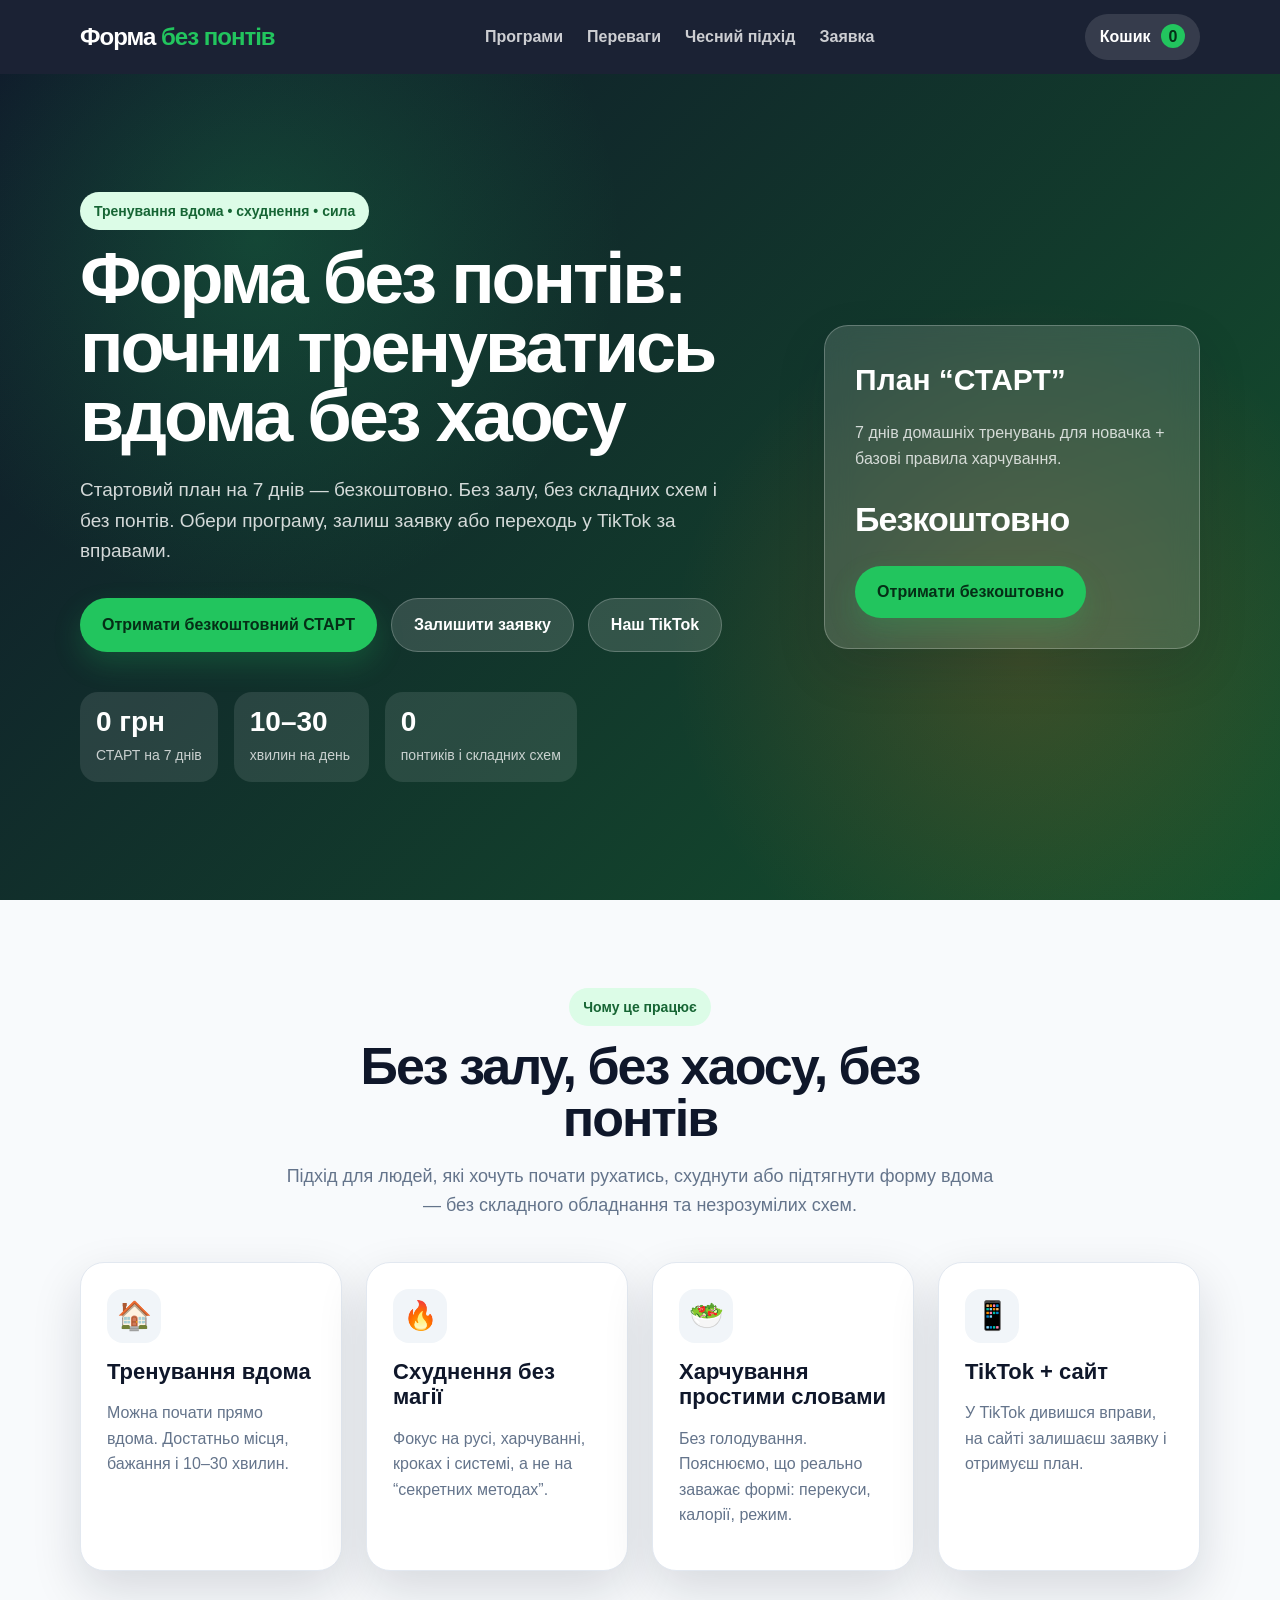
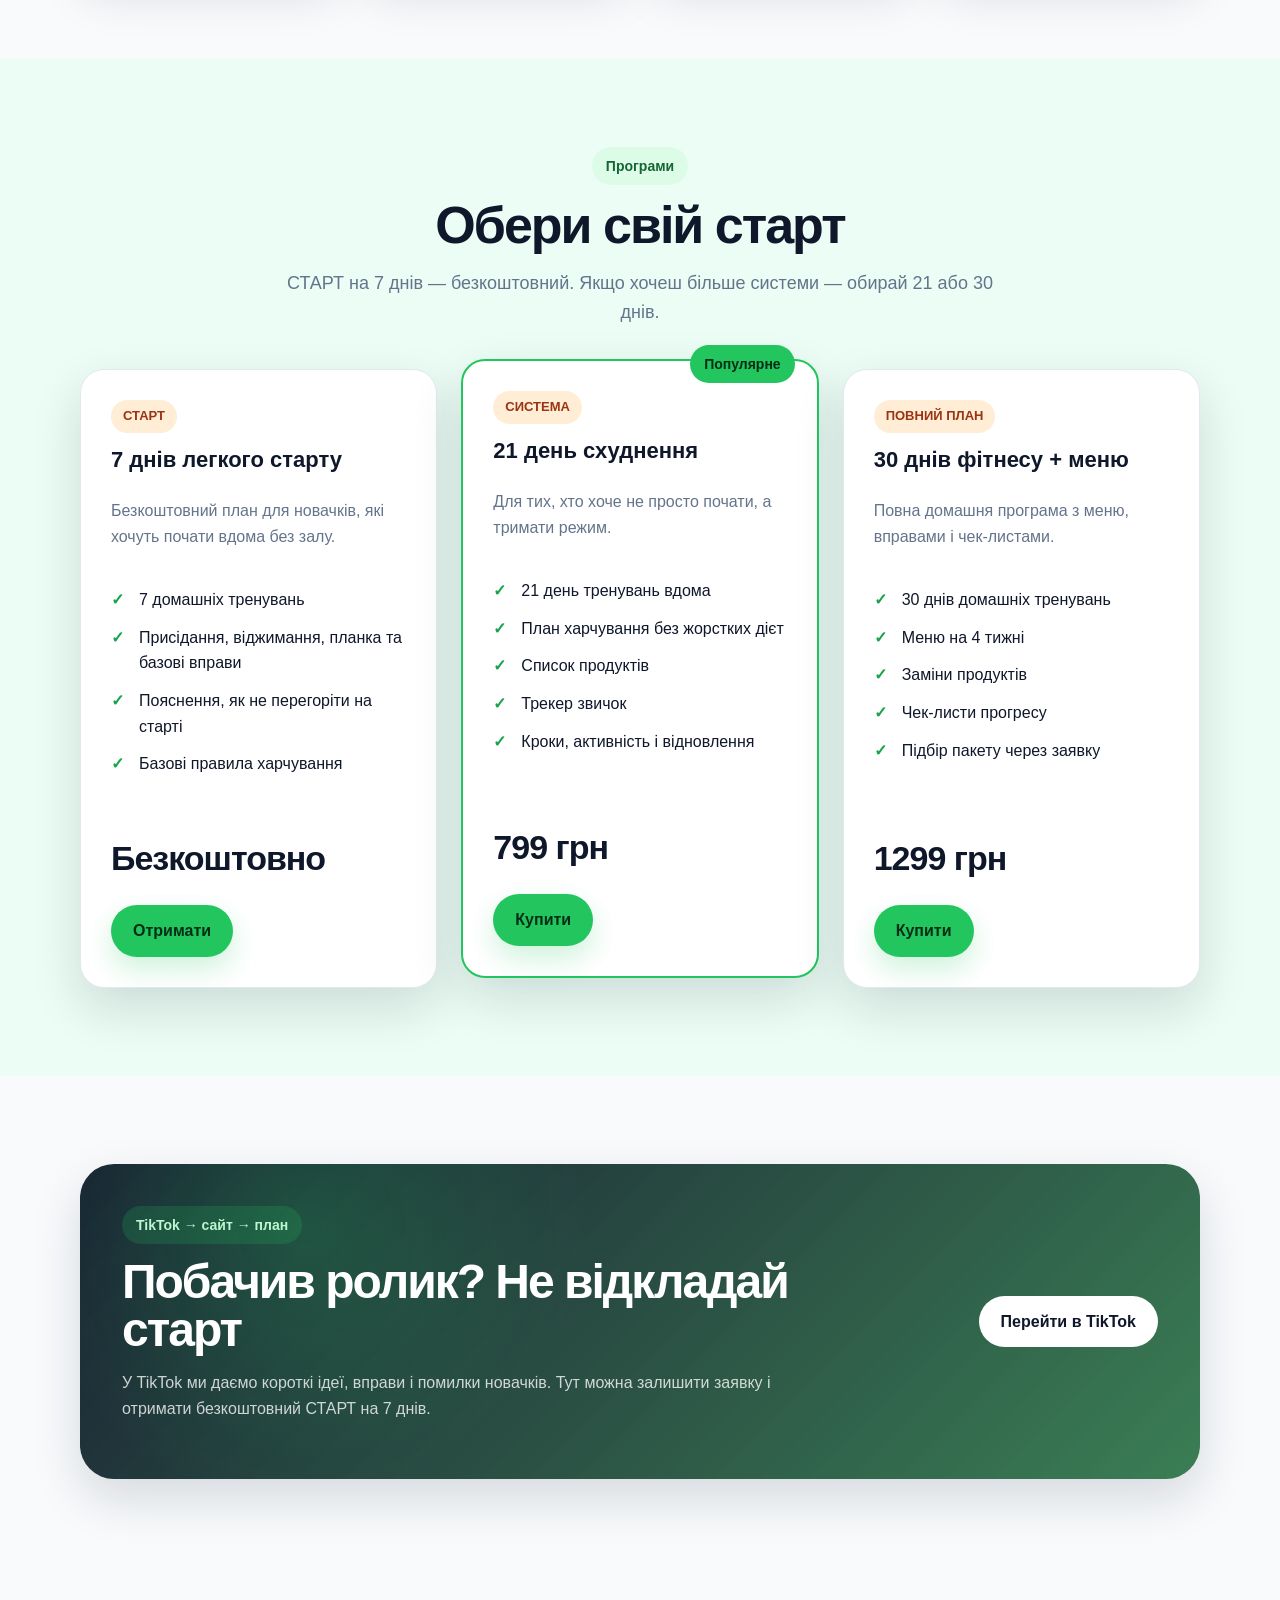
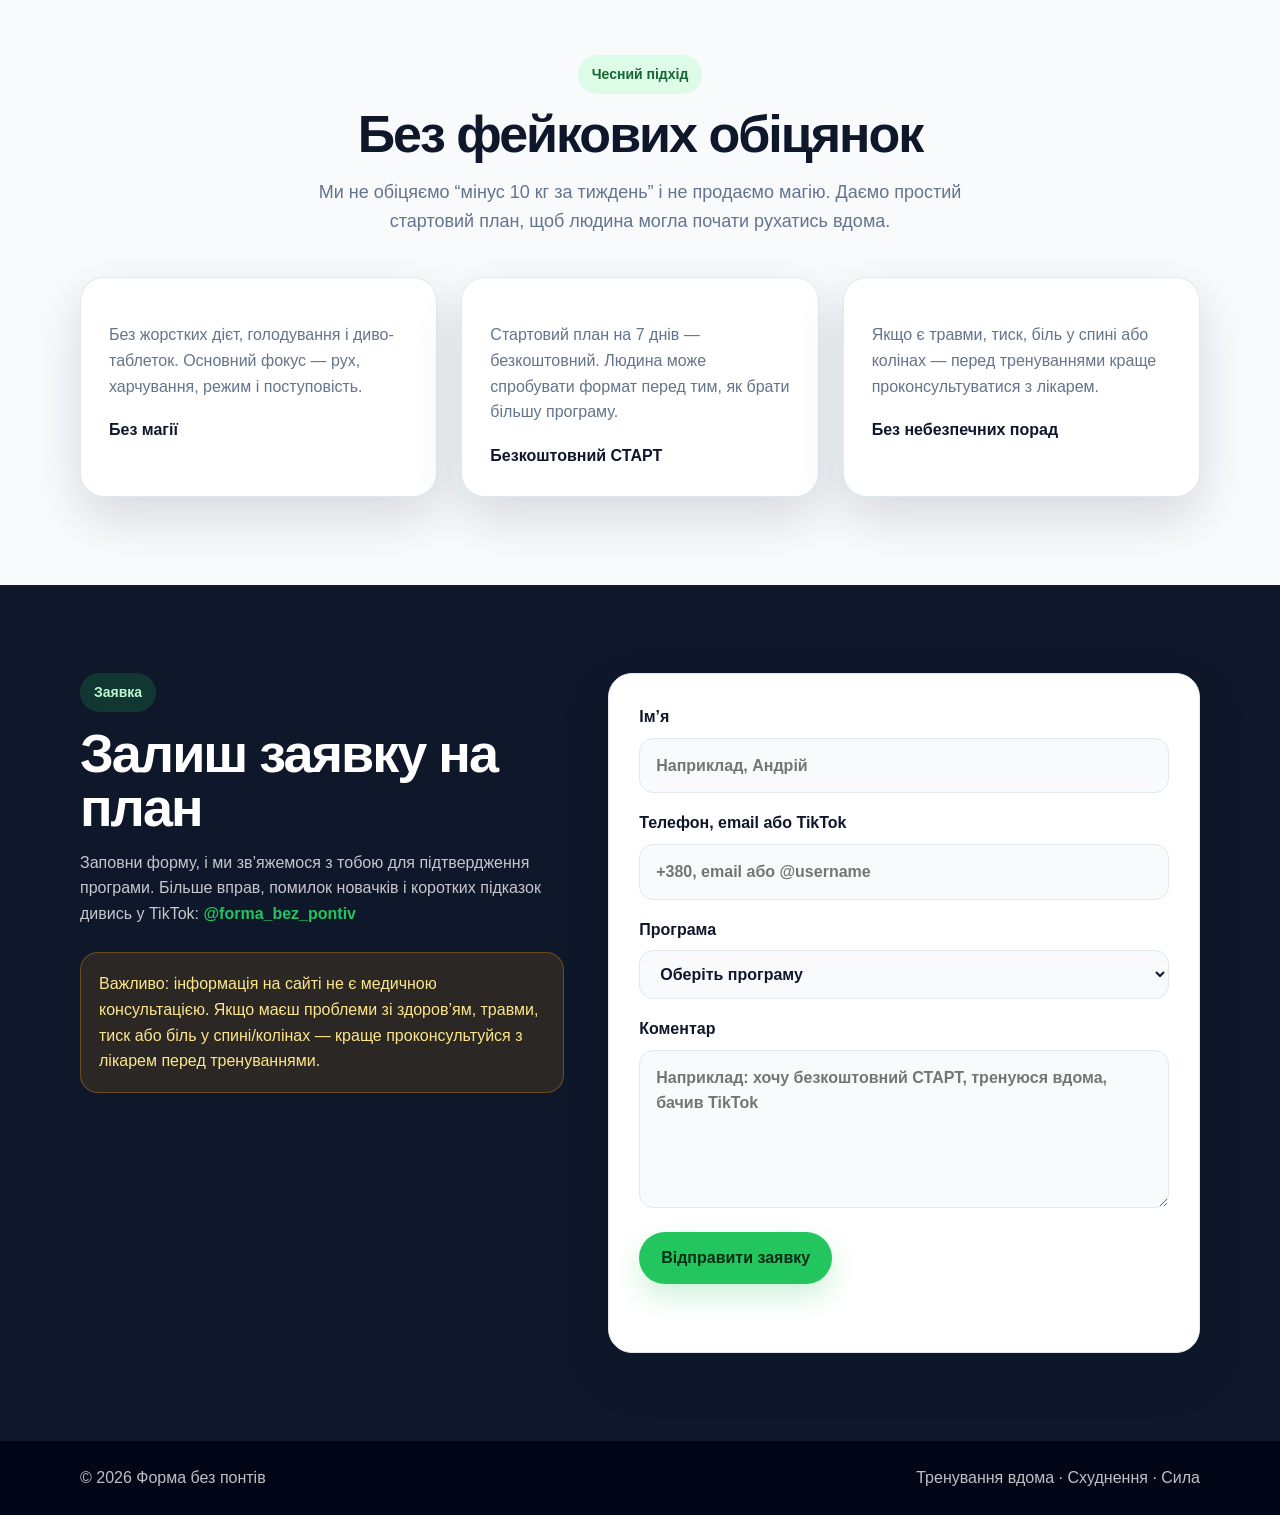
==== index.html @ 32da429f "Add type attributes to buttons in index.html" ====
<!DOCTYPE html>
<html lang="uk">
<head>
  <meta charset="UTF-8" />
  <meta name="viewport" content="width=device-width, initial-scale=1.0" />

  <title>Форма без понтів — тренування вдома, схуднення та сила</title>
  <meta name="description" content="Форма без понтів — прості тренування вдома, схуднення, сила та безкоштовний план на 7 днів для новачків." />

  <link rel="stylesheet" href="style.css?v=8" />
</head>
<body>
  <header class="header">
    <div class="container nav">
      <a href="#" class="logo">Форма <span>без понтів</span></a>

      <button class="menu-btn" id="menuBtn" type="button" aria-label="Відкрити меню">☰</button>

      <nav class="nav-links" id="navLinks">
        <a href="#programs">Програми</a>
        <a href="#benefits">Переваги</a>
        <a href="#reviews">Чесний підхід</a>
        <a href="#contact">Заявка</a>
      </nav>

      <button class="cart-btn" id="openCartBtn" type="button">
        Кошик <span id="cartCount">0</span>
      </button>
    </div>
  </header>

  <main>
    <section class="hero">
      <div class="container hero-grid">
        <div class="hero-content">
          <p class="tag">Тренування вдома • схуднення • сила</p>

          <h1>Форма без понтів: почни тренуватись вдома без хаосу</h1>

          <p class="hero-text">
            Стартовий план на 7 днів — безкоштовно. Без залу, без складних схем і без понтів.
            Обери програму, залиш заявку або переходь у TikTok за вправами.
          </p>

          <div class="hero-actions">
            <a href="#programs" class="btn primary">Отримати безкоштовний СТАРТ</a>
            <a href="#contact" class="btn secondary">Залишити заявку</a>
            <a href="https://www.tiktok.com/@forma_bez_pontiv" class="btn secondary" target="_blank" rel="noopener noreferrer">
              Наш TikTok
            </a>
          </div>

          <div class="hero-stats">
            <div>
              <strong>0 грн</strong>
              <span>СТАРТ на 7 днів</span>
            </div>
            <div>
              <strong>10–30</strong>
              <span>хвилин на день</span>
            </div>
            <div>
              <strong>0</strong>
              <span>понтиків і складних схем</span>
            </div>
          </div>
        </div>

        <div class="hero-card">
          <h2>План “СТАРТ”</h2>
          <p>7 днів домашніх тренувань для новачка + базові правила харчування.</p>
          <div class="price">Безкоштовно</div>
          <button class="btn primary add-to-cart" type="button" data-id="start">Отримати безкоштовно</button>
        </div>
      </div>
    </section>

    <section class="section container" id="benefits">
      <div class="section-title">
        <p class="tag">Чому це працює</p>
        <h2>Без залу, без хаосу, без понтів</h2>
        <p>
          Підхід для людей, які хочуть почати рухатись, схуднути або підтягнути форму
          вдома — без складного обладнання та незрозумілих схем.
        </p>
      </div>

      <div class="benefits">
        <article class="benefit-card">
          <div class="emoji">🏠</div>
          <h3>Тренування вдома</h3>
          <p>Можна почати прямо вдома. Достатньо місця, бажання і 10–30 хвилин.</p>
        </article>

        <article class="benefit-card">
          <div class="emoji">🔥</div>
          <h3>Схуднення без магії</h3>
          <p>Фокус на русі, харчуванні, кроках і системі, а не на “секретних методах”.</p>
        </article>

        <article class="benefit-card">
          <div class="emoji">🥗</div>
          <h3>Харчування простими словами</h3>
          <p>Без голодування. Пояснюємо, що реально заважає формі: перекуси, калорії, режим.</p>
        </article>

        <article class="benefit-card">
          <div class="emoji">📱</div>
          <h3>TikTok + сайт</h3>
          <p>У TikTok дивишся вправи, на сайті залишаєш заявку і отримуєш план.</p>
        </article>
      </div>
    </section>

    <section class="section programs-section" id="programs">
      <div class="container">
        <div class="section-title">
          <p class="tag">Програми</p>
          <h2>Обери свій старт</h2>
          <p>
            СТАРТ на 7 днів — безкоштовний. Якщо хочеш більше системи —
            обирай 21 або 30 днів.
          </p>
        </div>

        <div class="programs">
          <article class="program-card">
            <span class="label">СТАРТ</span>
            <h3>7 днів легкого старту</h3>
            <p>Безкоштовний план для новачків, які хочуть почати вдома без залу.</p>

            <ul>
              <li>7 домашніх тренувань</li>
              <li>Присідання, віджимання, планка та базові вправи</li>
              <li>Пояснення, як не перегоріти на старті</li>
              <li>Базові правила харчування</li>
            </ul>

            <div class="program-bottom">
              <div class="price">Безкоштовно</div>
              <button class="btn primary add-to-cart" type="button" data-id="start">Отримати</button>
            </div>
          </article>

          <article class="program-card popular">
            <span class="popular-badge">Популярне</span>
            <span class="label">СИСТЕМА</span>
            <h3>21 день схуднення</h3>
            <p>Для тих, хто хоче не просто почати, а тримати режим.</p>

            <ul>
              <li>21 день тренувань вдома</li>
              <li>План харчування без жорстких дієт</li>
              <li>Список продуктів</li>
              <li>Трекер звичок</li>
              <li>Кроки, активність і відновлення</li>
            </ul>

            <div class="program-bottom">
              <div class="price">799 грн</div>
              <button class="btn primary add-to-cart" type="button" data-id="slim21">Купити</button>
            </div>
          </article>

          <article class="program-card">
            <span class="label">ПОВНИЙ ПЛАН</span>
            <h3>30 днів фітнесу + меню</h3>
            <p>Повна домашня програма з меню, вправами і чек-листами.</p>

            <ul>
              <li>30 днів домашніх тренувань</li>
              <li>Меню на 4 тижні</li>
              <li>Заміни продуктів</li>
              <li>Чек-листи прогресу</li>
              <li>Підбір пакету через заявку</li>
            </ul>

            <div class="program-bottom">
              <div class="price">1299 грн</div>
              <button class="btn primary add-to-cart" type="button" data-id="premium30">Купити</button>
            </div>
          </article>
        </div>
      </div>
    </section>

    <section class="section container">
      <div class="cta">
        <div>
          <p class="tag light">TikTok → сайт → план</p>
          <h2>Побачив ролик? Не відкладай старт</h2>
          <p>
            У TikTok ми даємо короткі ідеї, вправи і помилки новачків.
            Тут можна залишити заявку і отримати безкоштовний СТАРТ на 7 днів.
          </p>
        </div>

        <a href="https://www.tiktok.com/@forma_bez_pontiv" class="btn white" target="_blank" rel="noopener noreferrer">
          Перейти в TikTok
        </a>
      </div>
    </section>

    <section class="section container" id="reviews">
      <div class="section-title">
        <p class="tag">Чесний підхід</p>
        <h2>Без фейкових обіцянок</h2>
        <p>
          Ми не обіцяємо “мінус 10 кг за тиждень” і не продаємо магію.
          Даємо простий стартовий план, щоб людина могла почати рухатись вдома.
        </p>
      </div>

      <div class="reviews">
        <article class="review-card">
          <p>
            Без жорстких дієт, голодування і диво-таблеток.
            Основний фокус — рух, харчування, режим і поступовість.
          </p>
          <strong>Без магії</strong>
        </article>

        <article class="review-card">
          <p>
            Стартовий план на 7 днів — безкоштовний.
            Людина може спробувати формат перед тим, як брати більшу програму.
          </p>
          <strong>Безкоштовний СТАРТ</strong>
        </article>

        <article class="review-card">
          <p>
            Якщо є травми, тиск, біль у спині або колінах —
            перед тренуваннями краще проконсультуватися з лікарем.
          </p>
          <strong>Без небезпечних порад</strong>
        </article>
      </div>
    </section>

    <section class="section contact-section" id="contact">
      <div class="container contact-grid">
        <div>
          <p class="tag light">Заявка</p>
          <h2>Залиш заявку на план</h2>
          <p>
            Заповни форму, і ми зв’яжемося з тобою для підтвердження програми.
            Більше вправ, помилок новачків і коротких підказок дивись у TikTok:
            <a href="https://www.tiktok.com/@forma_bez_pontiv" target="_blank" rel="noopener noreferrer" style="color: #22c55e; font-weight: 900;">
              @forma_bez_pontiv
            </a>
          </p>

          <div class="warning">
            Важливо: інформація на сайті не є медичною консультацією.
            Якщо маєш проблеми зі здоров’ям, травми, тиск або біль у спині/колінах —
            краще проконсультуйся з лікарем перед тренуваннями.
          </div>
        </div>

        <form class="form" id="orderForm" action="https://formspree.io/f/mredrkvr" method="POST">
          <input type="hidden" name="_subject" value="🔥 Нова заявка — Форма без понтів" />
          <input type="hidden" name="Джерело заявки" value="Сайт Форма без понтів" />
          <input type="hidden" name="TikTok проєкту" value="@forma_bez_pontiv" />

          <label>
            Ім’я
            <input id="clientName" type="text" name="Ім’я клієнта" placeholder="Наприклад, Андрій" required />
          </label>

          <label>
            Телефон, email або TikTok
            <input id="clientContact" type="text" name="Контакт клієнта" placeholder="+380, email або @username" required />
          </label>

          <label>
            Програма
            <select id="clientProgram" name="Обрана програма" required>
              <option value="">Оберіть програму</option>
              <option value="СТАРТ 7 днів — безкоштовно">СТАРТ 7 днів — безкоштовно</option>
              <option value="21 день схуднення — 799 грн">21 день схуднення — 799 грн</option>
              <option value="30 днів фітнесу + меню — 1299 грн">30 днів фітнесу + меню — 1299 грн</option>
            </select>
          </label>

          <label>
            Коментар
            <textarea id="clientMessage" name="Коментар клієнта" rows="5" placeholder="Наприклад: хочу безкоштовний СТАРТ, тренуюся вдома, бачив TikTok"></textarea>
          </label>

          <button type="submit" class="btn primary">Відправити заявку</button>
          <p class="form-message" id="formMessage"></p>
        </form>
      </div>
    </section>
  </main>

  <aside class="cart" id="cartPanel">
    <div class="cart-box">
      <div class="cart-header">
        <h2>Кошик</h2>
        <button class="close-cart" id="closeCartBtn" type="button">×</button>
      </div>

      <div class="cart-items" id="cartItems"></div>

      <div class="cart-footer">
        <div class="total">
          <span>Разом:</span>
          <strong id="cartTotal">0 грн</strong>
        </div>

        <button class="btn primary" id="checkoutBtn" type="button">Оформити заявку</button>
        <button class="btn gray" id="clearCartBtn" type="button">Очистити кошик</button>
      </div>
    </div>
  </aside>

  <footer class="footer">
    <div class="container footer-inner">
      <p>© <span id="year"></span> Форма без понтів</p>
      <p>Тренування вдома · Схуднення · Сила</p>
    </div>
  </footer>

  <script src="script.js?v=8"></script>
</body>
</html>
---- style.css ----
:root {
  --dark: #0f172a;
  --green: #22c55e;
  --green-dark: #16a34a;
  --white: #ffffff;
  --text: #0f172a;
  --muted: #64748b;
  --light: #f8fafc;
  --border: #e2e8f0;
  --shadow: 0 20px 50px rgba(15, 23, 42, 0.14);
  --radius: 24px;
}

* {
  box-sizing: border-box;
}

html {
  scroll-behavior: smooth;
}

body {
  margin: 0;
  font-family: Arial, Helvetica, sans-serif;
  color: var(--text);
  background: var(--light);
  line-height: 1.6;
}

a {
  color: inherit;
  text-decoration: none;
}

button,
input,
textarea,
select {
  font: inherit;
}

button {
  cursor: pointer;
}

.container {
  width: min(1120px, calc(100% - 32px));
  margin: 0 auto;
}

.header {
  position: sticky;
  top: 0;
  z-index: 50;
  background: rgba(15, 23, 42, 0.95);
  backdrop-filter: blur(14px);
}

.nav {
  min-height: 74px;
  display: flex;
  align-items: center;
  justify-content: space-between;
  gap: 16px;
}

.logo {
  color: var(--white);
  font-size: 24px;
  font-weight: 900;
  letter-spacing: -1px;
  white-space: nowrap;
}

.logo span {
  color: var(--green);
}

.nav-links {
  display: flex;
  align-items: center;
  gap: 24px;
}

.nav-links a {
  color: rgba(255, 255, 255, 0.78);
  font-weight: 700;
}

.nav-links a:hover {
  color: var(--green);
}

.menu-btn {
  display: none;
  border: 0;
  color: var(--white);
  background: transparent;
  font-size: 30px;
}

.cart-btn {
  border: 0;
  color: var(--white);
  background: rgba(255, 255, 255, 0.12);
  padding: 10px 15px;
  border-radius: 999px;
  font-weight: 800;
  white-space: nowrap;
}

.cart-btn span {
  display: inline-grid;
  place-items: center;
  min-width: 24px;
  height: 24px;
  margin-left: 6px;
  color: #052e16;
  background: var(--green);
  border-radius: 999px;
}

.hero {
  color: var(--white);
  background:
    radial-gradient(circle at 20% 20%, rgba(34, 197, 94, 0.22), transparent 30%),
    radial-gradient(circle at 80% 70%, rgba(249, 115, 22, 0.18), transparent 30%),
    linear-gradient(135deg, #0f172a, #14532d);
  background-size: cover;
  background-position: center;
}

.hero-grid {
  min-height: calc(100vh - 74px);
  display: grid;
  grid-template-columns: 1.3fr 0.7fr;
  align-items: center;
  gap: 46px;
  padding: 80px 0;
}

.tag {
  display: inline-flex;
  width: fit-content;
  margin: 0 0 14px;
  padding: 8px 14px;
  color: #166534;
  background: #dcfce7;
  border-radius: 999px;
  font-weight: 900;
  font-size: 14px;
}

.tag.light {
  color: #bbf7d0;
  background: rgba(34, 197, 94, 0.18);
}

.hero h1 {
  max-width: 780px;
  margin: 0;
  font-size: clamp(38px, 7vw, 72px);
  line-height: 0.96;
  letter-spacing: -3px;
}

.hero-text {
  max-width: 650px;
  margin: 24px 0 0;
  color: rgba(255, 255, 255, 0.82);
  font-size: 19px;
}

.hero-actions {
  display: flex;
  flex-wrap: wrap;
  gap: 14px;
  margin-top: 32px;
}

.btn {
  display: inline-flex;
  justify-content: center;
  align-items: center;
  min-height: 48px;
  padding: 13px 22px;
  border: 0;
  border-radius: 999px;
  font-weight: 900;
  transition: 0.2s ease;
  text-align: center;
}

.btn:hover {
  transform: translateY(-2px);
}

.btn.primary {
  color: #052e16;
  background: var(--green);
  box-shadow: 0 12px 28px rgba(34, 197, 94, 0.22);
}

.btn.primary:hover {
  color: var(--white);
  background: var(--green-dark);
}

.btn.secondary {
  color: var(--white);
  background: rgba(255, 255, 255, 0.14);
  border: 1px solid rgba(255, 255, 255, 0.22);
}

.btn.white {
  color: var(--dark);
  background: var(--white);
}

.btn.gray {
  color: var(--text);
  background: #e2e8f0;
}

.hero-stats {
  display: flex;
  flex-wrap: wrap;
  gap: 16px;
  margin-top: 40px;
}

.hero-stats div {
  min-width: 135px;
  padding: 16px;
  border-radius: 18px;
  background: rgba(255, 255, 255, 0.1);
}

.hero-stats strong {
  display: block;
  font-size: 28px;
  line-height: 1;
}

.hero-stats span {
  display: block;
  margin-top: 8px;
  color: rgba(255, 255, 255, 0.75);
  font-size: 14px;
}

.hero-card {
  padding: 30px;
  border-radius: var(--radius);
  background: rgba(255, 255, 255, 0.14);
  border: 1px solid rgba(255, 255, 255, 0.24);
  backdrop-filter: blur(14px);
  box-shadow: var(--shadow);
}

.hero-card h2 {
  margin: 0;
  font-size: 30px;
}

.hero-card p {
  color: rgba(255, 255, 255, 0.78);
}

.price {
  margin: 20px 0;
  font-size: 34px;
  font-weight: 900;
  letter-spacing: -1px;
}

.section {
  padding: 88px 0;
}

.section-title {
  max-width: 720px;
  margin: 0 auto 42px;
  text-align: center;
}

.section-title h2 {
  margin: 0;
  font-size: clamp(32px, 5vw, 52px);
  line-height: 1;
  letter-spacing: -2px;
}

.section-title p:last-child {
  color: var(--muted);
  font-size: 18px;
}

.benefits,
.programs,
.reviews {
  display: grid;
  gap: 24px;
}

.benefits {
  grid-template-columns: repeat(4, 1fr);
}

.benefit-card,
.program-card,
.review-card,
.form {
  background: var(--white);
  border: 1px solid var(--border);
  border-radius: var(--radius);
  box-shadow: var(--shadow);
}

.benefit-card {
  padding: 26px;
}

.emoji {
  width: 54px;
  height: 54px;
  display: grid;
  place-items: center;
  margin-bottom: 16px;
  background: #f1f5f9;
  border-radius: 16px;
  font-size: 28px;
}

.benefit-card h3,
.program-card h3 {
  margin: 0 0 10px;
  font-size: 22px;
  line-height: 1.15;
}

.benefit-card p,
.program-card p,
.review-card p {
  color: var(--muted);
}

.programs-section {
  background: #ecfdf5;
}

.programs {
  grid-template-columns: repeat(3, 1fr);
}

.program-card {
  position: relative;
  display: flex;
  flex-direction: column;
  padding: 30px;
}

.program-card.popular {
  border: 2px solid var(--green);
  transform: translateY(-10px);
}

.popular-badge {
  position: absolute;
  top: -16px;
  right: 22px;
  padding: 8px 14px;
  color: #052e16;
  background: var(--green);
  border-radius: 999px;
  font-weight: 900;
  font-size: 14px;
}

.label {
  display: inline-block;
  width: fit-content;
  margin-bottom: 14px;
  padding: 6px 12px;
  color: #9a3412;
  background: #ffedd5;
  border-radius: 999px;
  font-weight: 900;
  font-size: 13px;
}

.program-card ul {
  flex: 1;
  margin: 22px 0;
  padding: 0;
  list-style: none;
}

.program-card li {
  position: relative;
  margin-bottom: 12px;
  padding-left: 28px;
}

.program-card li::before {
  content: "✓";
  position: absolute;
  left: 0;
  color: var(--green-dark);
  font-weight: 900;
}

.program-bottom {
  margin-top: auto;
}

.cta {
  display: flex;
  justify-content: space-between;
  align-items: center;
  gap: 28px;
  padding: 42px;
  color: var(--white);
  background:
    radial-gradient(circle at 20% 20%, rgba(34, 197, 94, 0.22), transparent 30%),
    linear-gradient(135deg, rgba(15, 23, 42, 0.96), rgba(22, 101, 52, 0.84));
  border-radius: 34px;
  box-shadow: var(--shadow);
}

.cta h2 {
  max-width: 720px;
  margin: 0;
  font-size: clamp(30px, 5vw, 48px);
  line-height: 1;
  letter-spacing: -2px;
}

.cta p:last-child {
  max-width: 680px;
  color: rgba(255, 255, 255, 0.78);
}

.reviews {
  grid-template-columns: repeat(3, 1fr);
}

.review-card {
  padding: 28px;
}

.review-card strong {
  display: block;
  margin-top: 18px;
}

.contact-section {
  color: var(--white);
  background: var(--dark);
}

.contact-grid {
  display: grid;
  grid-template-columns: 0.9fr 1.1fr;
  gap: 44px;
  align-items: start;
}

.contact-grid h2 {
  margin: 0;
  font-size: clamp(34px, 5vw, 54px);
  line-height: 1;
  letter-spacing: -2px;
}

.contact-grid p {
  color: rgba(255, 255, 255, 0.76);
}

.warning {
  margin-top: 26px;
  padding: 18px;
  color: #fde68a;
  background: rgba(245, 158, 11, 0.12);
  border: 1px solid rgba(245, 158, 11, 0.32);
  border-radius: 18px;
}

.form {
  padding: 30px;
}

.form label {
  display: block;
  margin-bottom: 17px;
  color: var(--text);
  font-weight: 900;
}

.form input,
.form textarea,
.form select {
  width: 100%;
  margin-top: 8px;
  padding: 14px 16px;
  color: var(--text);
  background: #f8fafc;
  border: 1px solid var(--border);
  border-radius: 14px;
  outline: none;
}

.form input:focus,
.form textarea:focus,
.form select:focus {
  border-color: var(--green);
  box-shadow: 0 0 0 4px rgba(34, 197, 94, 0.13);
}

.form-message {
  min-height: 24px;
  margin: 14px 0 0;
  color: var(--green-dark);
  font-weight: 900;
}

.cart {
  position: fixed;
  inset: 0;
  z-index: 100;
  display: none;
  justify-content: flex-end;
  background: rgba(15, 23, 42, 0.62);
}

.cart.active {
  display: flex;
}

.cart-box {
  width: min(430px, 100%);
  height: 100%;
  display: flex;
  flex-direction: column;
  padding: 24px;
  background: var(--white);
  box-shadow: -20px 0 60px rgba(15, 23, 42, 0.25);
}

.cart-header,
.total,
.footer-inner {
  display: flex;
  justify-content: space-between;
  align-items: center;
}

.cart-header h2 {
  margin: 0;
}

.close-cart {
  width: 44px;
  height: 44px;
  border: 0;
  color: var(--text);
  background: #f1f5f9;
  border-radius: 50%;
  font-size: 30px;
}

.cart-items {
  flex: 1;
  overflow-y: auto;
  padding: 22px 0;
}

.cart-item {
  display: grid;
  grid-template-columns: 1fr auto;
  gap: 12px;
  padding: 16px 0;
  border-bottom: 1px solid var(--border);
}

.cart-item h3 {
  margin: 0 0 6px;
  font-size: 18px;
}

.cart-item p {
  margin: 0 0 6px;
  color: var(--muted);
  font-size: 14px;
}

.remove-item {
  border: 0;
  color: #dc2626;
  background: transparent;
  font-weight: 900;
}

.empty-cart {
  padding: 28px;
  color: var(--muted);
  text-align: center;
  background: #f8fafc;
  border-radius: 18px;
}

.cart-footer {
  padding-top: 18px;
  border-top: 1px solid var(--border);
}

.cart-footer .btn {
  width: 100%;
  margin-top: 12px;
}

.footer {
  padding: 24px 0;
  color: rgba(255, 255, 255, 0.75);
  background: #020617;
}

.footer p {
  margin: 0;
}

@media (max-width: 920px) {
  .menu-btn {
    display: block;
  }

  .nav {
    position: relative;
  }

  .nav-links {
    position: absolute;
    top: 74px;
    left: 0;
    right: 0;
    display: none;
    flex-direction: column;
    align-items: flex-start;
    padding: 20px;
    background: rgba(15, 23, 42, 0.98);
  }

  .nav-links.active {
    display: flex;
  }

  .hero-grid,
  .contact-grid {
    grid-template-columns: 1fr;
  }

  .benefits,
  .programs,
  .reviews {
    grid-template-columns: 1fr 1fr;
  }

  .program-card.popular {
    transform: none;
  }

  .cta {
    flex-direction: column;
    align-items: flex-start;
  }
}

@media (max-width: 620px) {
  .nav {
    gap: 10px;
  }

  .logo {
    font-size: 18px;
  }

  .cart-btn {
    padding: 8px 12px;
    font-size: 14px;
  }

  .hero-grid {
    padding: 58px 0;
  }

  .hero h1 {
    letter-spacing: -2px;
  }

  .hero-actions,
  .hero-stats {
    flex-direction: column;
  }

  .hero-actions .btn {
    width: 100%;
  }

  .benefits,
  .programs,
  .reviews {
    grid-template-columns: 1fr;
  }

  .section {
    padding: 66px 0;
  }

  .cta {
    padding: 28px;
    border-radius: 24px;
  }

  .footer-inner {
    flex-direction: column;
    gap: 8px;
    text-align: center;
  }
}
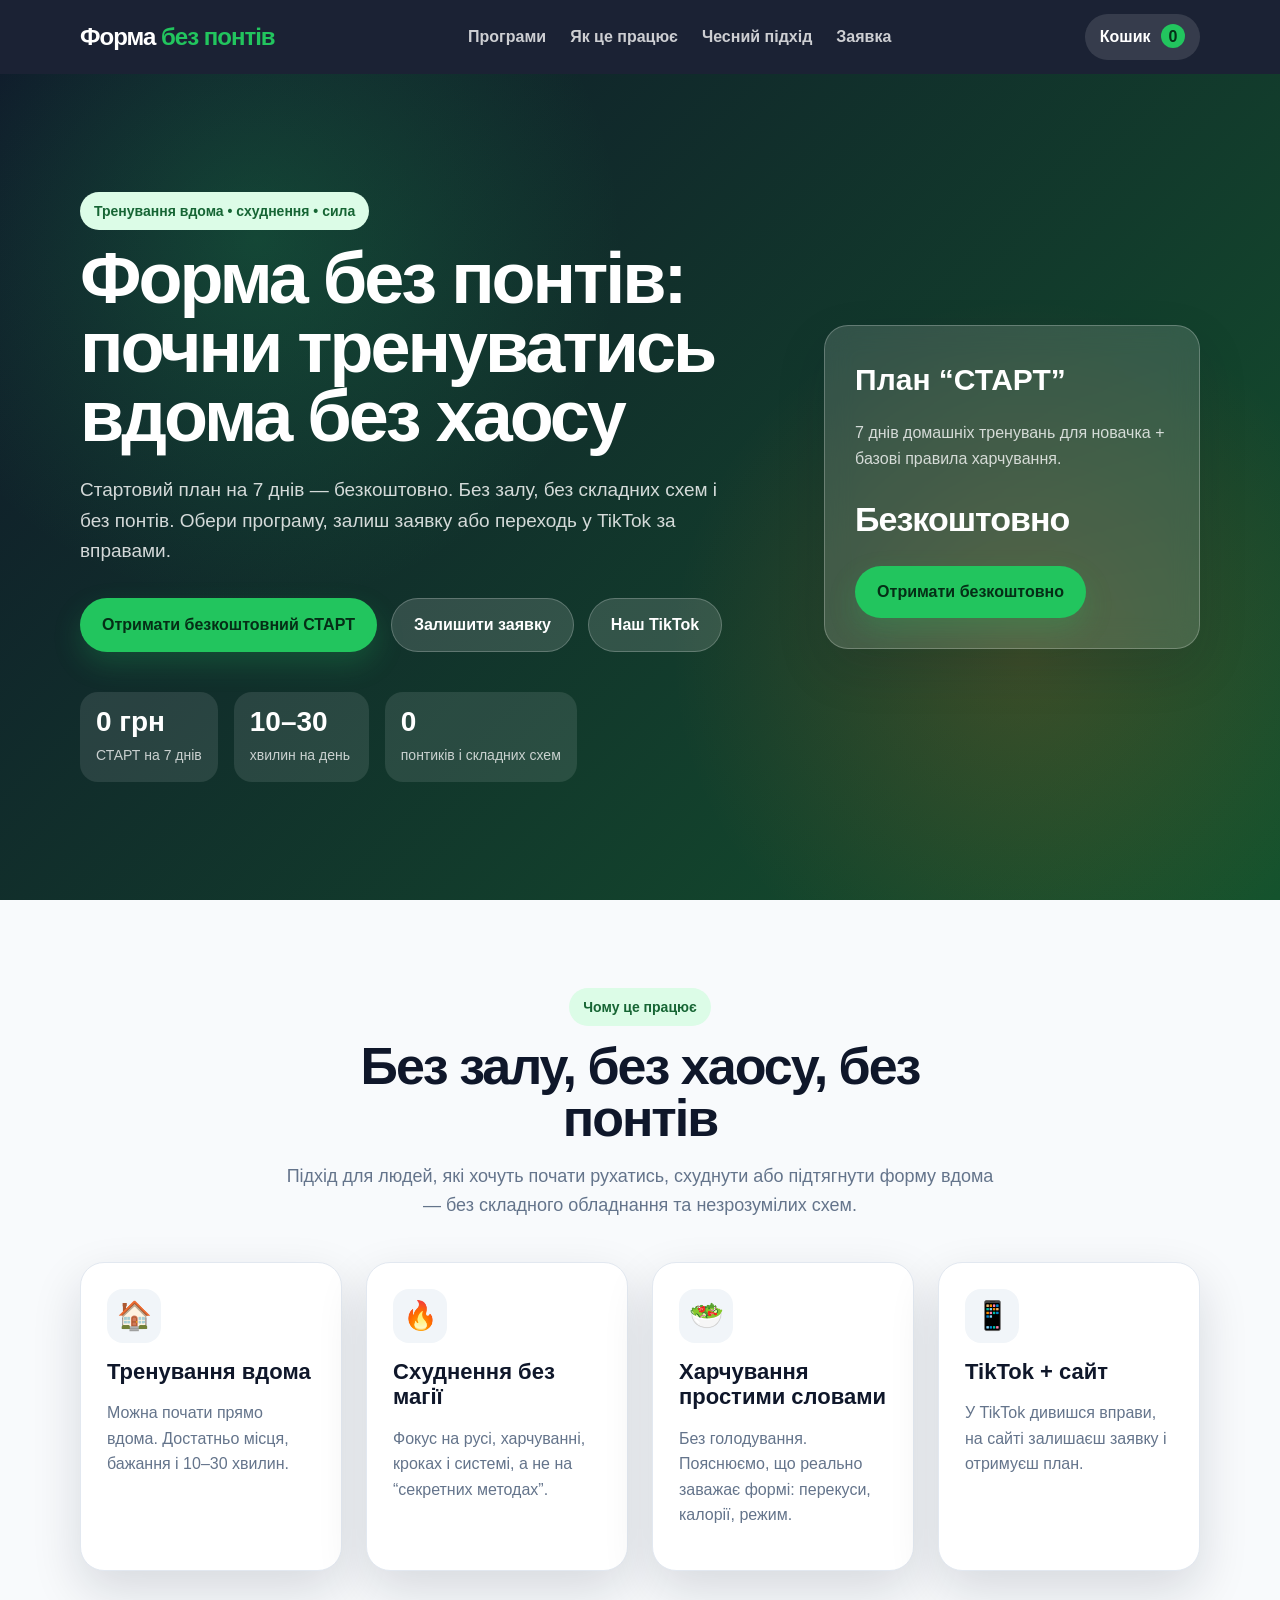
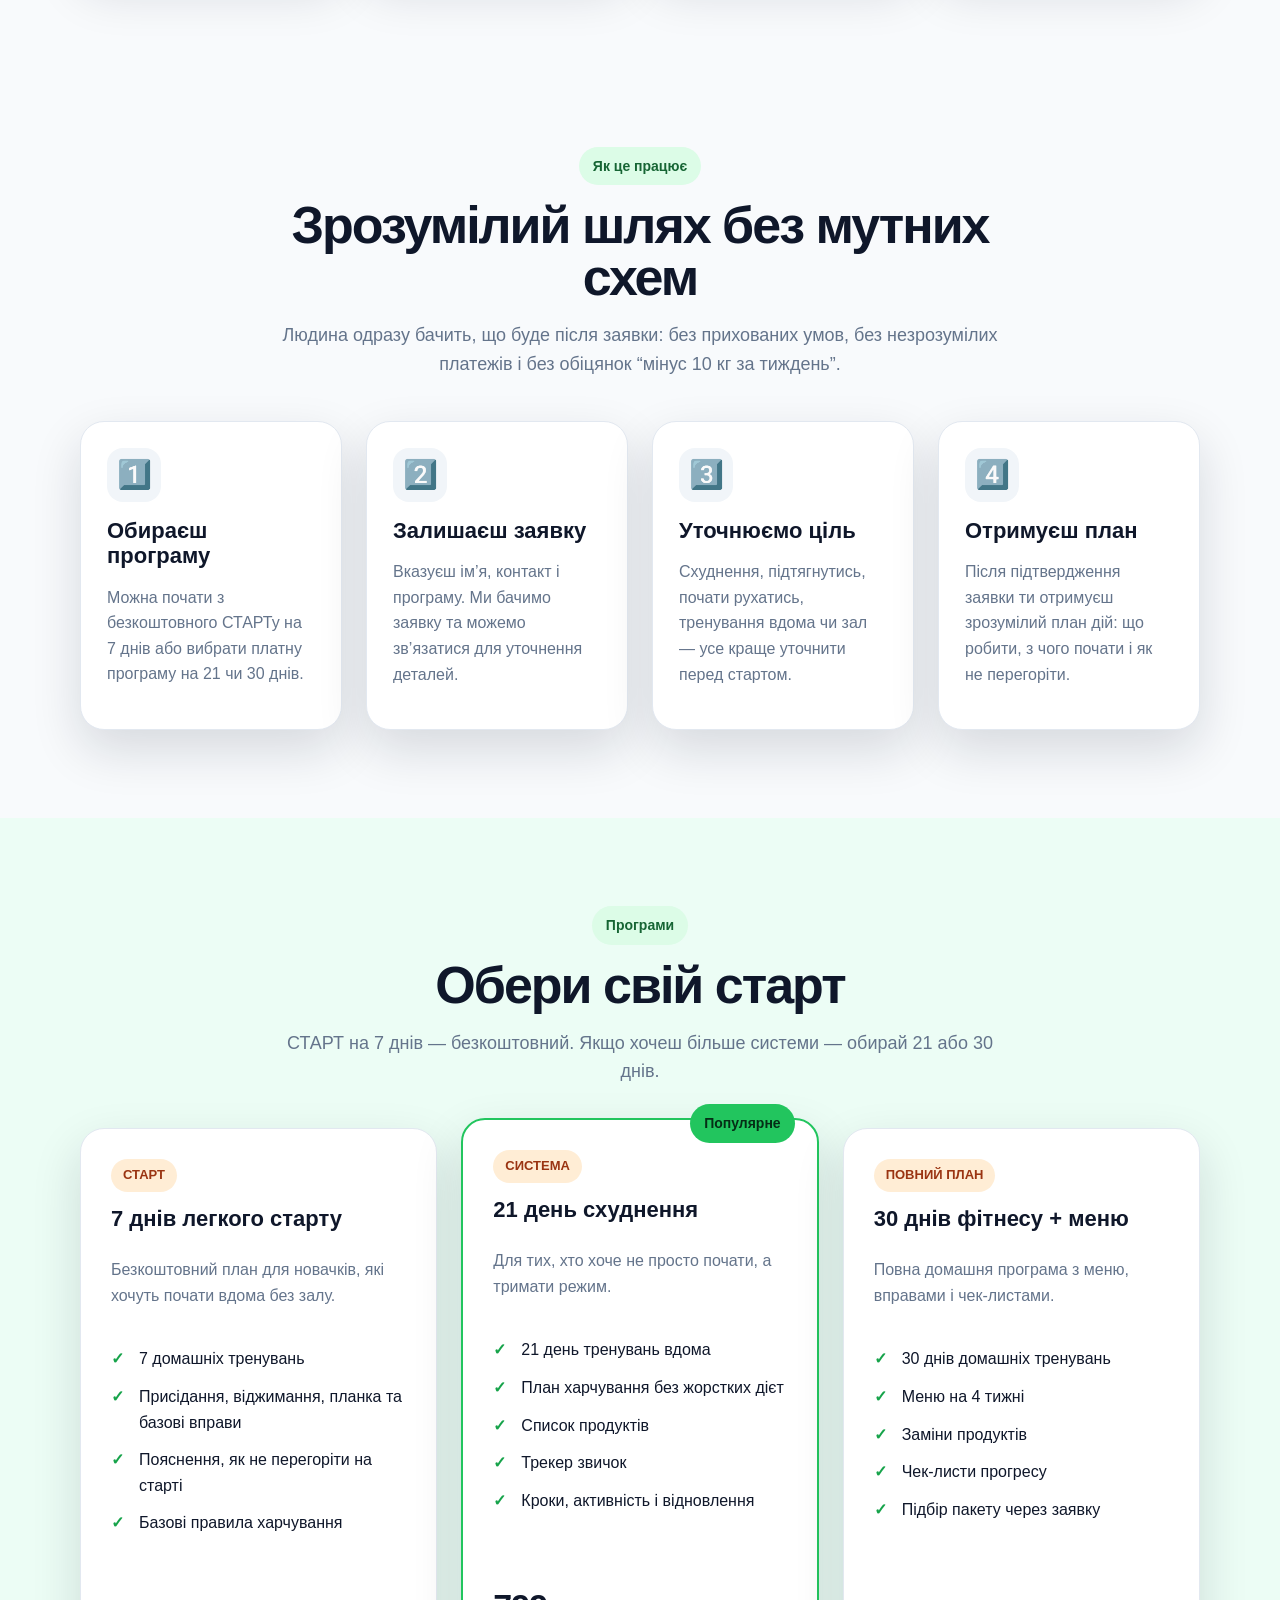
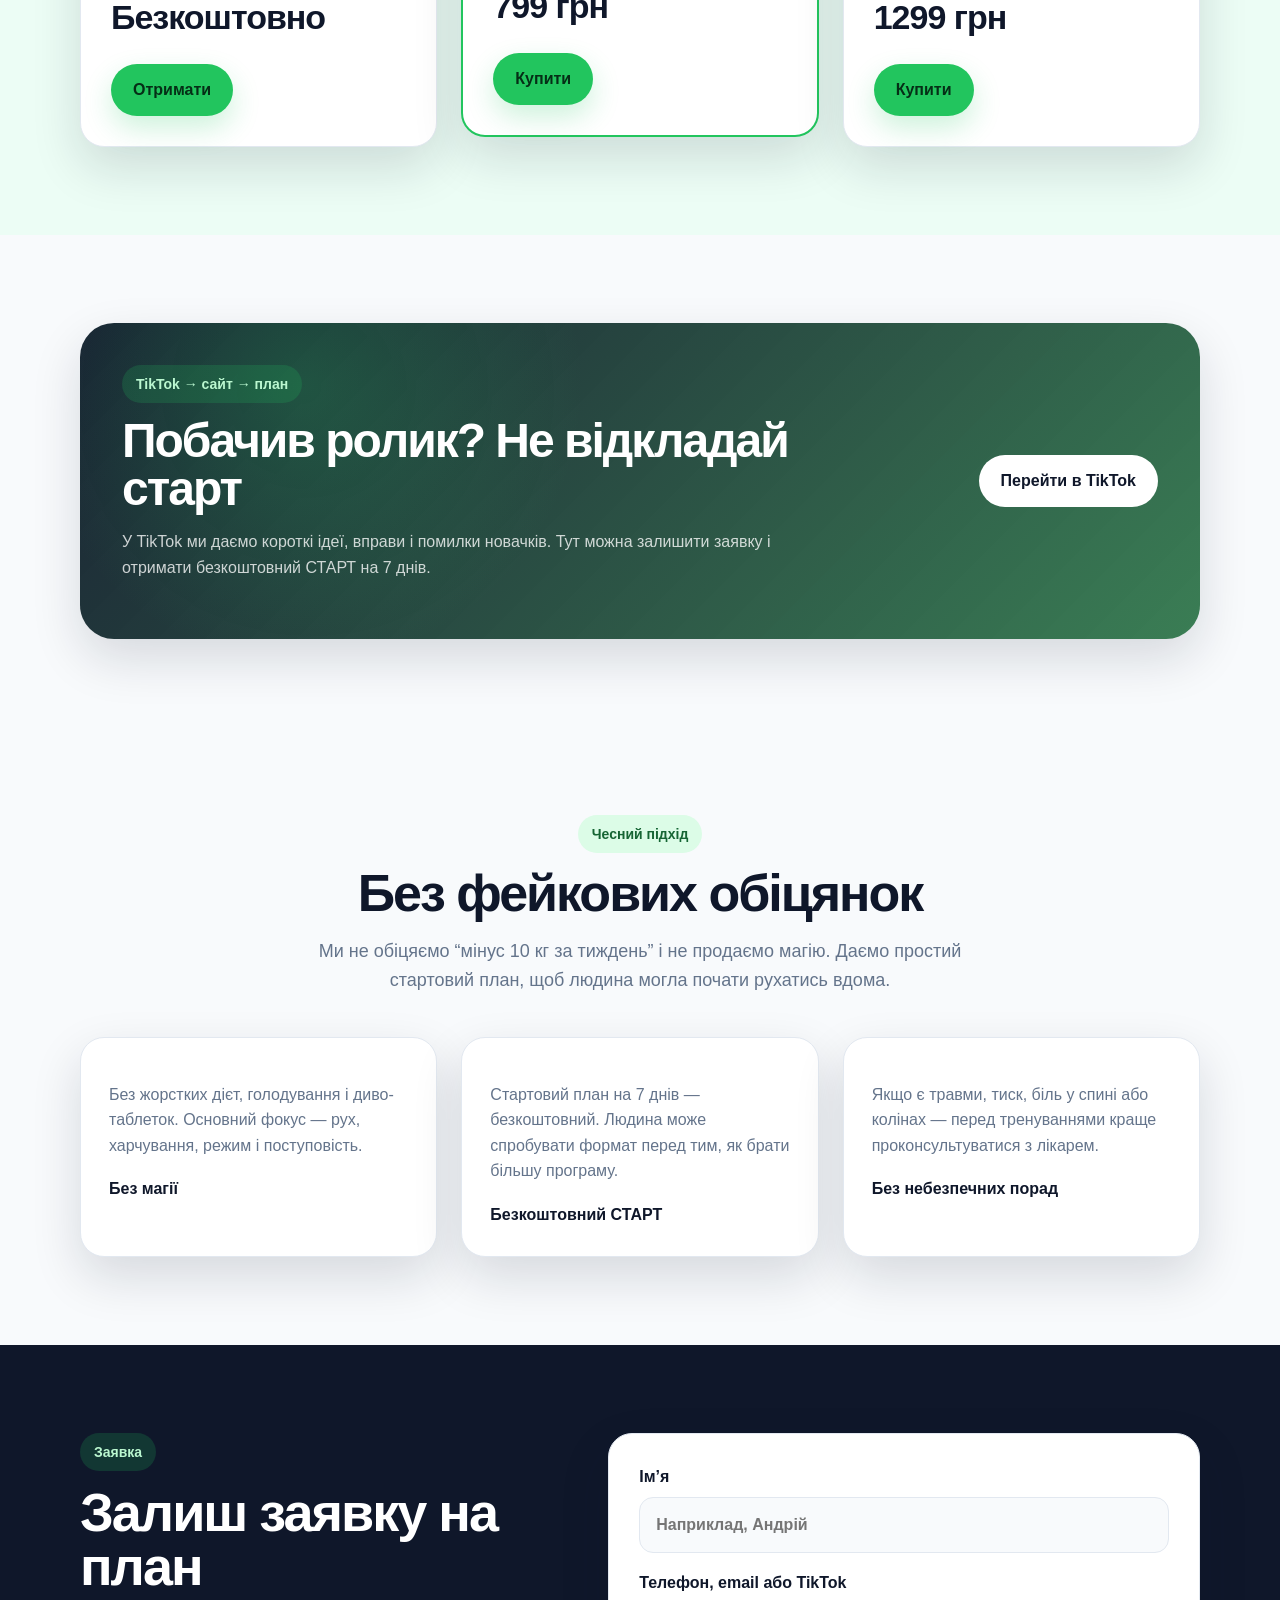
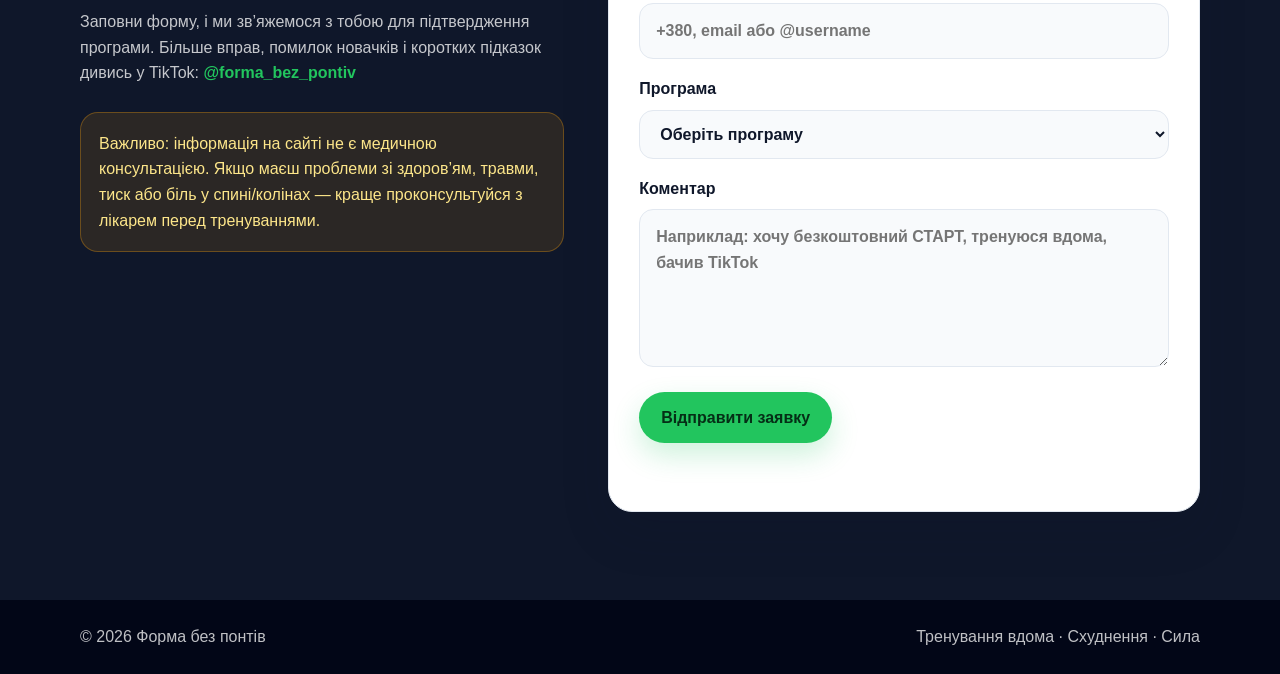
==== commit 01b5eb99: "Add 'How It Works' section to index.html Added a new section detailing how the program works, includ" ====
--- a/index.html
+++ b/index.html
@@ -18,7 +18,7 @@
 
       <nav class="nav-links" id="navLinks">
         <a href="#programs">Програми</a>
-        <a href="#benefits">Переваги</a>
+        <a href="#how-it-works">Як це працює</a>
         <a href="#reviews">Чесний підхід</a>
         <a href="#contact">Заявка</a>
       </nav>
@@ -112,6 +112,55 @@
       </div>
     </section>
 
+    <section class="section container" id="how-it-works">
+      <div class="section-title">
+        <p class="tag">Як це працює</p>
+        <h2>Зрозумілий шлях без мутних схем</h2>
+        <p>
+          Людина одразу бачить, що буде після заявки: без прихованих умов,
+          без незрозумілих платежів і без обіцянок “мінус 10 кг за тиждень”.
+        </p>
+      </div>
+
+      <div class="benefits">
+        <article class="benefit-card">
+          <div class="emoji">1️⃣</div>
+          <h3>Обираєш програму</h3>
+          <p>
+            Можна почати з безкоштовного СТАРТу на 7 днів або вибрати платну програму
+            на 21 чи 30 днів.
+          </p>
+        </article>
+
+        <article class="benefit-card">
+          <div class="emoji">2️⃣</div>
+          <h3>Залишаєш заявку</h3>
+          <p>
+            Вказуєш ім’я, контакт і програму. Ми бачимо заявку та можемо зв’язатися
+            для уточнення деталей.
+          </p>
+        </article>
+
+        <article class="benefit-card">
+          <div class="emoji">3️⃣</div>
+          <h3>Уточнюємо ціль</h3>
+          <p>
+            Схуднення, підтягнутись, почати рухатись, тренування вдома чи зал —
+            усе краще уточнити перед стартом.
+          </p>
+        </article>
+
+        <article class="benefit-card">
+          <div class="emoji">4️⃣</div>
+          <h3>Отримуєш план</h3>
+          <p>
+            Після підтвердження заявки ти отримуєш зрозумілий план дій:
+            що робити, з чого почати і як не перегоріти.
+          </p>
+        </article>
+      </div>
+    </section>
+
     <section class="section programs-section" id="programs">
       <div class="container">
         <div class="section-title">
@@ -263,6 +312,11 @@
           <input type="hidden" name="Джерело заявки" value="Сайт Форма без понтів" />
           <input type="hidden" name="TikTok проєкту" value="@forma_bez_pontiv" />
 
+          <label style="display: none;" aria-hidden="true">
+            Не заповнюйте це поле
+            <input type="text" name="_gotcha" tabindex="-1" autocomplete="off" />
+          </label>
+
           <label>
             Ім’я
             <input id="clientName" type="text" name="Ім’я клієнта" placeholder="Наприклад, Андрій" required />
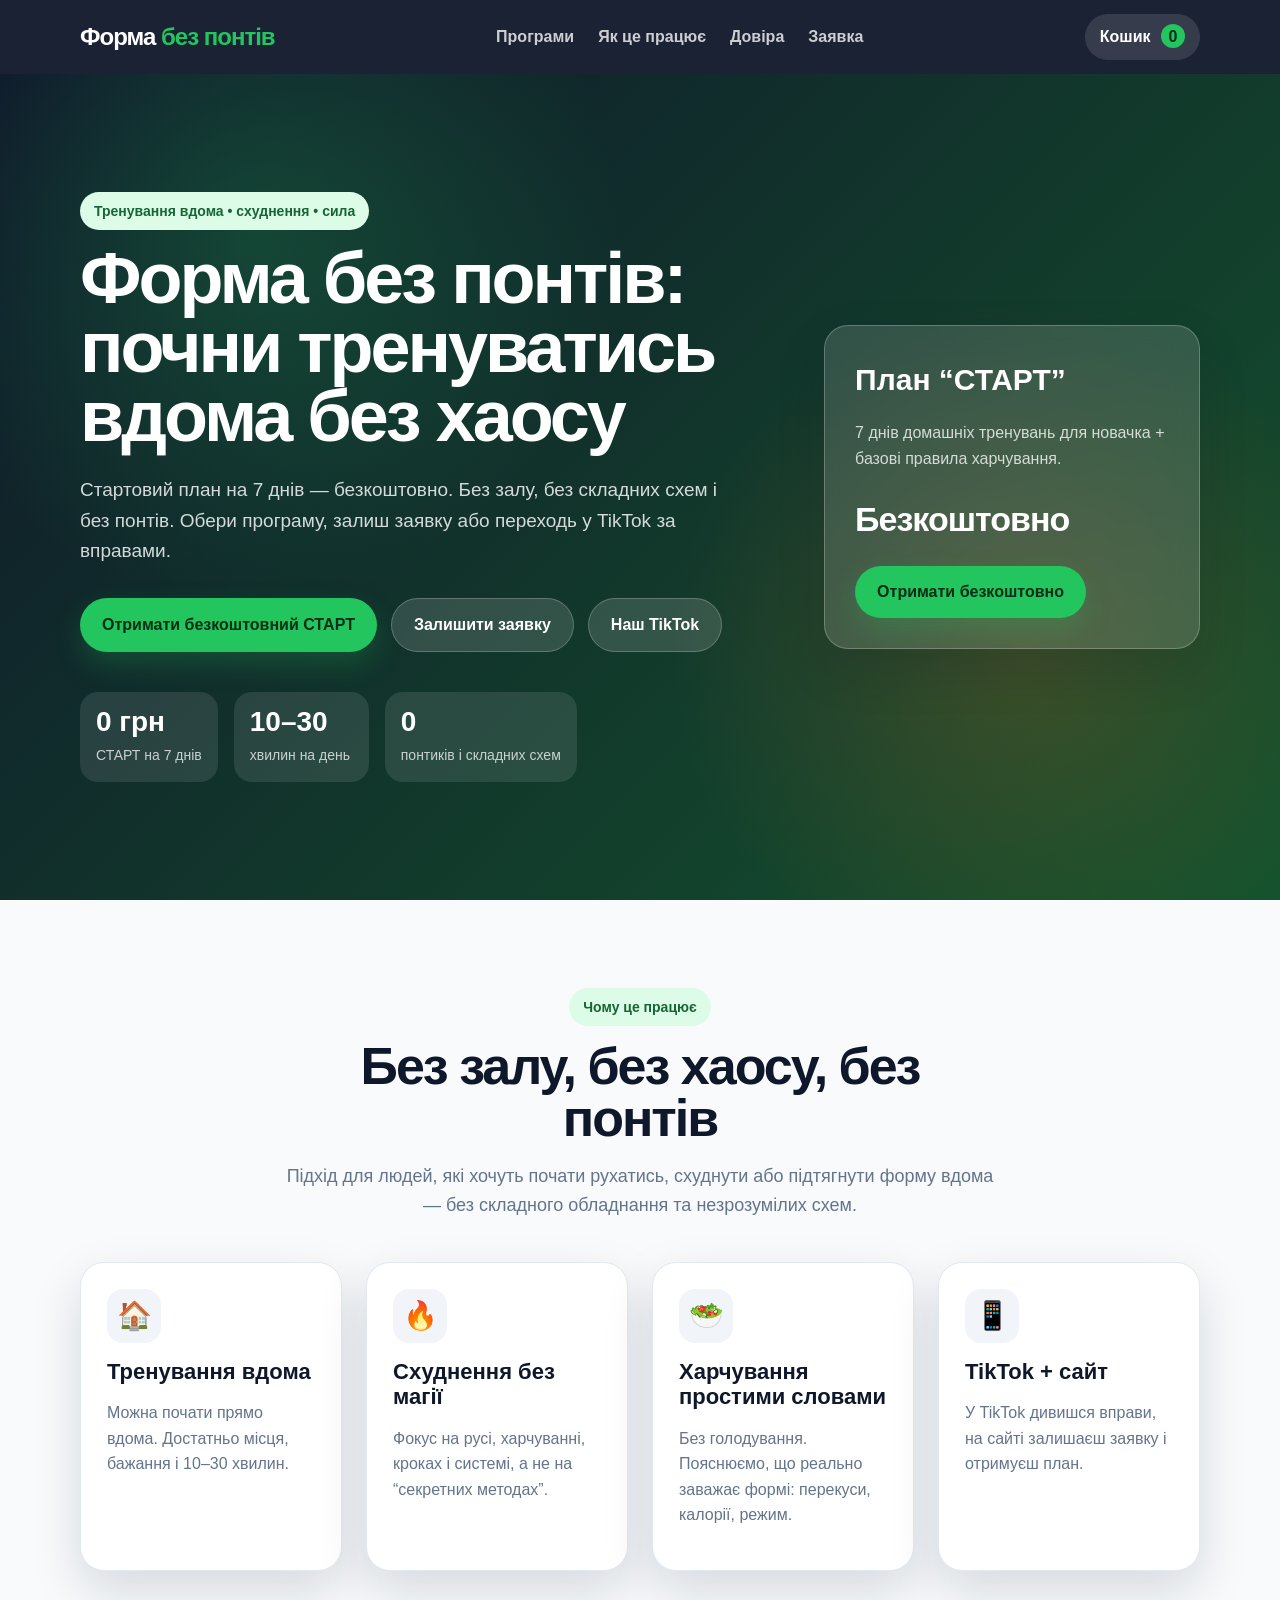
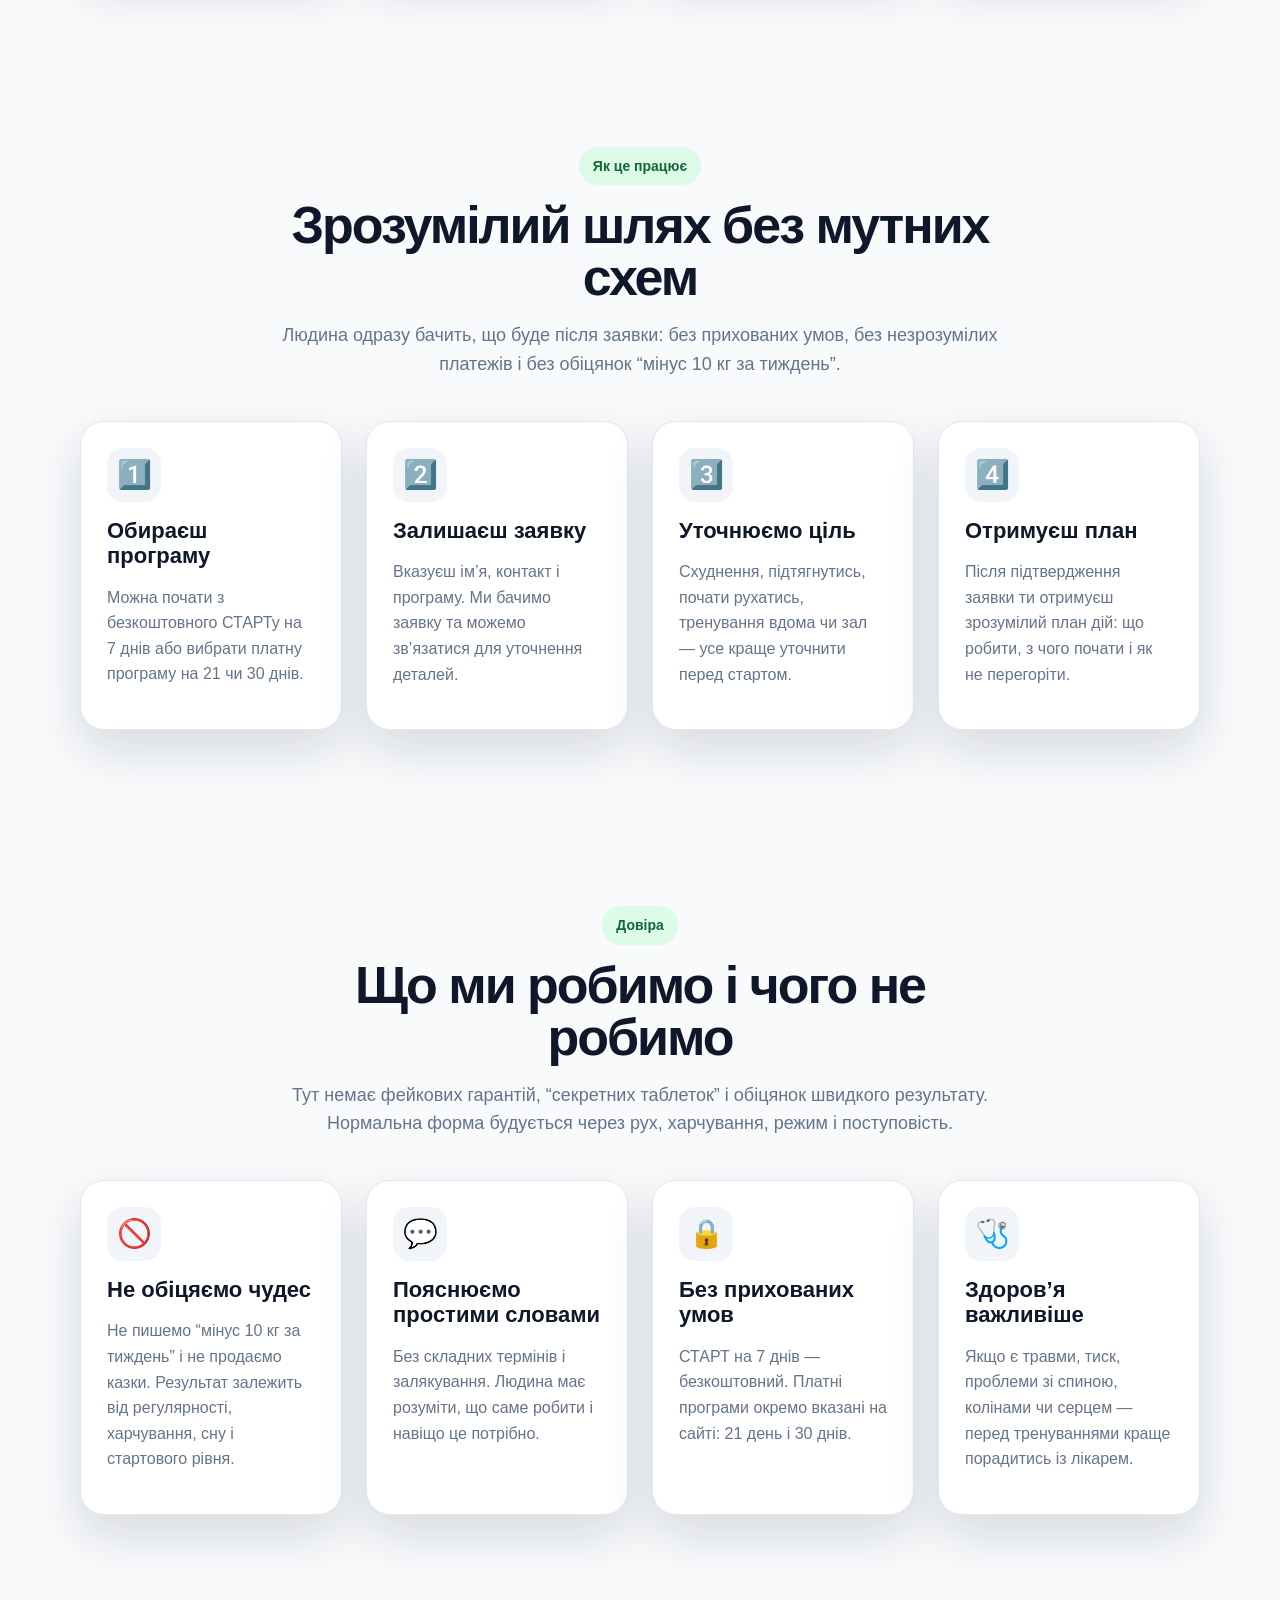
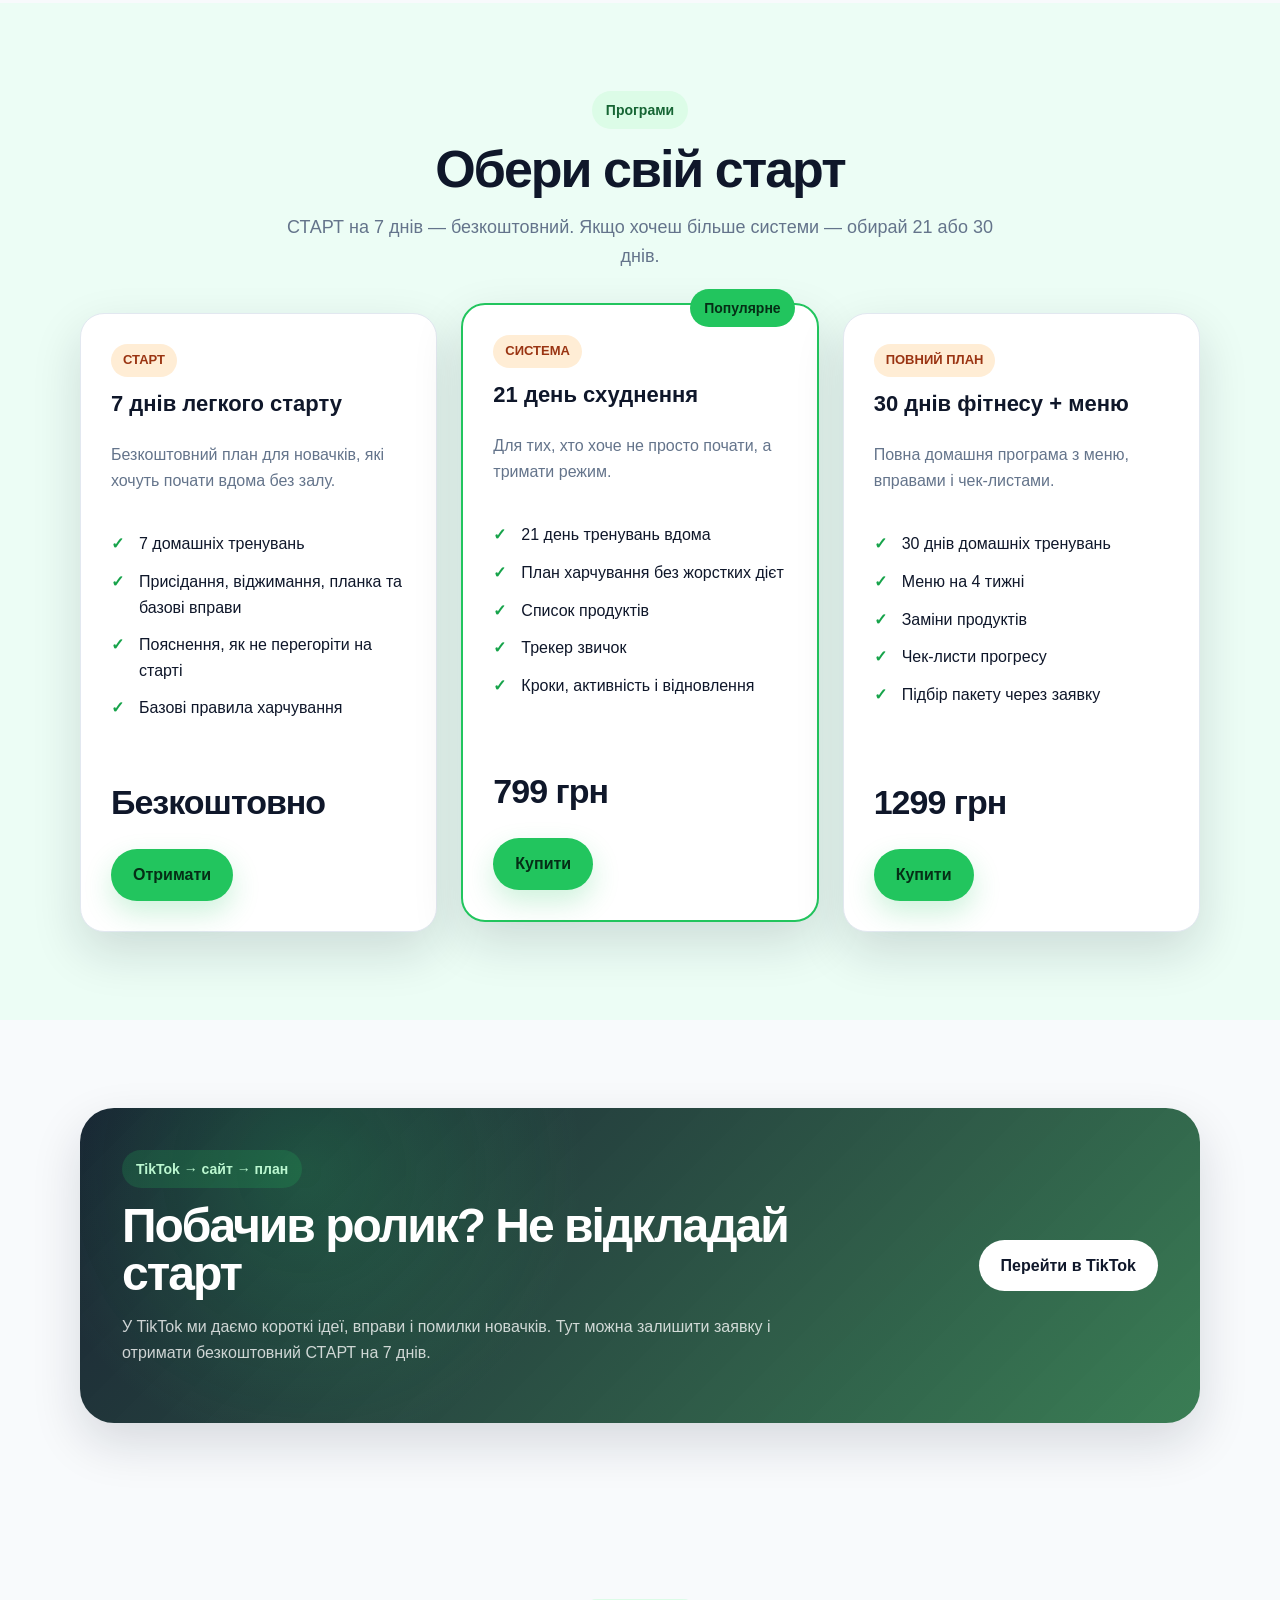
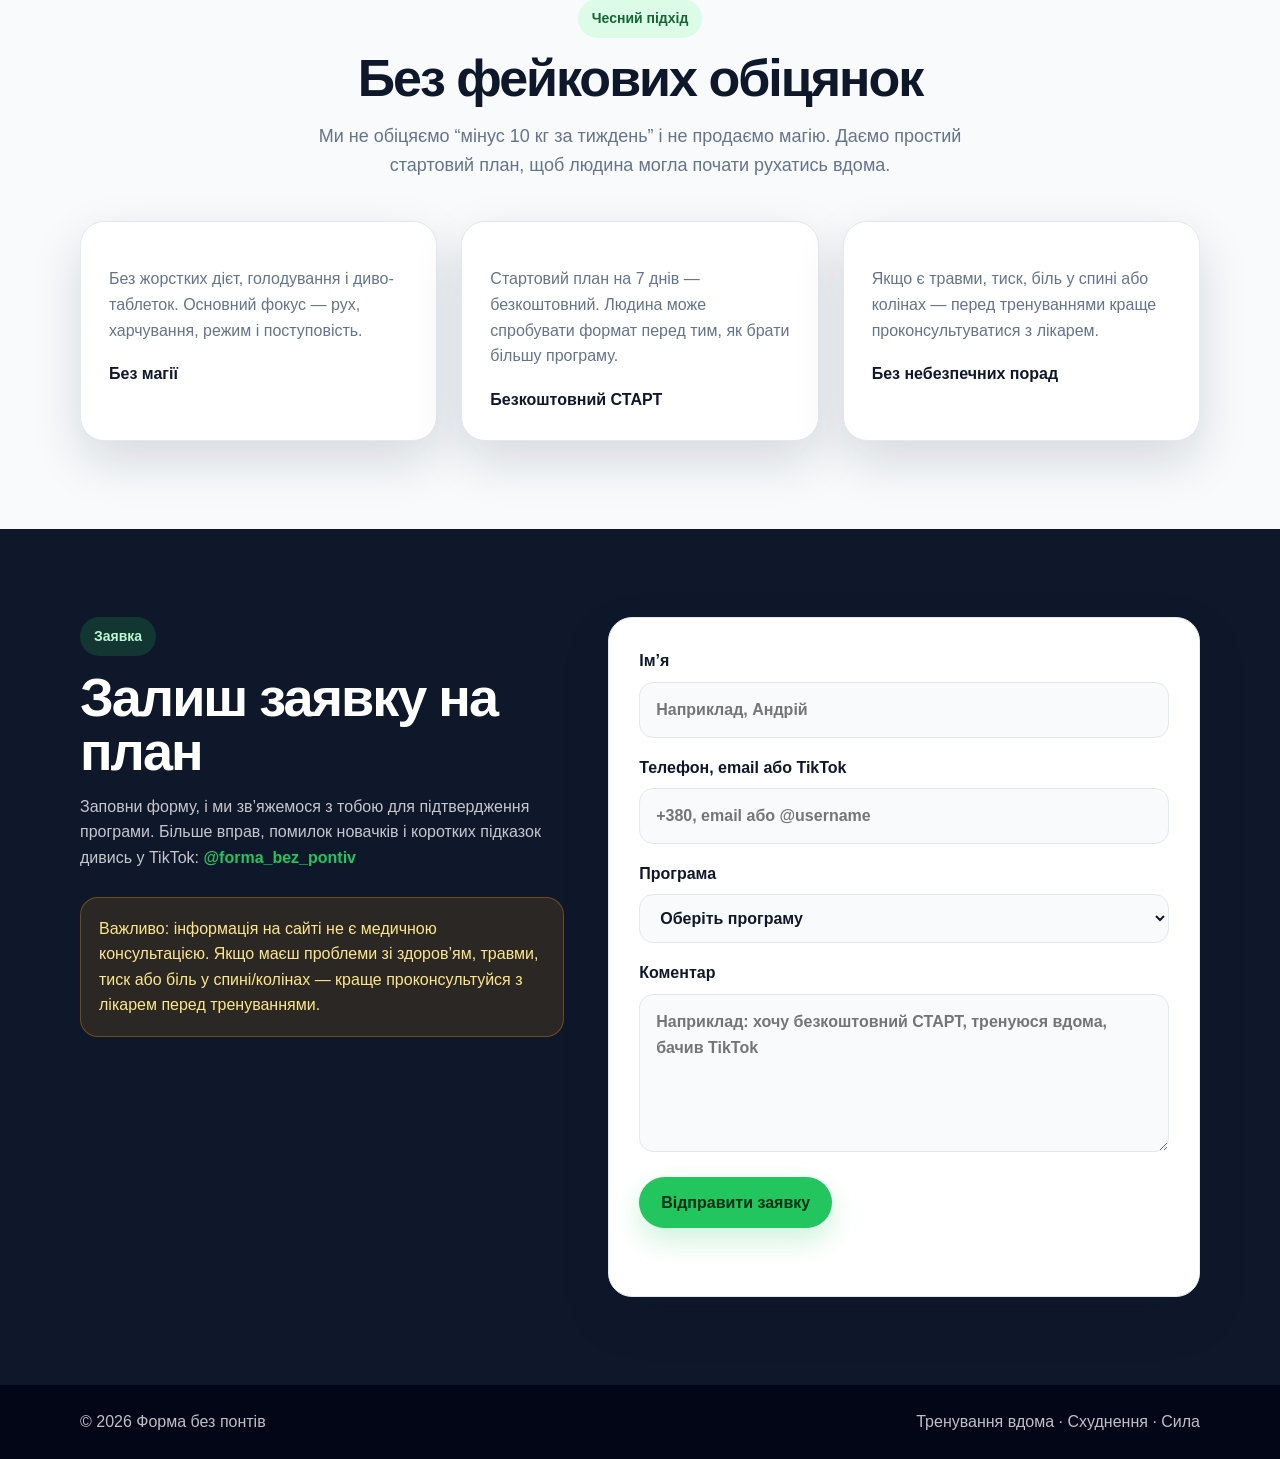
==== commit 7dfb252c: "Update index.html" ====
--- a/index.html
+++ b/index.html
@@ -19,7 +19,7 @@
       <nav class="nav-links" id="navLinks">
         <a href="#programs">Програми</a>
         <a href="#how-it-works">Як це працює</a>
-        <a href="#reviews">Чесний підхід</a>
+        <a href="#trust">Довіра</a>
         <a href="#contact">Заявка</a>
       </nav>
 
@@ -156,6 +156,55 @@
           <p>
             Після підтвердження заявки ти отримуєш зрозумілий план дій:
             що робити, з чого почати і як не перегоріти.
+          </p>
+        </article>
+      </div>
+    </section>
+
+    <section class="section container" id="trust">
+      <div class="section-title">
+        <p class="tag">Довіра</p>
+        <h2>Що ми робимо і чого не робимо</h2>
+        <p>
+          Тут немає фейкових гарантій, “секретних таблеток” і обіцянок швидкого результату.
+          Нормальна форма будується через рух, харчування, режим і поступовість.
+        </p>
+      </div>
+
+      <div class="benefits">
+        <article class="benefit-card">
+          <div class="emoji">🚫</div>
+          <h3>Не обіцяємо чудес</h3>
+          <p>
+            Не пишемо “мінус 10 кг за тиждень” і не продаємо казки.
+            Результат залежить від регулярності, харчування, сну і стартового рівня.
+          </p>
+        </article>
+
+        <article class="benefit-card">
+          <div class="emoji">💬</div>
+          <h3>Пояснюємо простими словами</h3>
+          <p>
+            Без складних термінів і залякування. Людина має розуміти, що саме робити
+            і навіщо це потрібно.
+          </p>
+        </article>
+
+        <article class="benefit-card">
+          <div class="emoji">🔒</div>
+          <h3>Без прихованих умов</h3>
+          <p>
+            СТАРТ на 7 днів — безкоштовний. Платні програми окремо вказані на сайті:
+            21 день і 30 днів.
+          </p>
+        </article>
+
+        <article class="benefit-card">
+          <div class="emoji">🩺</div>
+          <h3>Здоров’я важливіше</h3>
+          <p>
+            Якщо є травми, тиск, проблеми зі спиною, колінами чи серцем —
+            перед тренуваннями краще порадитись із лікарем.
           </p>
         </article>
       </div>
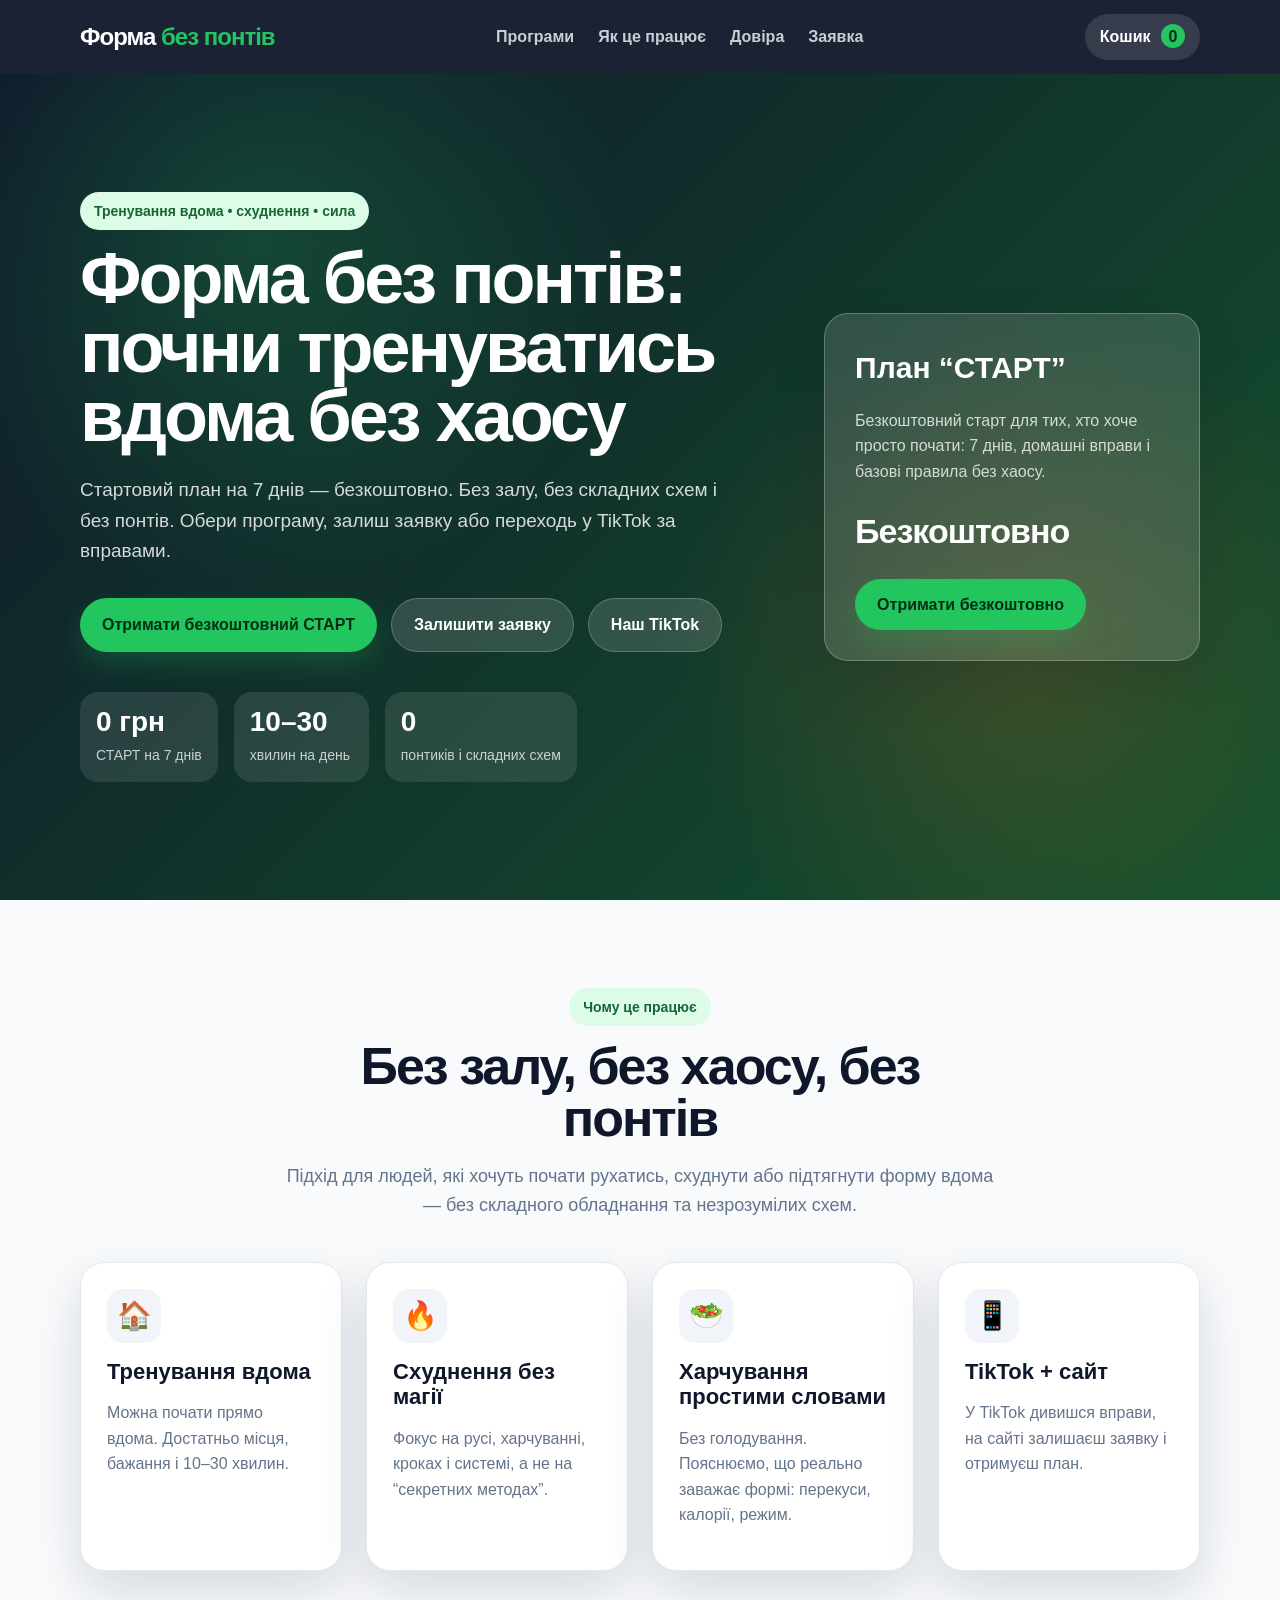
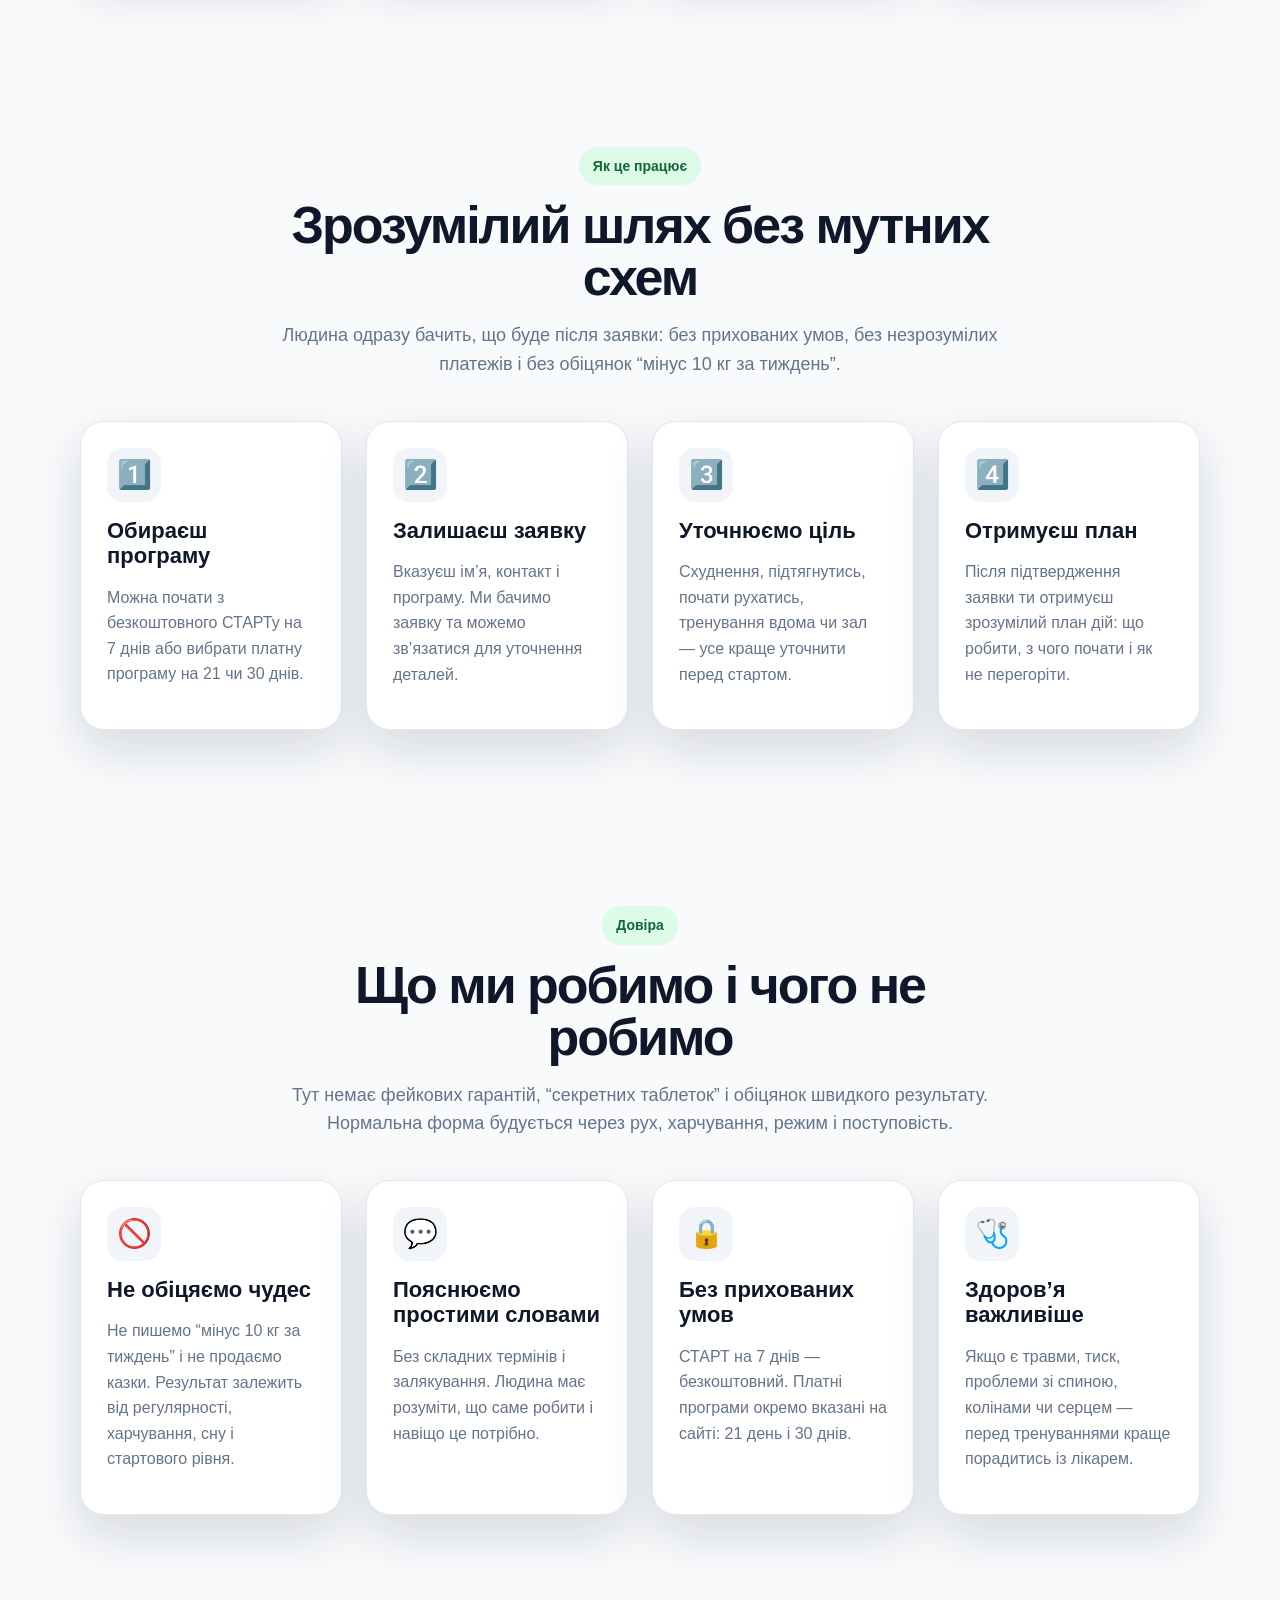
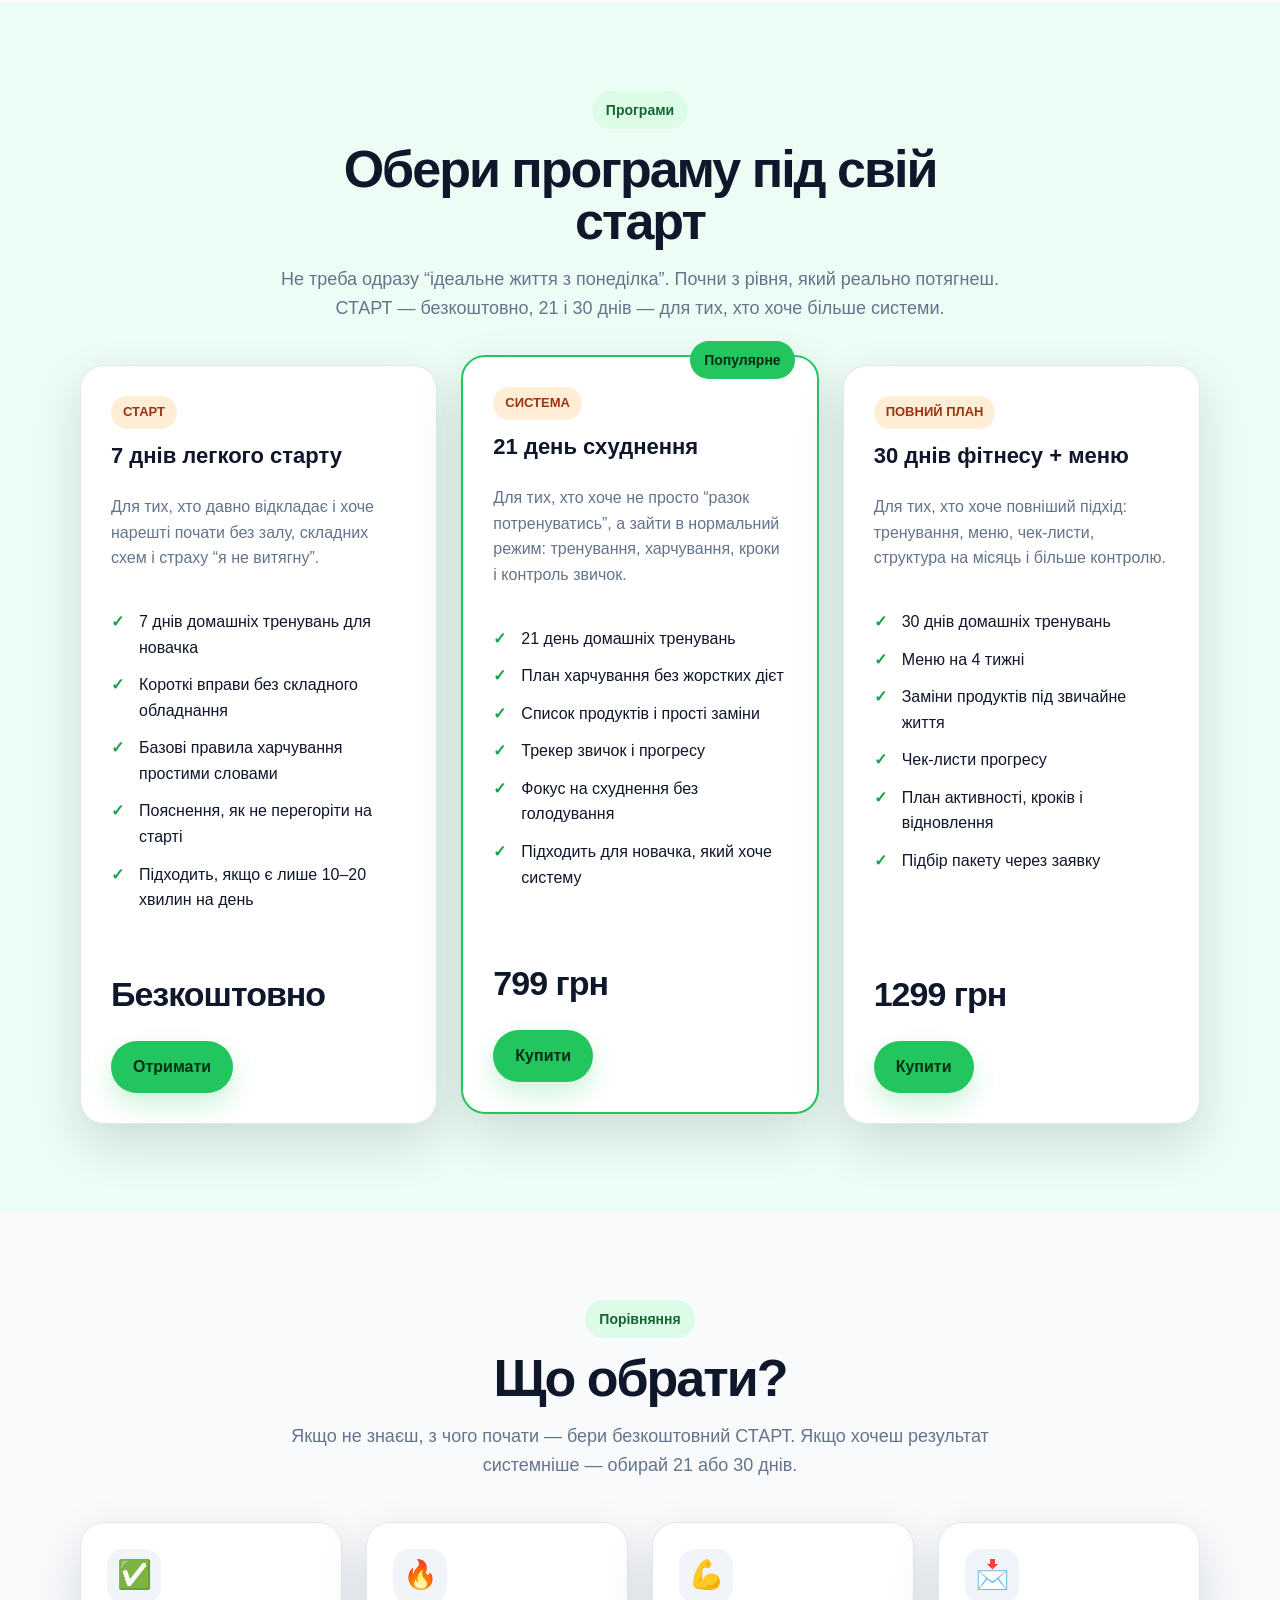
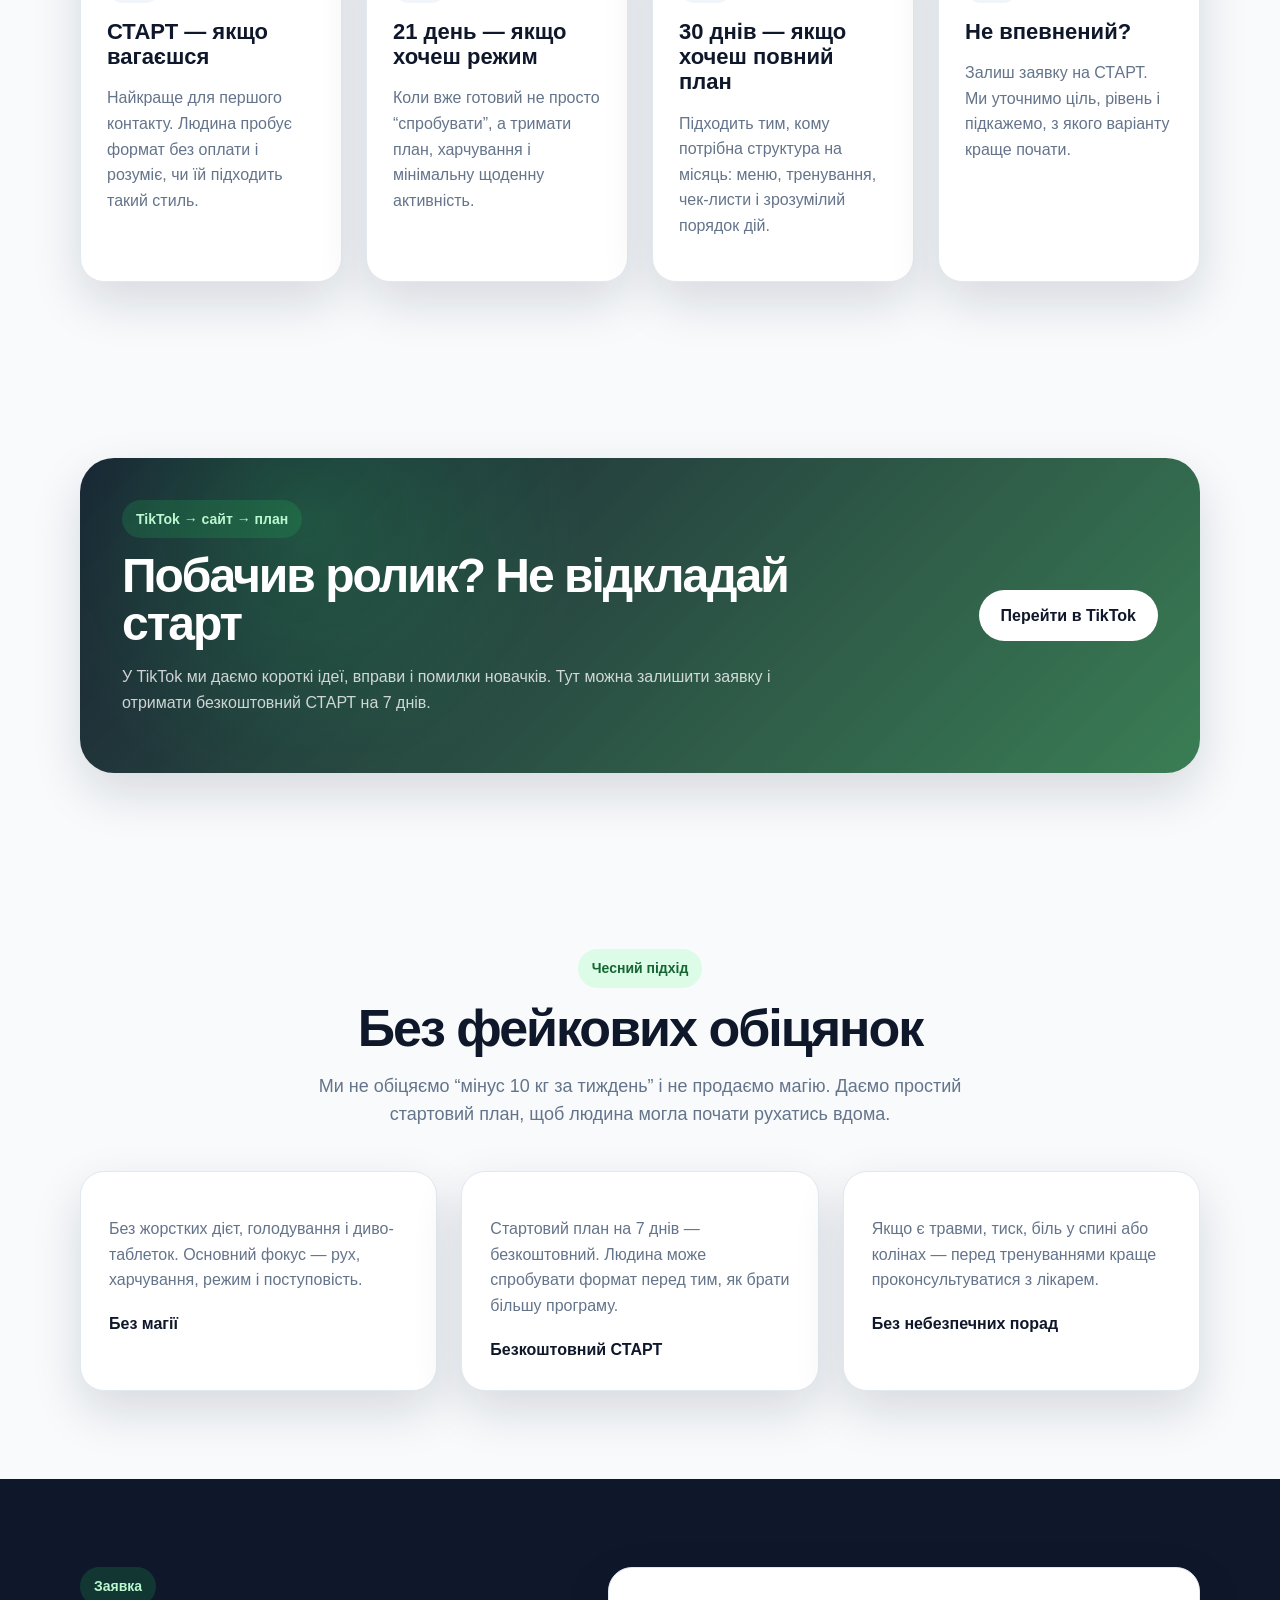
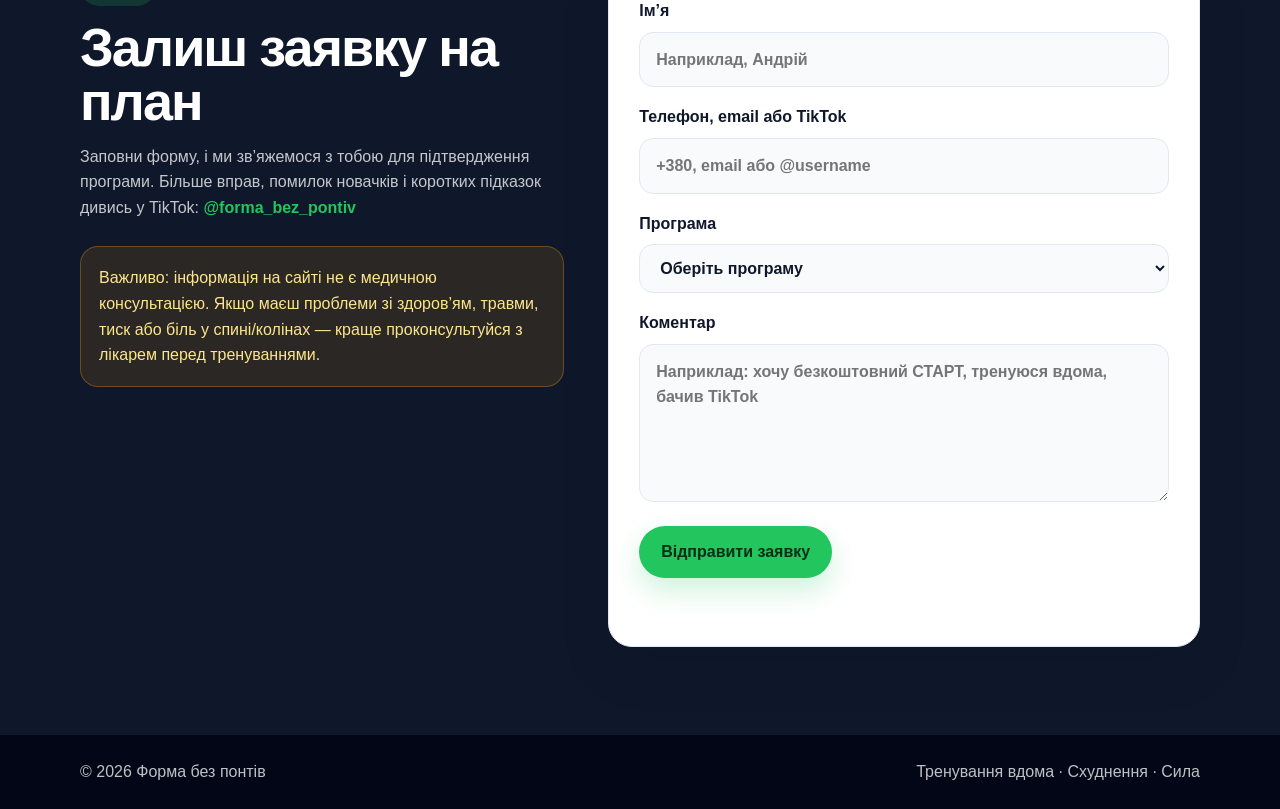
==== commit 0510ada0: "Update index.html" ====
--- a/index.html
+++ b/index.html
@@ -68,7 +68,10 @@
 
         <div class="hero-card">
           <h2>План “СТАРТ”</h2>
-          <p>7 днів домашніх тренувань для новачка + базові правила харчування.</p>
+          <p>
+            Безкоштовний старт для тих, хто хоче просто почати:
+            7 днів, домашні вправи і базові правила без хаосу.
+          </p>
           <div class="price">Безкоштовно</div>
           <button class="btn primary add-to-cart" type="button" data-id="start">Отримати безкоштовно</button>
         </div>
@@ -214,10 +217,10 @@
       <div class="container">
         <div class="section-title">
           <p class="tag">Програми</p>
-          <h2>Обери свій старт</h2>
-          <p>
-            СТАРТ на 7 днів — безкоштовний. Якщо хочеш більше системи —
-            обирай 21 або 30 днів.
+          <h2>Обери програму під свій старт</h2>
+          <p>
+            Не треба одразу “ідеальне життя з понеділка”. Почни з рівня, який реально потягнеш.
+            СТАРТ — безкоштовно, 21 і 30 днів — для тих, хто хоче більше системи.
           </p>
         </div>
 
@@ -225,13 +228,17 @@
           <article class="program-card">
             <span class="label">СТАРТ</span>
             <h3>7 днів легкого старту</h3>
-            <p>Безкоштовний план для новачків, які хочуть почати вдома без залу.</p>
+            <p>
+              Для тих, хто давно відкладає і хоче нарешті почати без залу,
+              складних схем і страху “я не витягну”.
+            </p>
 
             <ul>
-              <li>7 домашніх тренувань</li>
-              <li>Присідання, віджимання, планка та базові вправи</li>
+              <li>7 днів домашніх тренувань для новачка</li>
+              <li>Короткі вправи без складного обладнання</li>
+              <li>Базові правила харчування простими словами</li>
               <li>Пояснення, як не перегоріти на старті</li>
-              <li>Базові правила харчування</li>
+              <li>Підходить, якщо є лише 10–20 хвилин на день</li>
             </ul>
 
             <div class="program-bottom">
@@ -244,14 +251,18 @@
             <span class="popular-badge">Популярне</span>
             <span class="label">СИСТЕМА</span>
             <h3>21 день схуднення</h3>
-            <p>Для тих, хто хоче не просто почати, а тримати режим.</p>
+            <p>
+              Для тих, хто хоче не просто “разок потренуватись”, а зайти в нормальний режим:
+              тренування, харчування, кроки і контроль звичок.
+            </p>
 
             <ul>
-              <li>21 день тренувань вдома</li>
+              <li>21 день домашніх тренувань</li>
               <li>План харчування без жорстких дієт</li>
-              <li>Список продуктів</li>
-              <li>Трекер звичок</li>
-              <li>Кроки, активність і відновлення</li>
+              <li>Список продуктів і прості заміни</li>
+              <li>Трекер звичок і прогресу</li>
+              <li>Фокус на схуднення без голодування</li>
+              <li>Підходить для новачка, який хоче систему</li>
             </ul>
 
             <div class="program-bottom">
@@ -263,13 +274,17 @@
           <article class="program-card">
             <span class="label">ПОВНИЙ ПЛАН</span>
             <h3>30 днів фітнесу + меню</h3>
-            <p>Повна домашня програма з меню, вправами і чек-листами.</p>
+            <p>
+              Для тих, хто хоче повніший підхід: тренування, меню, чек-листи,
+              структура на місяць і більше контролю.
+            </p>
 
             <ul>
               <li>30 днів домашніх тренувань</li>
               <li>Меню на 4 тижні</li>
-              <li>Заміни продуктів</li>
+              <li>Заміни продуктів під звичайне життя</li>
               <li>Чек-листи прогресу</li>
+              <li>План активності, кроків і відновлення</li>
               <li>Підбір пакету через заявку</li>
             </ul>
 
@@ -279,6 +294,55 @@
             </div>
           </article>
         </div>
+      </div>
+    </section>
+
+    <section class="section container">
+      <div class="section-title">
+        <p class="tag">Порівняння</p>
+        <h2>Що обрати?</h2>
+        <p>
+          Якщо не знаєш, з чого почати — бери безкоштовний СТАРТ.
+          Якщо хочеш результат системніше — обирай 21 або 30 днів.
+        </p>
+      </div>
+
+      <div class="benefits">
+        <article class="benefit-card">
+          <div class="emoji">✅</div>
+          <h3>СТАРТ — якщо вагаєшся</h3>
+          <p>
+            Найкраще для першого контакту. Людина пробує формат без оплати
+            і розуміє, чи їй підходить такий стиль.
+          </p>
+        </article>
+
+        <article class="benefit-card">
+          <div class="emoji">🔥</div>
+          <h3>21 день — якщо хочеш режим</h3>
+          <p>
+            Коли вже готовий не просто “спробувати”, а тримати план,
+            харчування і мінімальну щоденну активність.
+          </p>
+        </article>
+
+        <article class="benefit-card">
+          <div class="emoji">💪</div>
+          <h3>30 днів — якщо хочеш повний план</h3>
+          <p>
+            Підходить тим, кому потрібна структура на місяць:
+            меню, тренування, чек-листи і зрозумілий порядок дій.
+          </p>
+        </article>
+
+        <article class="benefit-card">
+          <div class="emoji">📩</div>
+          <h3>Не впевнений?</h3>
+          <p>
+            Залиш заявку на СТАРТ. Ми уточнимо ціль, рівень і підкажемо,
+            з якого варіанту краще почати.
+          </p>
+        </article>
       </div>
     </section>
 
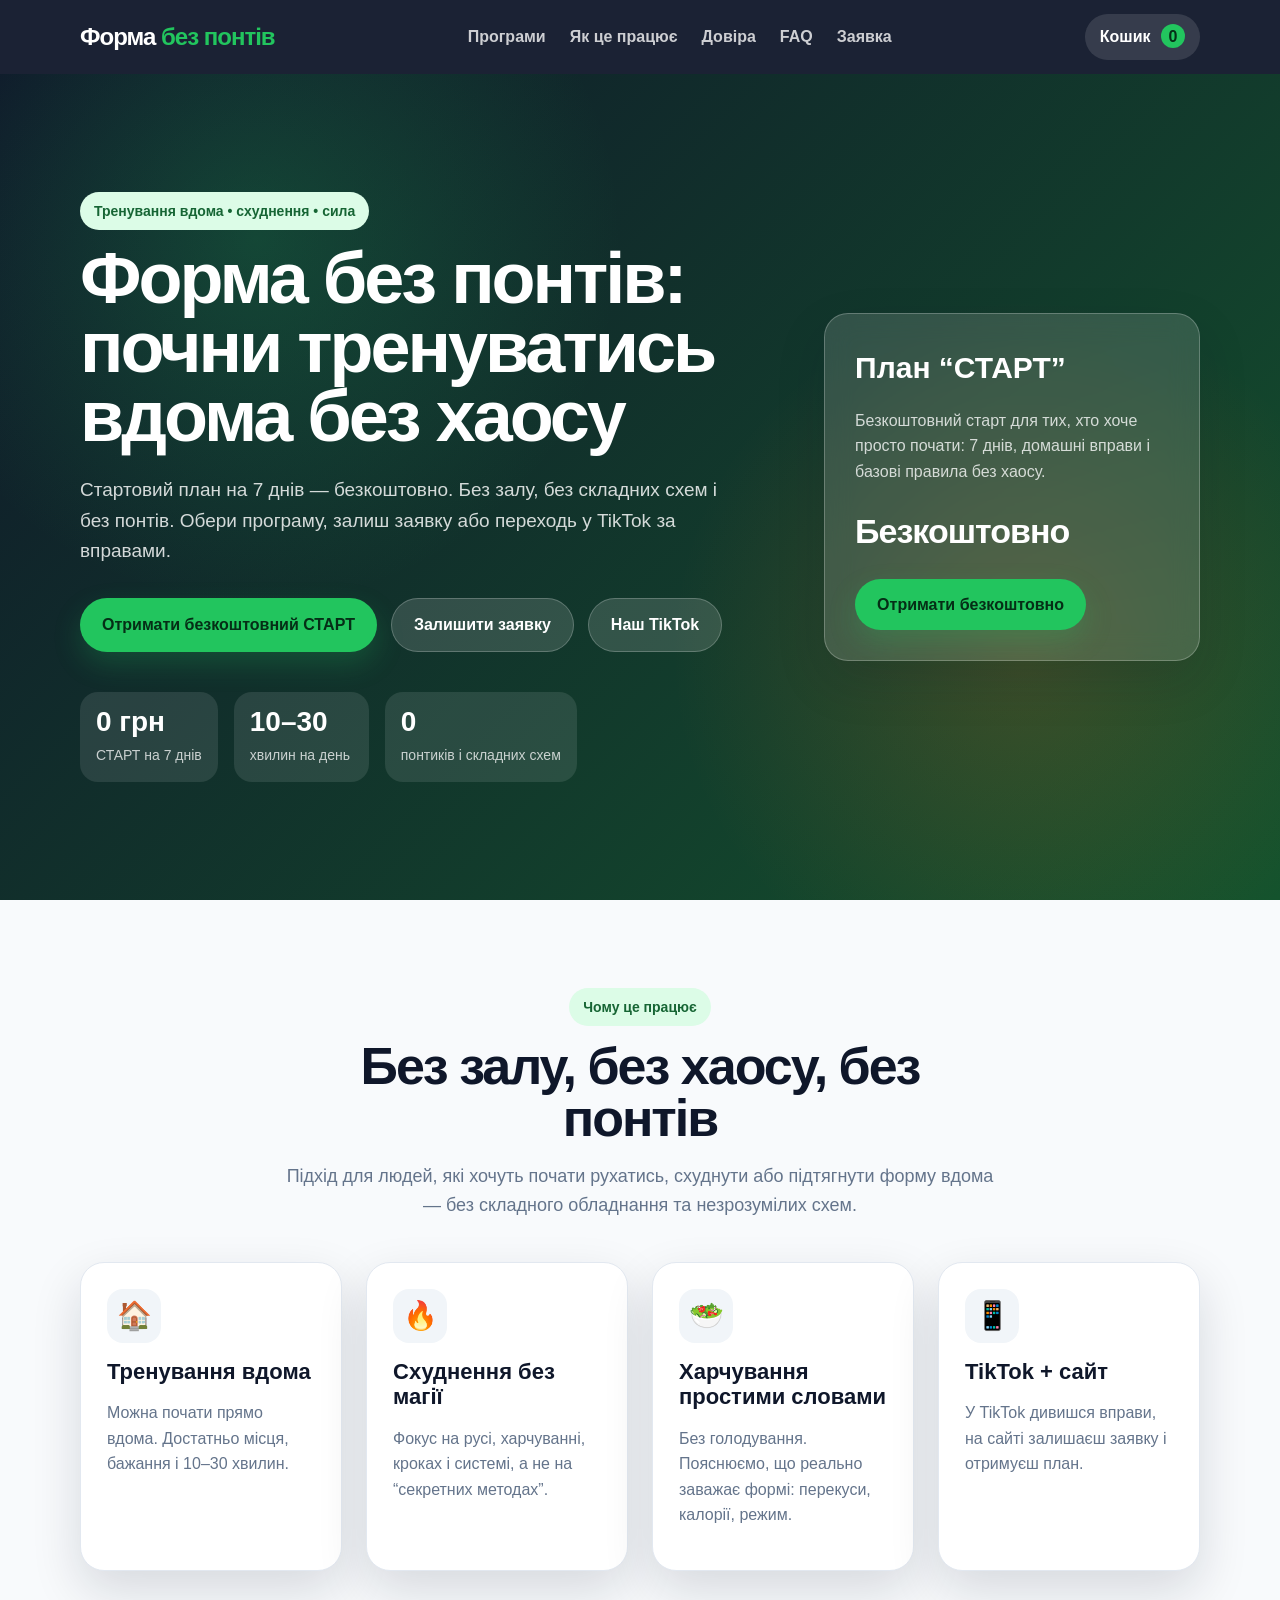
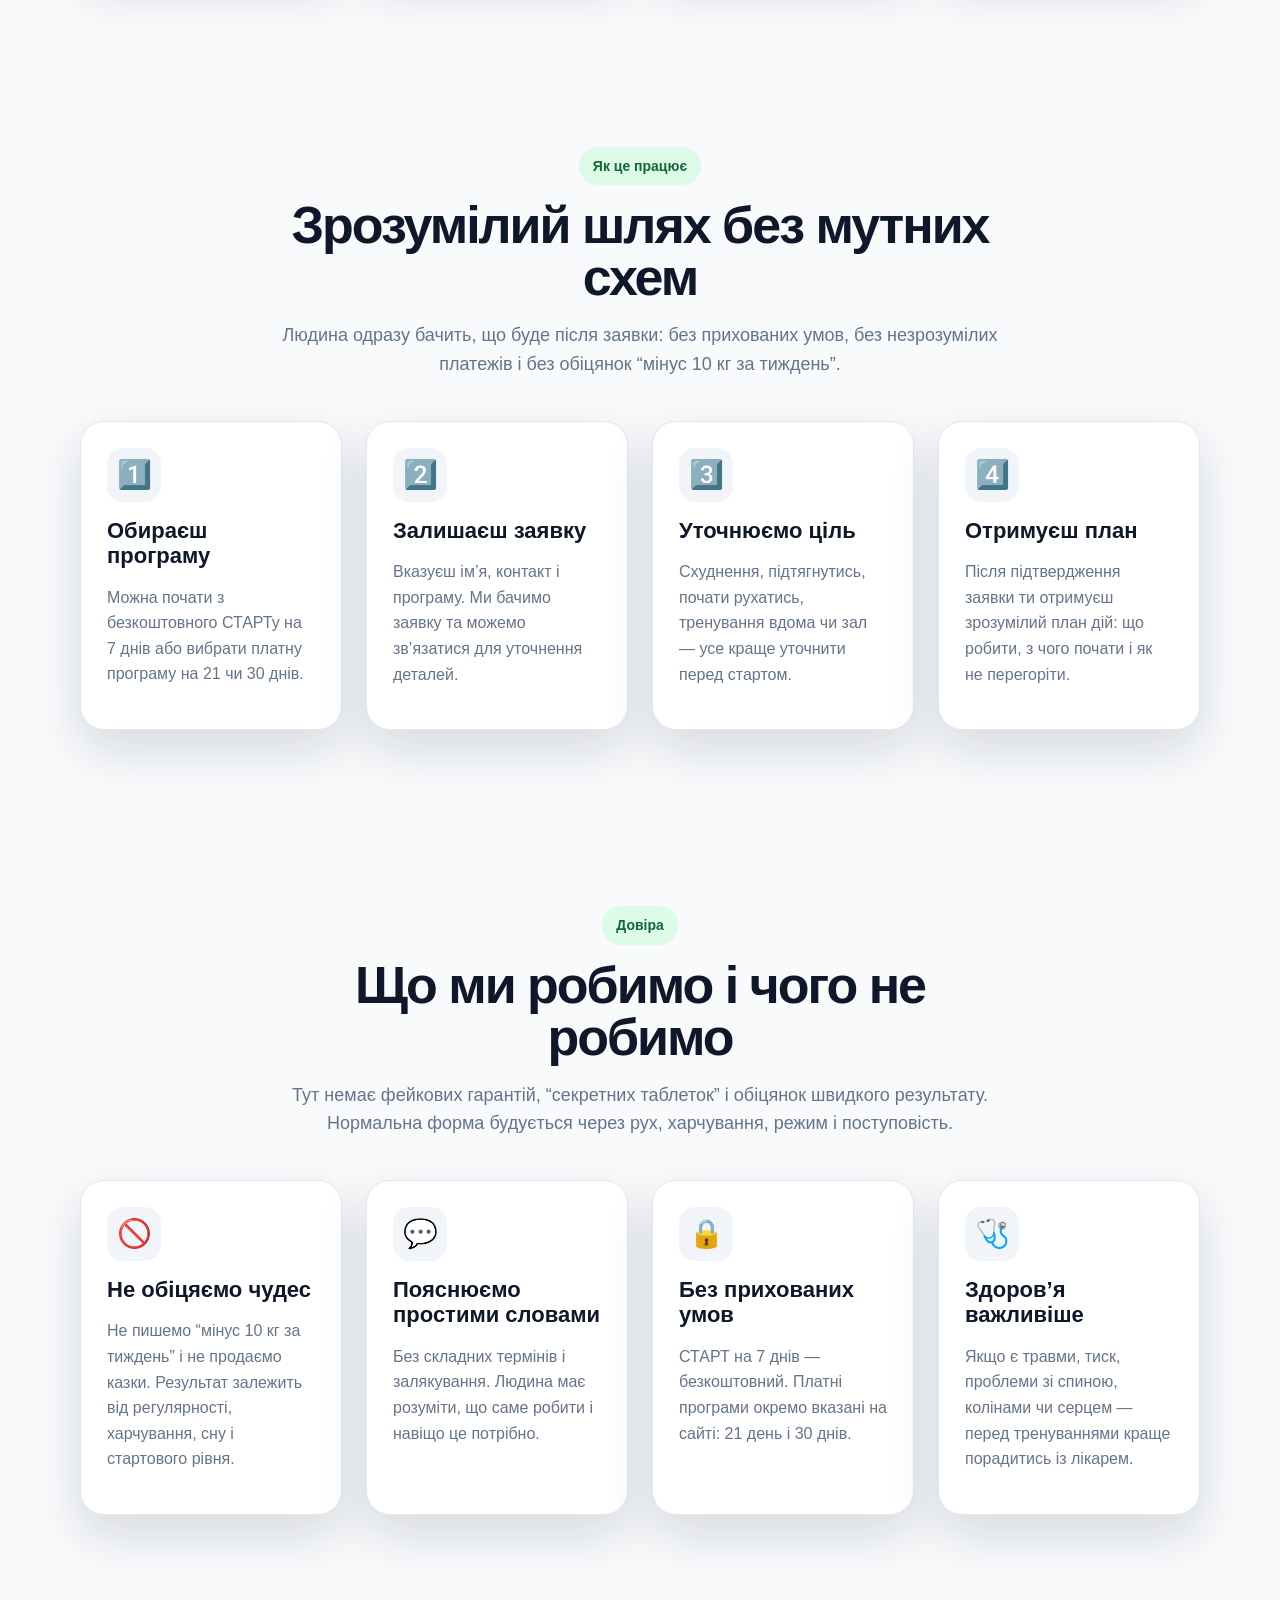
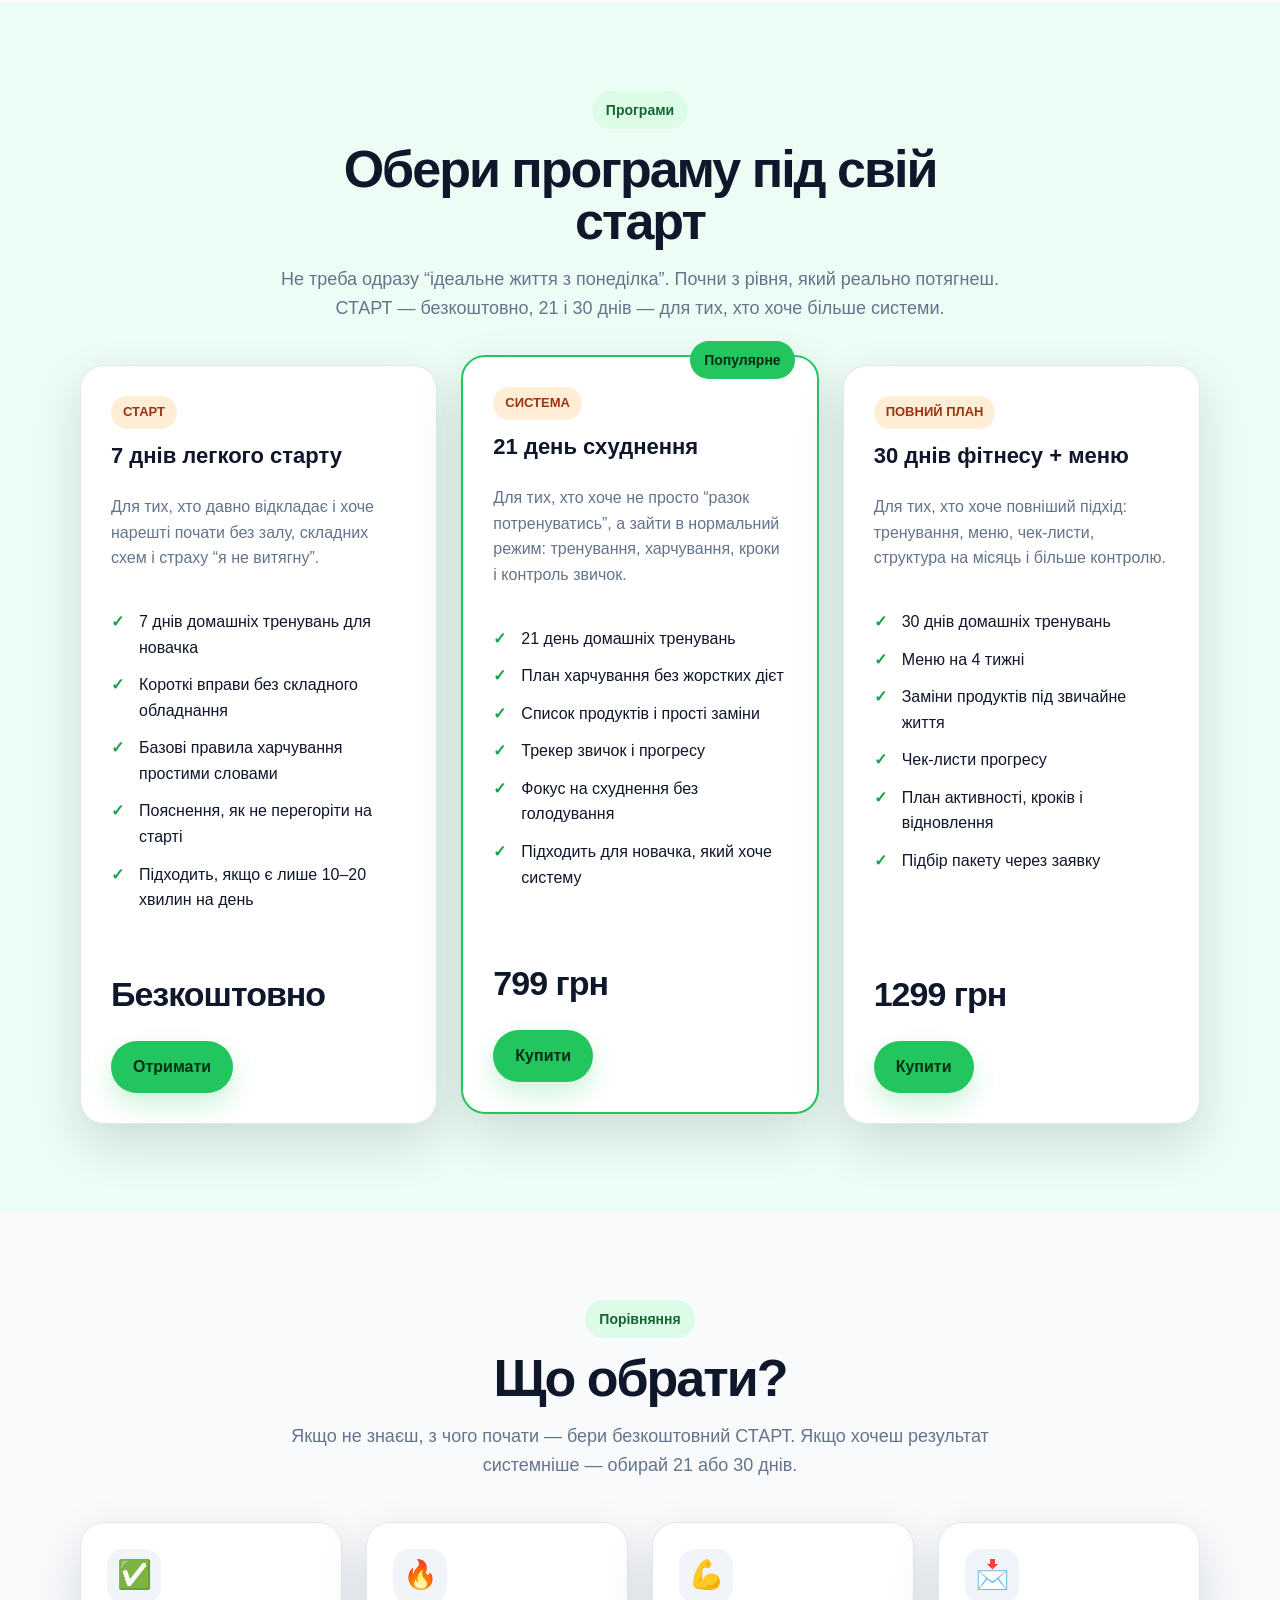
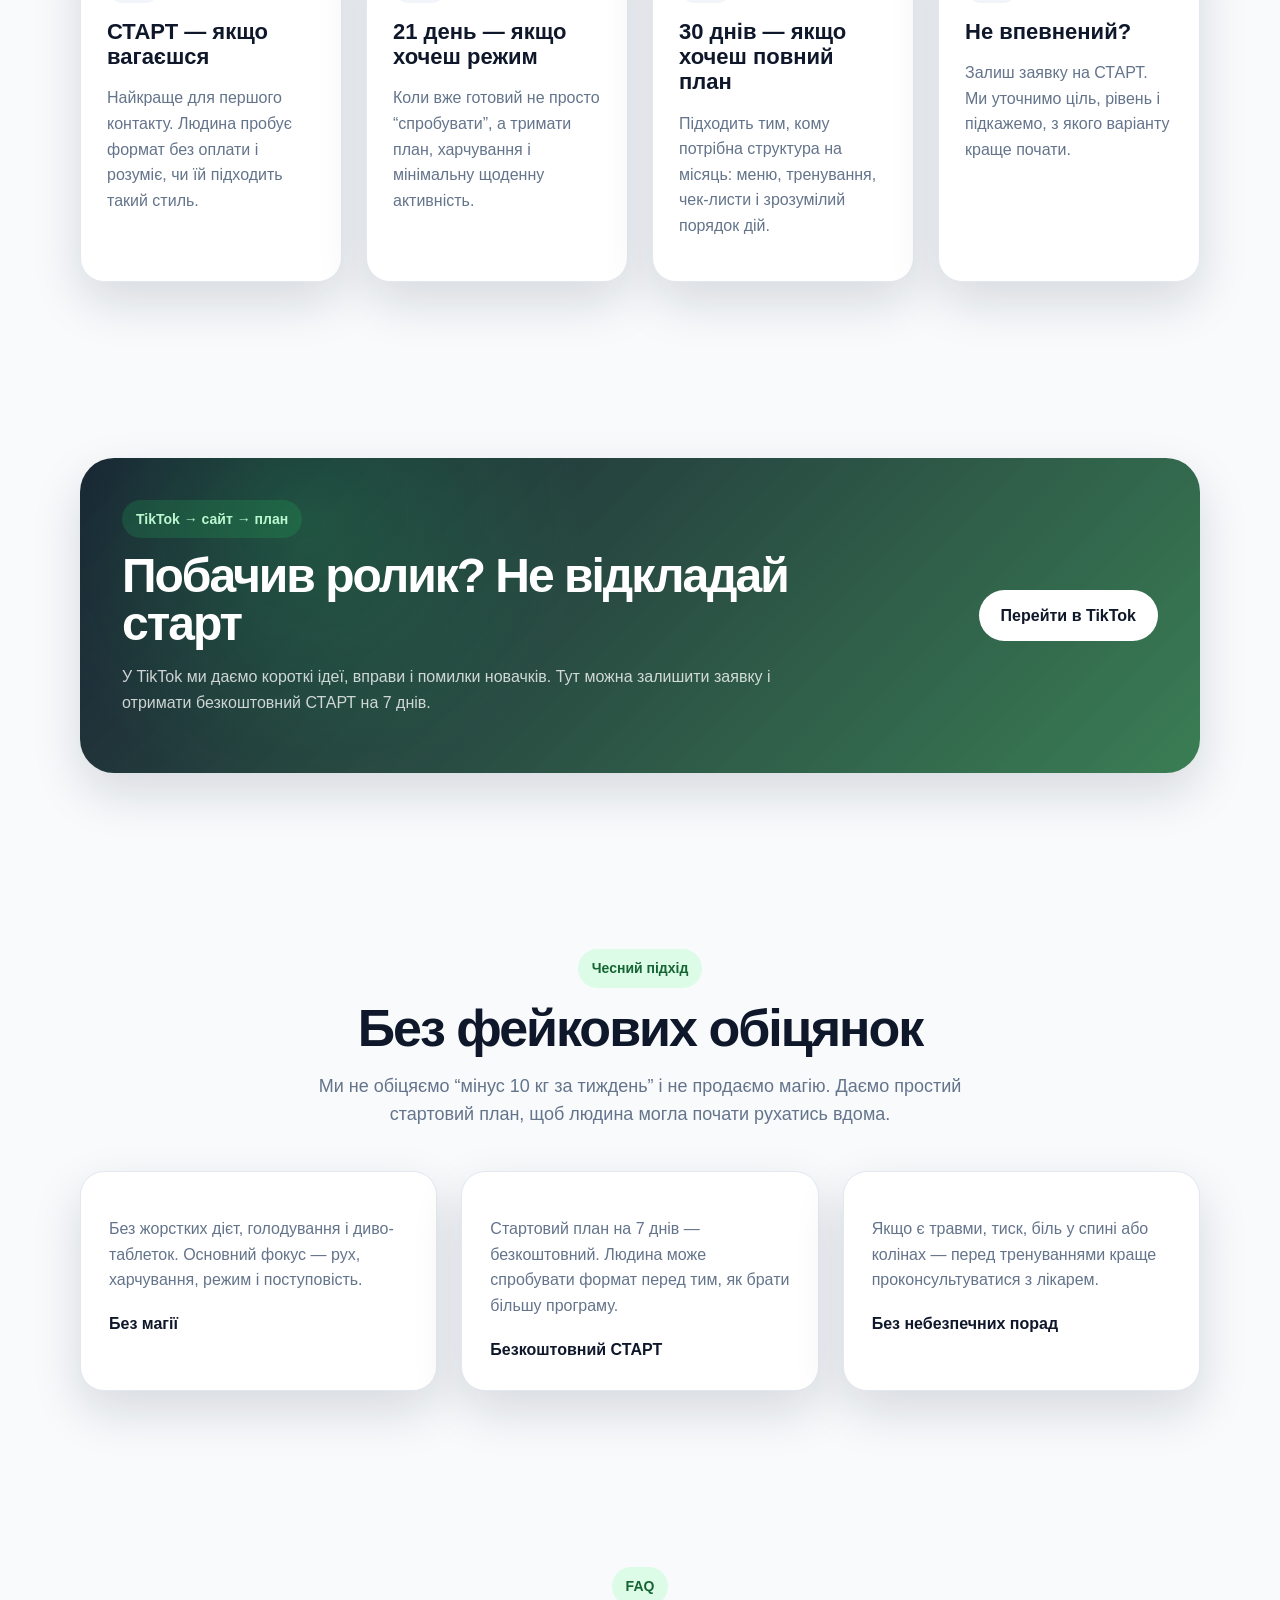
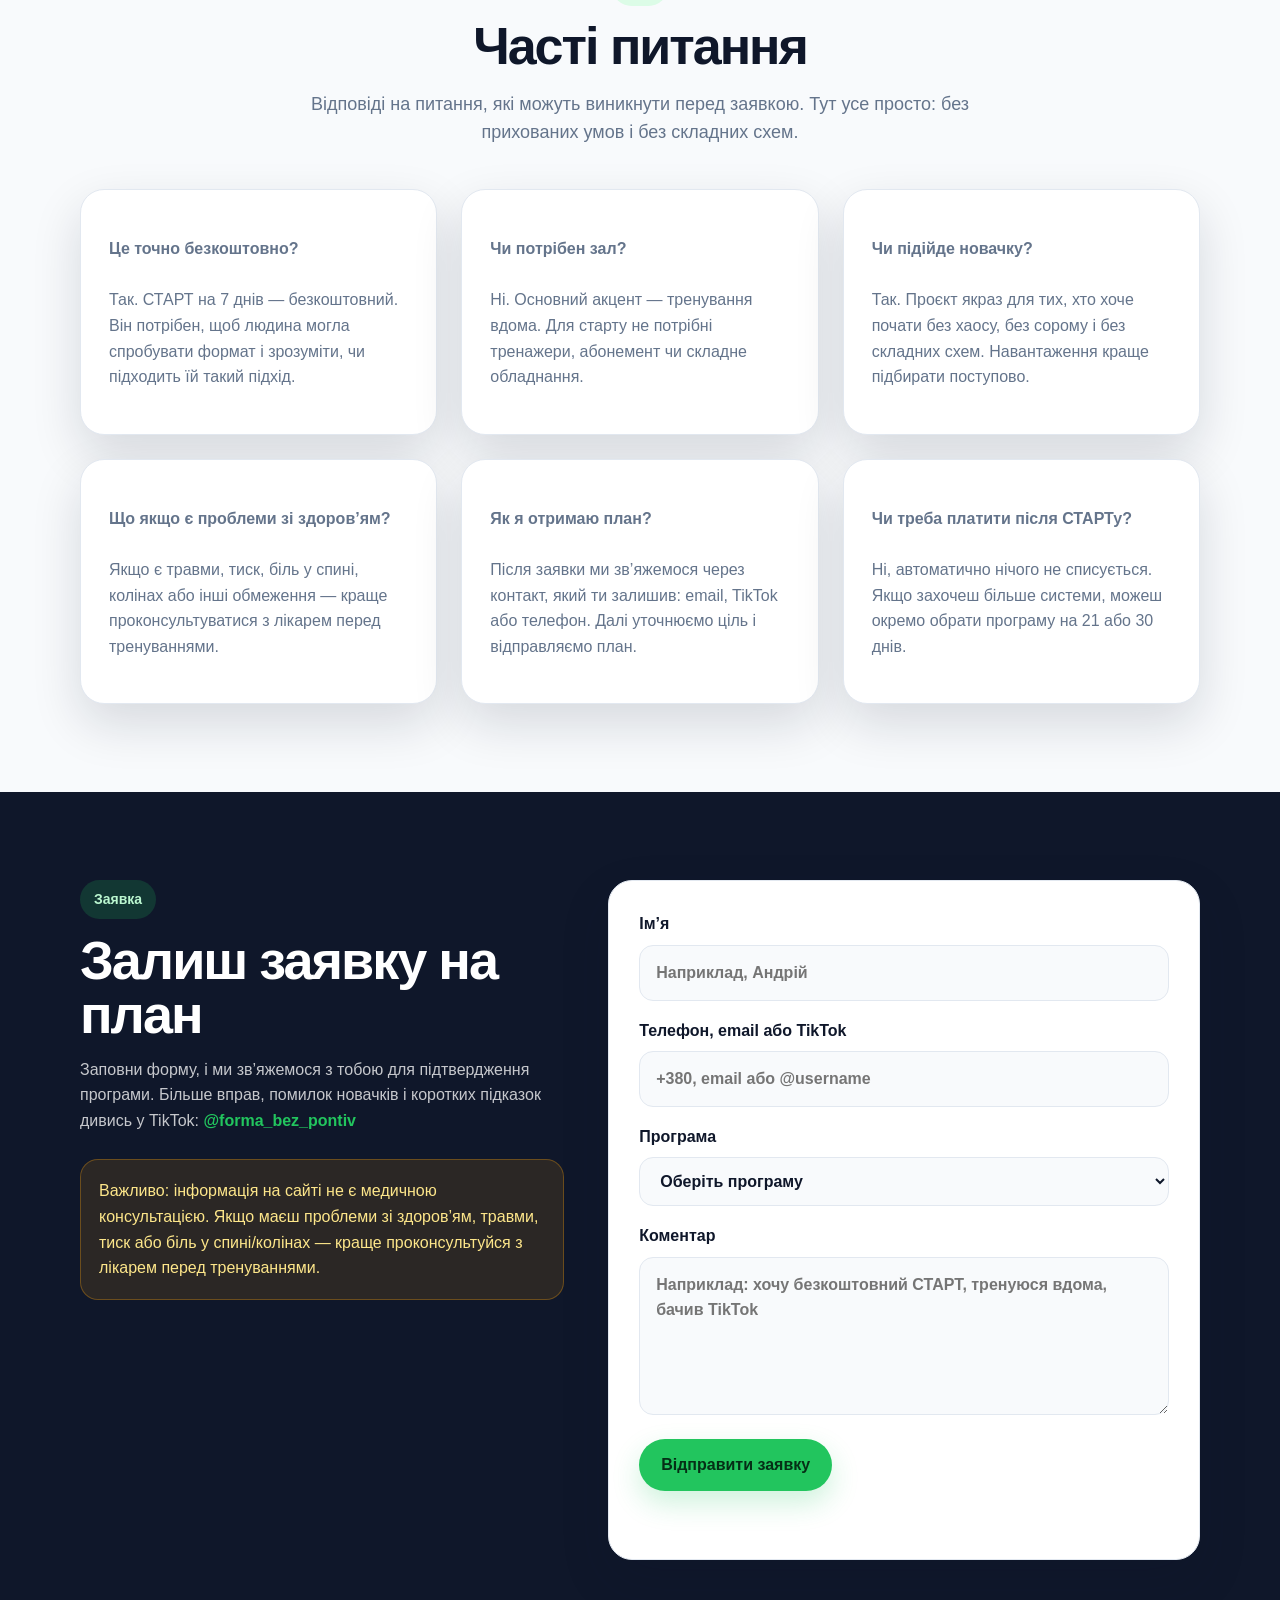
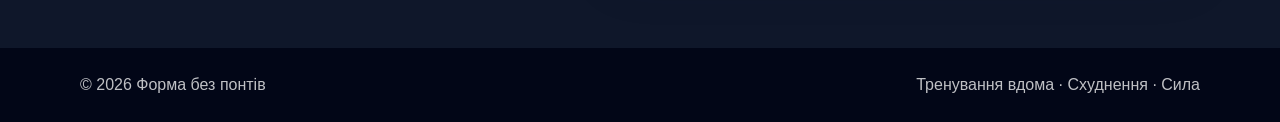
==== commit 1686d747: "Update index.html" ====
--- a/index.html
+++ b/index.html
@@ -20,6 +20,7 @@
         <a href="#programs">Програми</a>
         <a href="#how-it-works">Як це працює</a>
         <a href="#trust">Довіра</a>
+        <a href="#faq">FAQ</a>
         <a href="#contact">Заявка</a>
       </nav>
 
@@ -400,6 +401,67 @@
       </div>
     </section>
 
+    <section class="section container" id="faq">
+      <div class="section-title">
+        <p class="tag">FAQ</p>
+        <h2>Часті питання</h2>
+        <p>
+          Відповіді на питання, які можуть виникнути перед заявкою.
+          Тут усе просто: без прихованих умов і без складних схем.
+        </p>
+      </div>
+
+      <div class="reviews">
+        <article class="review-card">
+          <p>
+            <strong>Це точно безкоштовно?</strong><br>
+            Так. СТАРТ на 7 днів — безкоштовний. Він потрібен, щоб людина могла спробувати формат
+            і зрозуміти, чи підходить їй такий підхід.
+          </p>
+        </article>
+
+        <article class="review-card">
+          <p>
+            <strong>Чи потрібен зал?</strong><br>
+            Ні. Основний акцент — тренування вдома. Для старту не потрібні тренажери,
+            абонемент чи складне обладнання.
+          </p>
+        </article>
+
+        <article class="review-card">
+          <p>
+            <strong>Чи підійде новачку?</strong><br>
+            Так. Проєкт якраз для тих, хто хоче почати без хаосу, без сорому і без складних схем.
+            Навантаження краще підбирати поступово.
+          </p>
+        </article>
+
+        <article class="review-card">
+          <p>
+            <strong>Що якщо є проблеми зі здоров’ям?</strong><br>
+            Якщо є травми, тиск, біль у спині, колінах або інші обмеження —
+            краще проконсультуватися з лікарем перед тренуваннями.
+          </p>
+        </article>
+
+        <article class="review-card">
+          <p>
+            <strong>Як я отримаю план?</strong><br>
+            Після заявки ми зв’яжемося через контакт, який ти залишив: email, TikTok або телефон.
+            Далі уточнюємо ціль і відправляємо план.
+          </p>
+        </article>
+
+        <article class="review-card">
+          <p>
+            <strong>Чи треба платити після СТАРТу?</strong><br>
+            Ні, автоматично нічого не списується. Якщо захочеш більше системи,
+            можеш окремо обрати програму на 21 або 30 днів.
+          </p>
+        </article>
+      </div>
+    </section>
+
     <section class="section contact-section" id="contact">
       <div class="container contact-grid">
         <div>
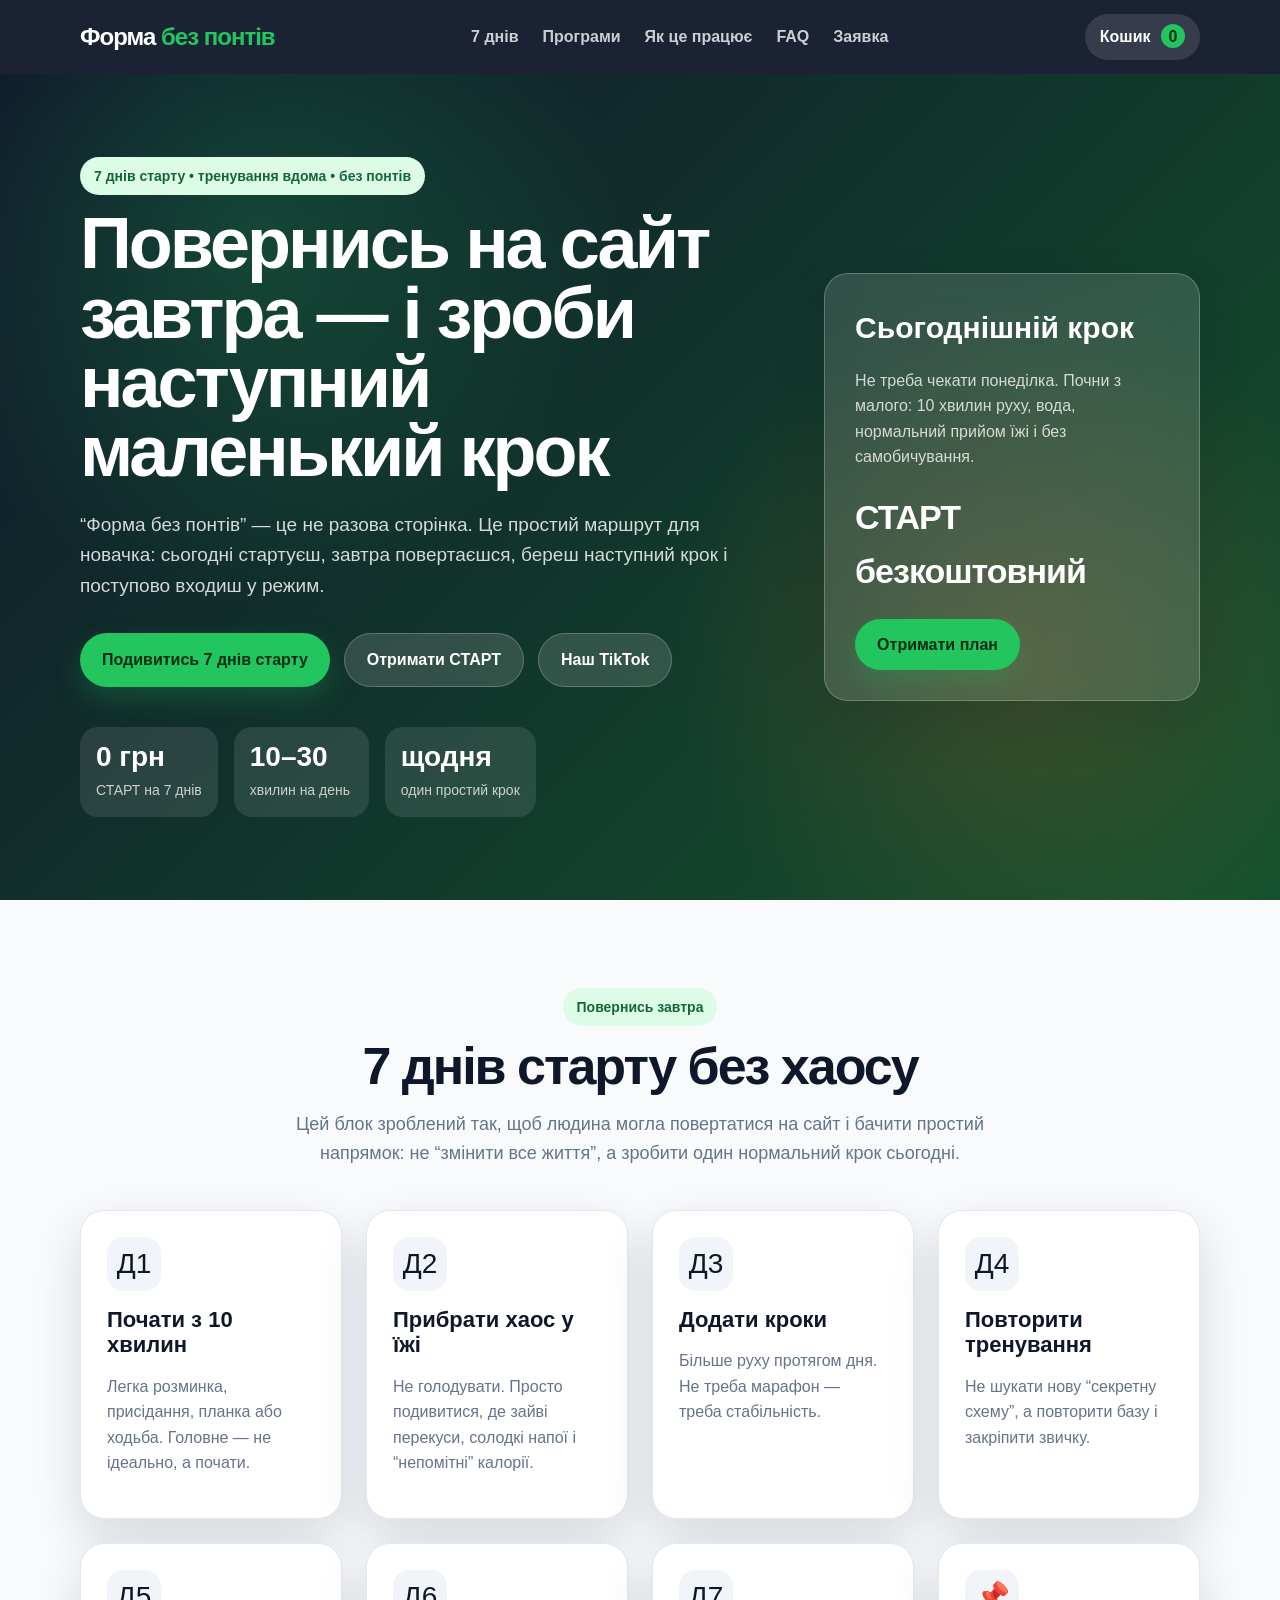
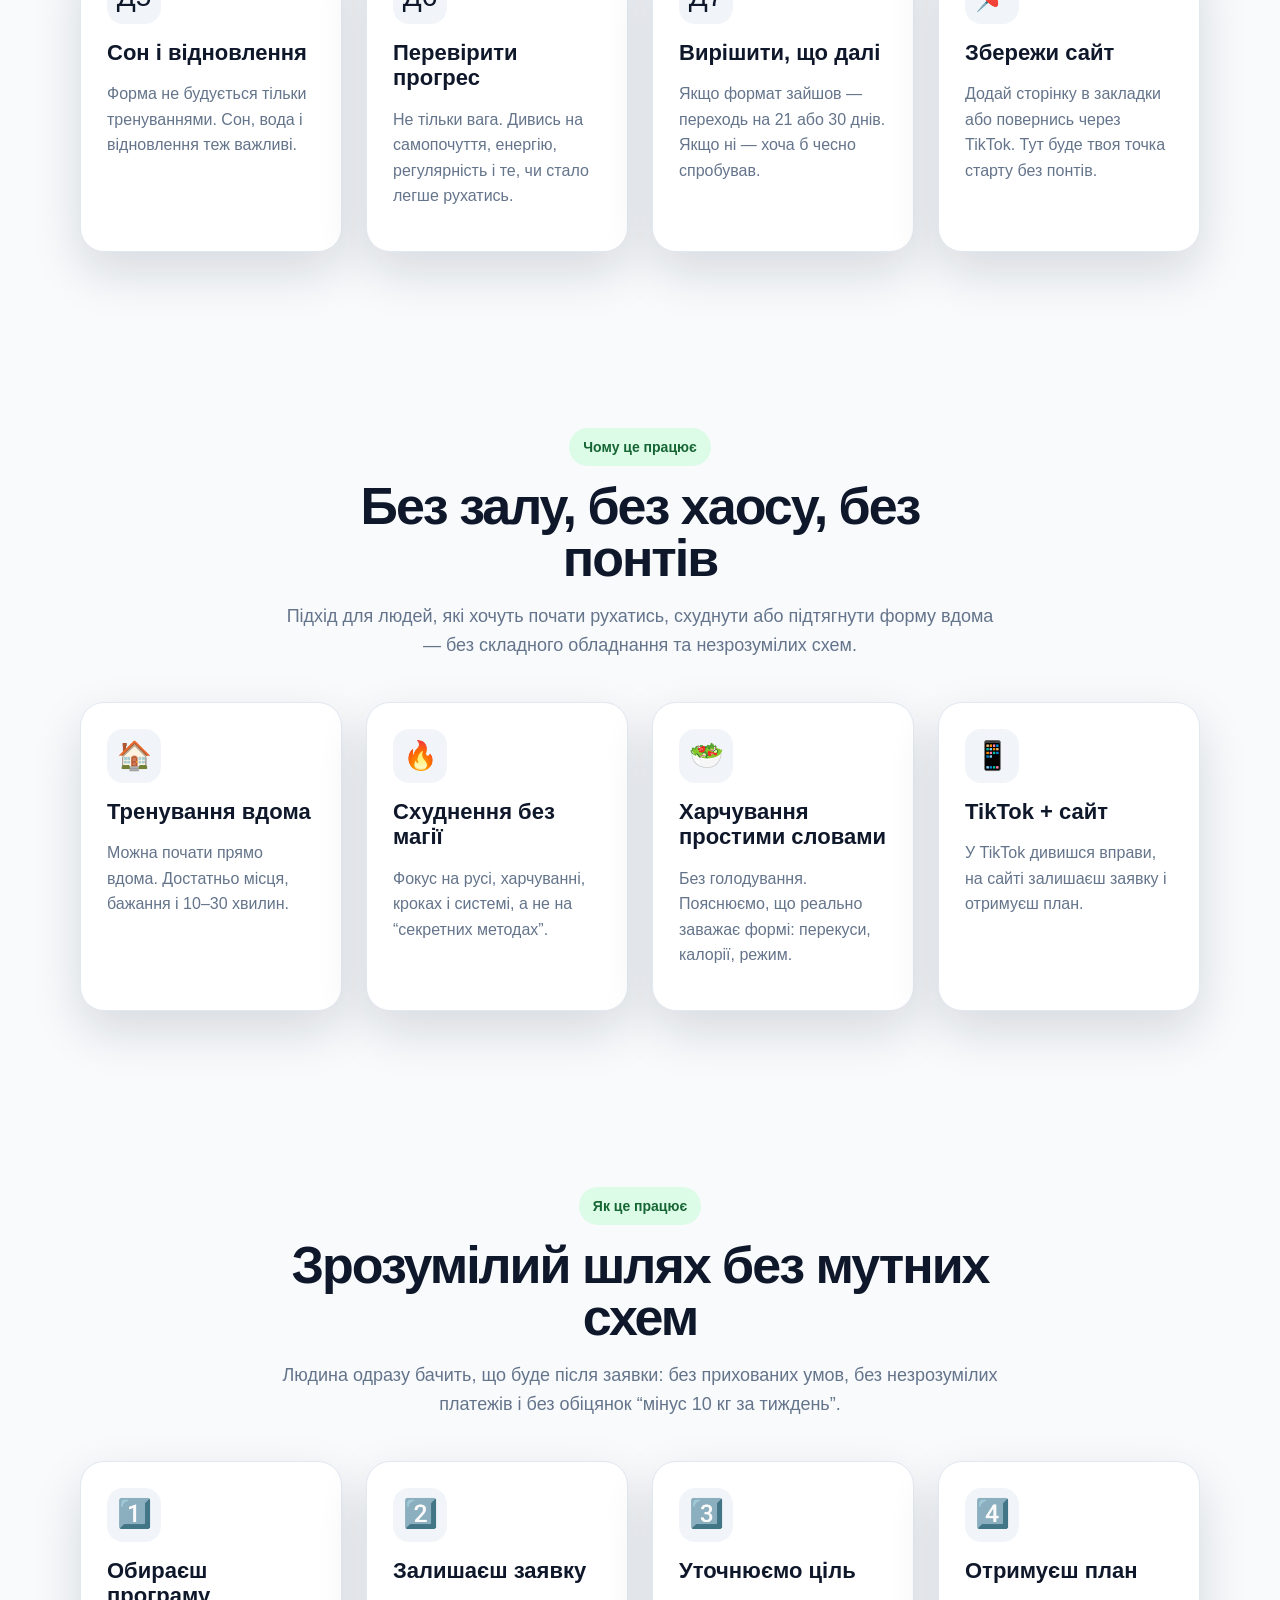
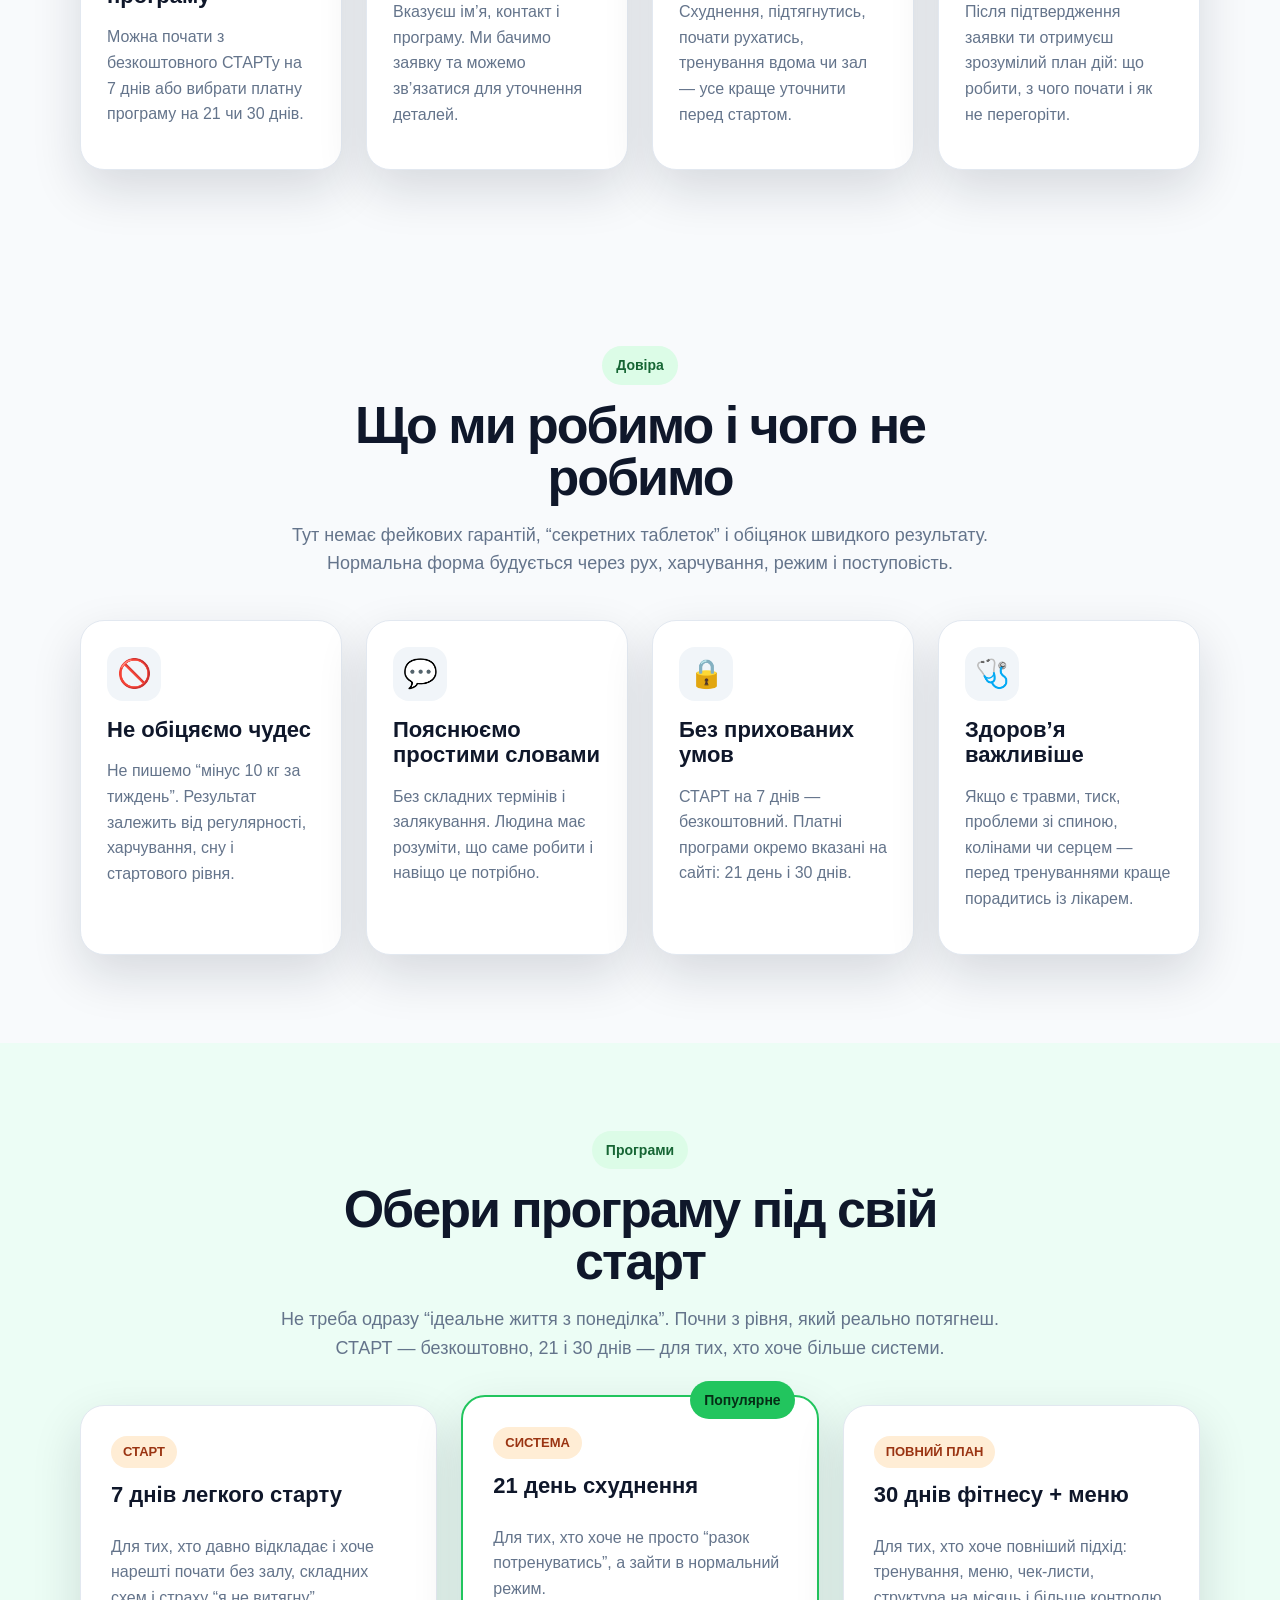
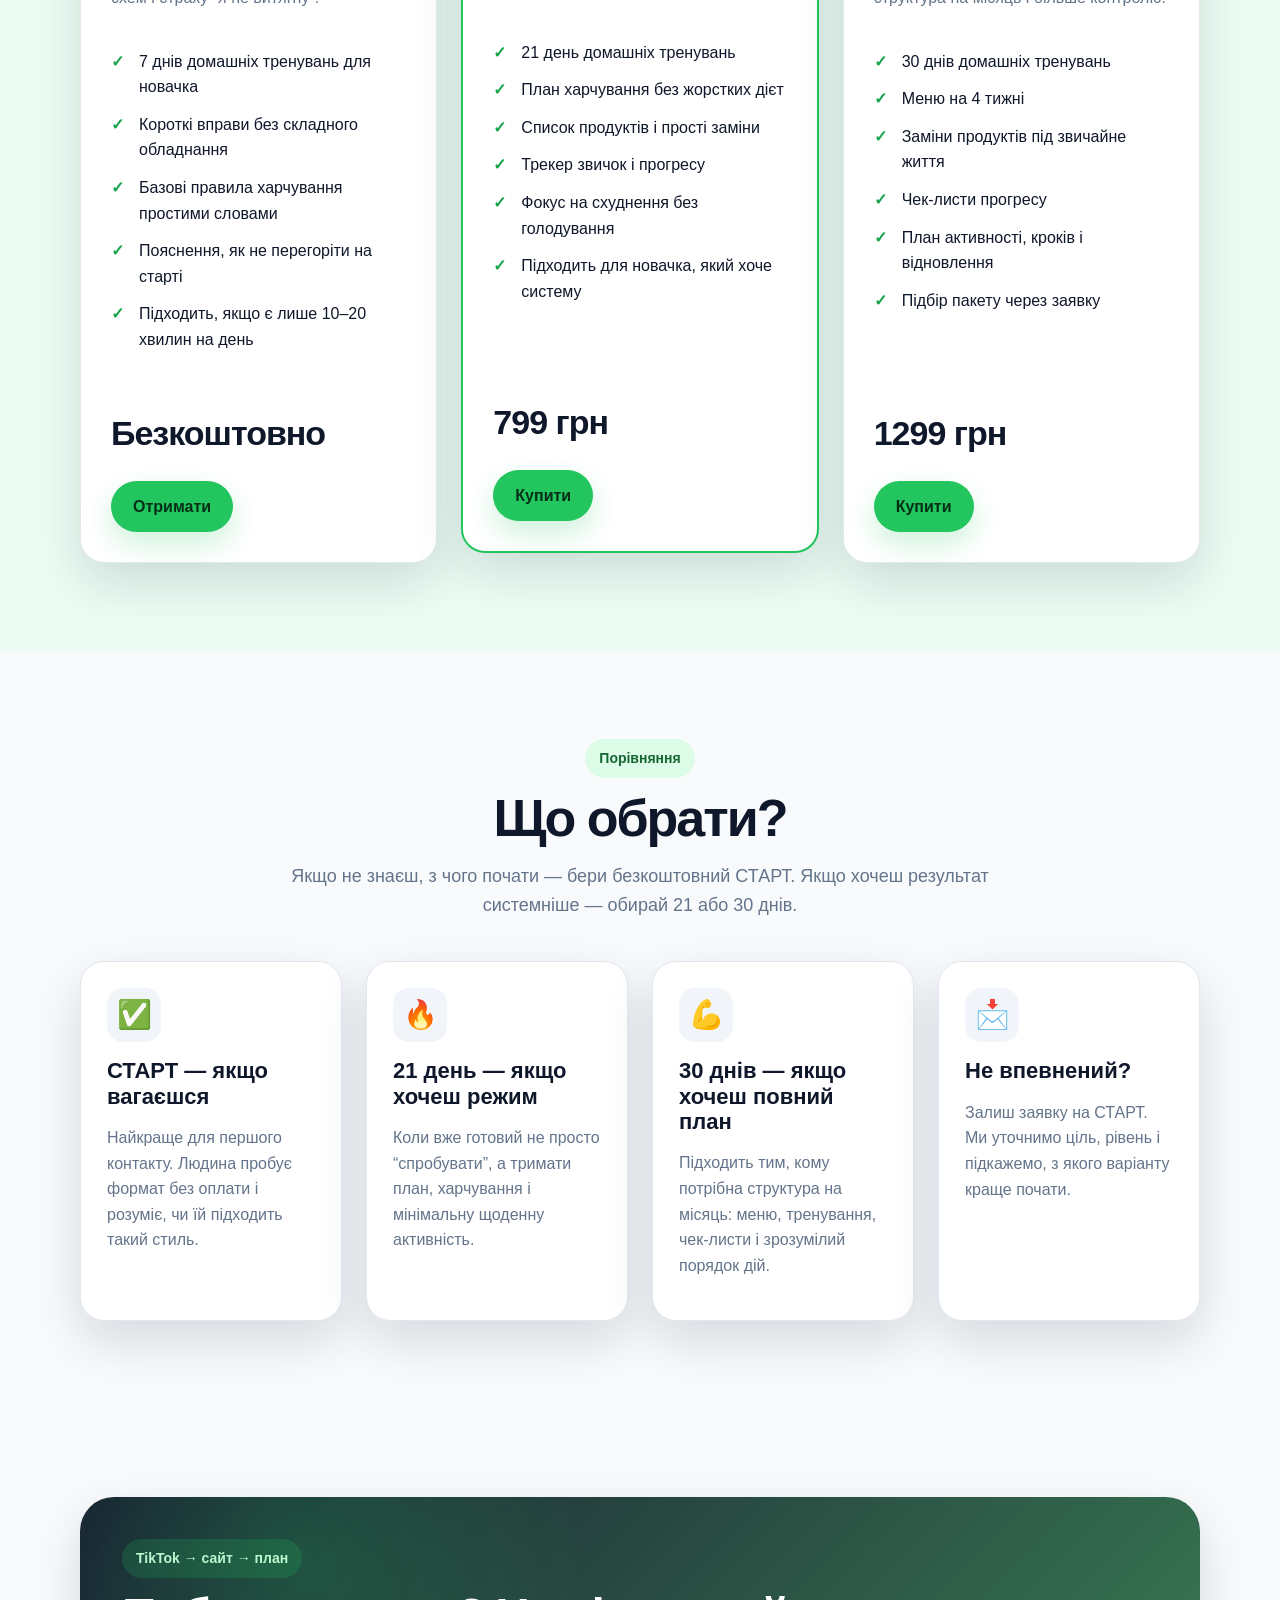
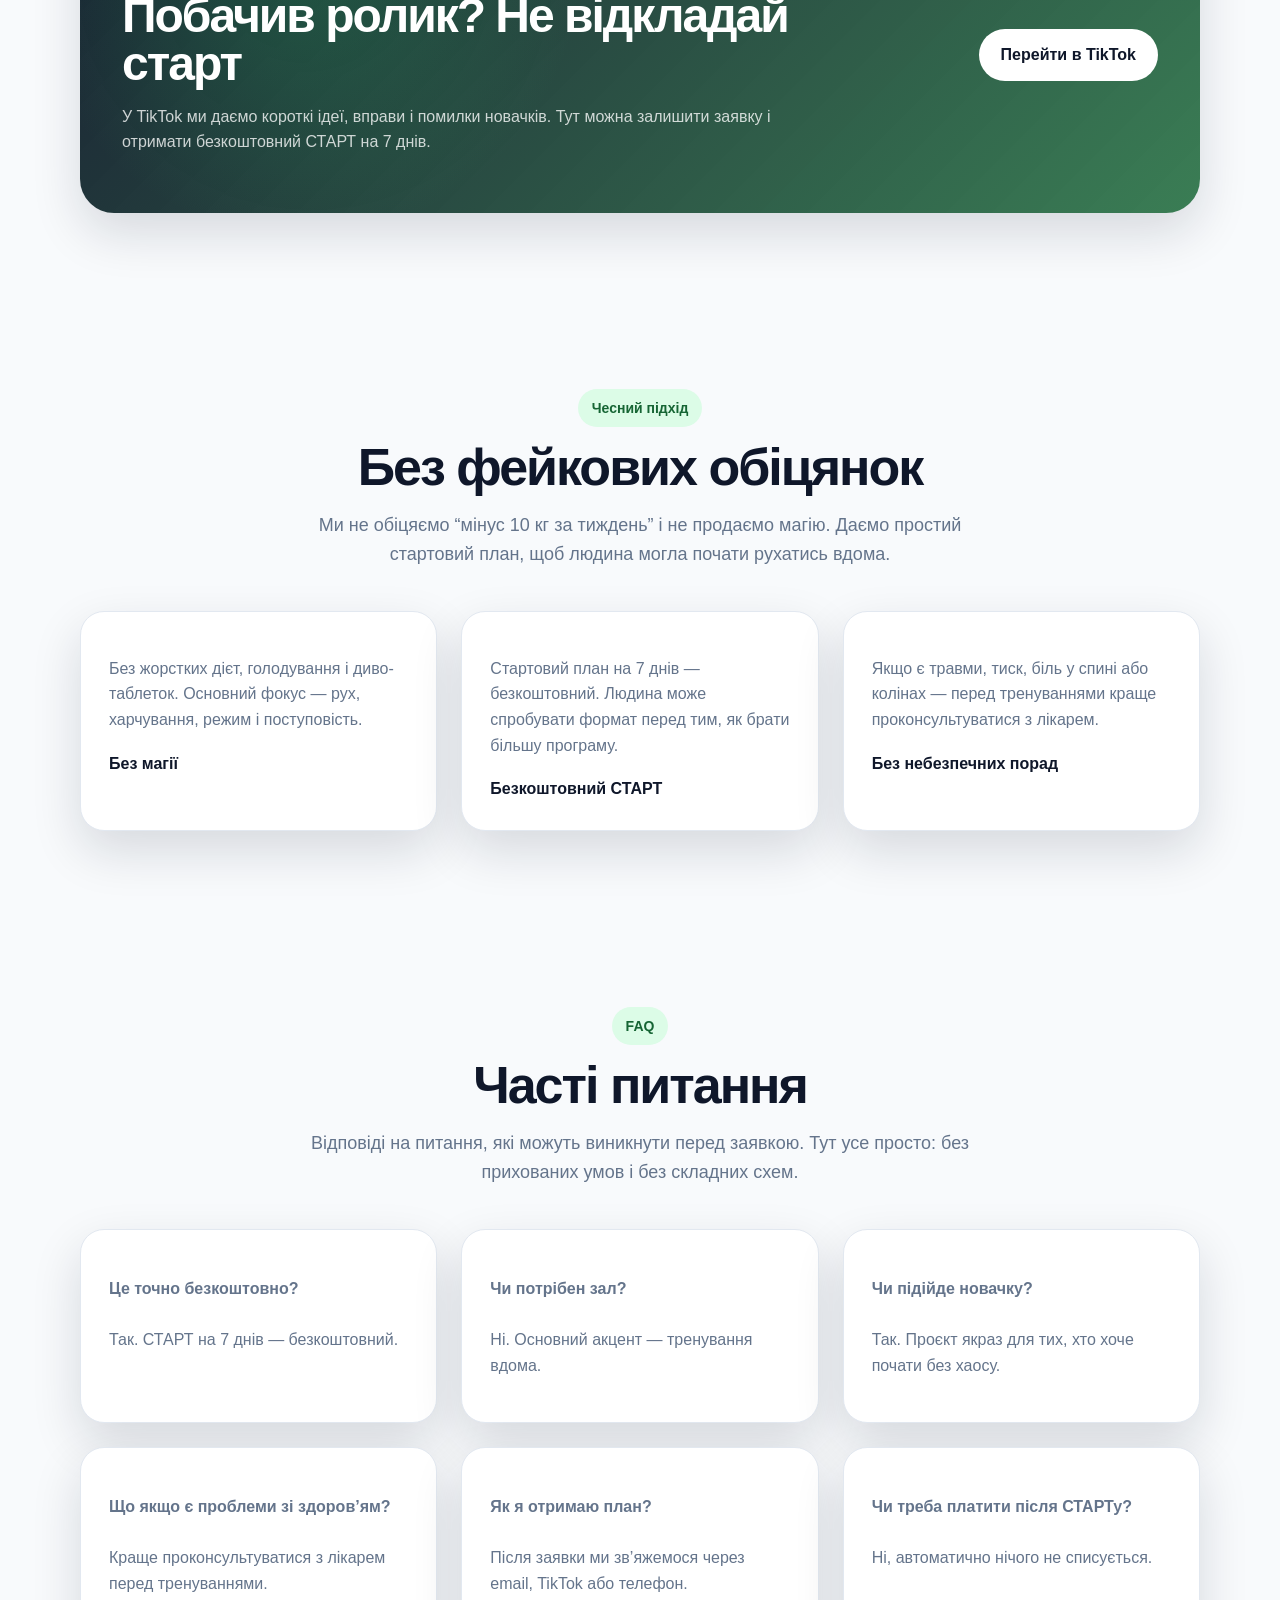
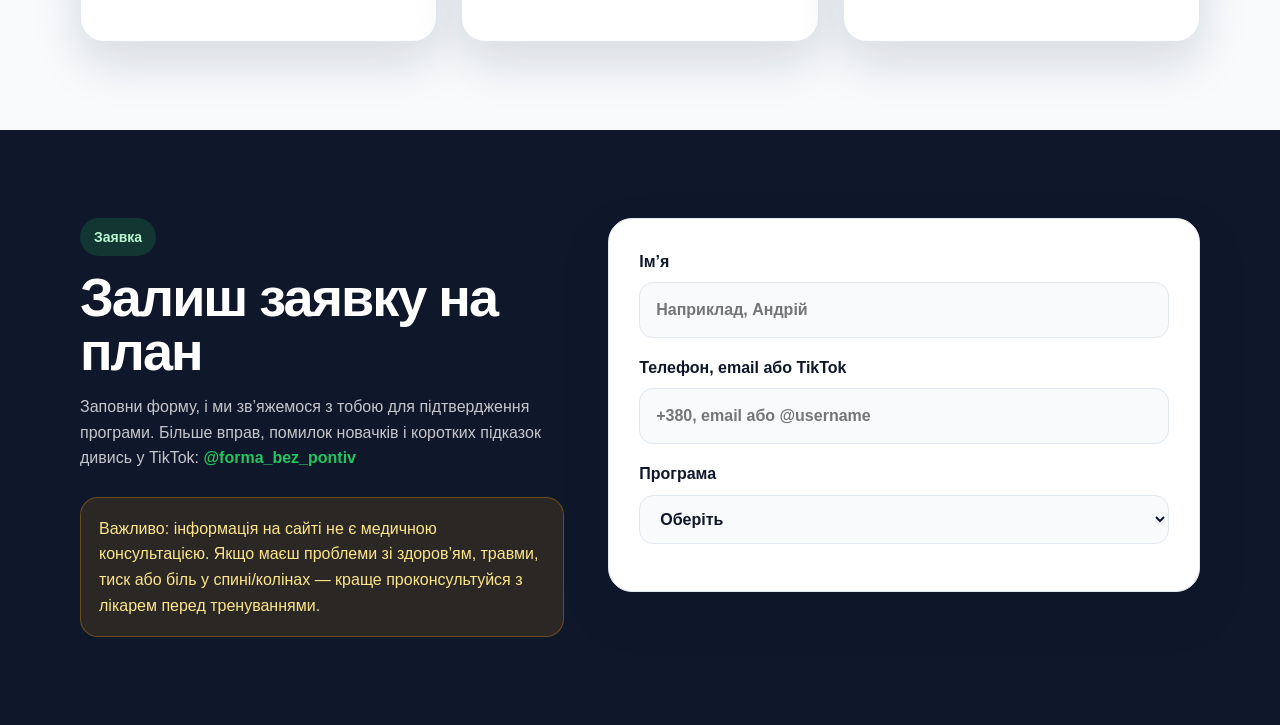
==== commit cdf2f4ad: "Update index.html" ====
--- a/index.html
+++ b/index.html
@@ -17,9 +17,9 @@
       <button class="menu-btn" id="menuBtn" type="button" aria-label="Відкрити меню">☰</button>
 
       <nav class="nav-links" id="navLinks">
+        <a href="#daily">7 днів</a>
         <a href="#programs">Програми</a>
         <a href="#how-it-works">Як це працює</a>
-        <a href="#trust">Довіра</a>
         <a href="#faq">FAQ</a>
         <a href="#contact">Заявка</a>
       </nav>
@@ -34,18 +34,18 @@
     <section class="hero">
       <div class="container hero-grid">
         <div class="hero-content">
-          <p class="tag">Тренування вдома • схуднення • сила</p>
-
-          <h1>Форма без понтів: почни тренуватись вдома без хаосу</h1>
+          <p class="tag">7 днів старту • тренування вдома • без понтів</p>
+
+          <h1>Повернись на сайт завтра — і зроби наступний маленький крок</h1>
 
           <p class="hero-text">
-            Стартовий план на 7 днів — безкоштовно. Без залу, без складних схем і без понтів.
-            Обери програму, залиш заявку або переходь у TikTok за вправами.
+            “Форма без понтів” — це не разова сторінка. Це простий маршрут для новачка:
+            сьогодні стартуєш, завтра повертаєшся, береш наступний крок і поступово входиш у режим.
           </p>
 
           <div class="hero-actions">
-            <a href="#programs" class="btn primary">Отримати безкоштовний СТАРТ</a>
-            <a href="#contact" class="btn secondary">Залишити заявку</a>
+            <a href="#daily" class="btn primary">Подивитись 7 днів старту</a>
+            <a href="#contact" class="btn secondary">Отримати СТАРТ</a>
             <a href="https://www.tiktok.com/@forma_bez_pontiv" class="btn secondary" target="_blank" rel="noopener noreferrer">
               Наш TikTok
             </a>
@@ -61,21 +61,82 @@
               <span>хвилин на день</span>
             </div>
             <div>
-              <strong>0</strong>
-              <span>понтиків і складних схем</span>
+              <strong>щодня</strong>
+              <span>один простий крок</span>
             </div>
           </div>
         </div>
 
         <div class="hero-card">
-          <h2>План “СТАРТ”</h2>
+          <h2>Сьогоднішній крок</h2>
           <p>
-            Безкоштовний старт для тих, хто хоче просто почати:
-            7 днів, домашні вправи і базові правила без хаосу.
+            Не треба чекати понеділка. Почни з малого: 10 хвилин руху,
+            вода, нормальний прийом їжі і без самобичування.
           </p>
-          <div class="price">Безкоштовно</div>
-          <button class="btn primary add-to-cart" type="button" data-id="start">Отримати безкоштовно</button>
-        </div>
+          <div class="price">СТАРТ безкоштовний</div>
+          <button class="btn primary add-to-cart" type="button" data-id="start">Отримати план</button>
+        </div>
+      </div>
+    </section>
+
+    <section class="section container" id="daily">
+      <div class="section-title">
+        <p class="tag">Повернись завтра</p>
+        <h2>7 днів старту без хаосу</h2>
+        <p>
+          Цей блок зроблений так, щоб людина могла повертатися на сайт і бачити простий напрямок:
+          не “змінити все життя”, а зробити один нормальний крок сьогодні.
+        </p>
+      </div>
+
+      <div class="benefits">
+        <article class="benefit-card">
+          <div class="emoji">Д1</div>
+          <h3>Почати з 10 хвилин</h3>
+          <p>Легка розминка, присідання, планка або ходьба. Головне — не ідеально, а почати.</p>
+        </article>
+
+        <article class="benefit-card">
+          <div class="emoji">Д2</div>
+          <h3>Прибрати хаос у їжі</h3>
+          <p>Не голодувати. Просто подивитися, де зайві перекуси, солодкі напої і “непомітні” калорії.</p>
+        </article>
+
+        <article class="benefit-card">
+          <div class="emoji">Д3</div>
+          <h3>Додати кроки</h3>
+          <p>Більше руху протягом дня. Не треба марафон — треба стабільність.</p>
+        </article>
+
+        <article class="benefit-card">
+          <div class="emoji">Д4</div>
+          <h3>Повторити тренування</h3>
+          <p>Не шукати нову “секретну схему”, а повторити базу і закріпити звичку.</p>
+        </article>
+
+        <article class="benefit-card">
+          <div class="emoji">Д5</div>
+          <h3>Сон і відновлення</h3>
+          <p>Форма не будується тільки тренуваннями. Сон, вода і відновлення теж важливі.</p>
+        </article>
+
+        <article class="benefit-card">
+          <div class="emoji">Д6</div>
+          <h3>Перевірити прогрес</h3>
+          <p>Не тільки вага. Дивись на самопочуття, енергію, регулярність і те, чи стало легше рухатись.</p>
+        </article>
+
+        <article class="benefit-card">
+          <div class="emoji">Д7</div>
+          <h3>Вирішити, що далі</h3>
+          <p>Якщо формат зайшов — переходь на 21 або 30 днів. Якщо ні — хоча б чесно спробував.</p>
+        </article>
+
+        <article class="benefit-card">
+          <div class="emoji">📌</div>
+          <h3>Збережи сайт</h3>
+          <p>Додай сторінку в закладки або повернись через TikTok. Тут буде твоя точка старту без понтів.</p>
+        </article>
       </div>
     </section>
 
@@ -130,37 +191,25 @@
         <article class="benefit-card">
           <div class="emoji">1️⃣</div>
           <h3>Обираєш програму</h3>
-          <p>
-            Можна почати з безкоштовного СТАРТу на 7 днів або вибрати платну програму
-            на 21 чи 30 днів.
-          </p>
+          <p>Можна почати з безкоштовного СТАРТу на 7 днів або вибрати платну програму на 21 чи 30 днів.</p>
         </article>
 
         <article class="benefit-card">
           <div class="emoji">2️⃣</div>
           <h3>Залишаєш заявку</h3>
-          <p>
-            Вказуєш ім’я, контакт і програму. Ми бачимо заявку та можемо зв’язатися
-            для уточнення деталей.
-          </p>
+          <p>Вказуєш ім’я, контакт і програму. Ми бачимо заявку та можемо зв’язатися для уточнення деталей.</p>
         </article>
 
         <article class="benefit-card">
           <div class="emoji">3️⃣</div>
           <h3>Уточнюємо ціль</h3>
-          <p>
-            Схуднення, підтягнутись, почати рухатись, тренування вдома чи зал —
-            усе краще уточнити перед стартом.
-          </p>
+          <p>Схуднення, підтягнутись, почати рухатись, тренування вдома чи зал — усе краще уточнити перед стартом.</p>
         </article>
 
         <article class="benefit-card">
           <div class="emoji">4️⃣</div>
           <h3>Отримуєш план</h3>
-          <p>
-            Після підтвердження заявки ти отримуєш зрозумілий план дій:
-            що робити, з чого почати і як не перегоріти.
-          </p>
+          <p>Після підтвердження заявки ти отримуєш зрозумілий план дій: що робити, з чого почати і як не перегоріти.</p>
         </article>
       </div>
     </section>
@@ -179,37 +228,25 @@
         <article class="benefit-card">
           <div class="emoji">🚫</div>
           <h3>Не обіцяємо чудес</h3>
-          <p>
-            Не пишемо “мінус 10 кг за тиждень” і не продаємо казки.
-            Результат залежить від регулярності, харчування, сну і стартового рівня.
-          </p>
+          <p>Не пишемо “мінус 10 кг за тиждень”. Результат залежить від регулярності, харчування, сну і стартового рівня.</p>
         </article>
 
         <article class="benefit-card">
           <div class="emoji">💬</div>
           <h3>Пояснюємо простими словами</h3>
-          <p>
-            Без складних термінів і залякування. Людина має розуміти, що саме робити
-            і навіщо це потрібно.
-          </p>
+          <p>Без складних термінів і залякування. Людина має розуміти, що саме робити і навіщо це потрібно.</p>
         </article>
 
         <article class="benefit-card">
           <div class="emoji">🔒</div>
           <h3>Без прихованих умов</h3>
-          <p>
-            СТАРТ на 7 днів — безкоштовний. Платні програми окремо вказані на сайті:
-            21 день і 30 днів.
-          </p>
+          <p>СТАРТ на 7 днів — безкоштовний. Платні програми окремо вказані на сайті: 21 день і 30 днів.</p>
         </article>
 
         <article class="benefit-card">
           <div class="emoji">🩺</div>
           <h3>Здоров’я важливіше</h3>
-          <p>
-            Якщо є травми, тиск, проблеми зі спиною, колінами чи серцем —
-            перед тренуваннями краще порадитись із лікарем.
-          </p>
+          <p>Якщо є травми, тиск, проблеми зі спиною, колінами чи серцем — перед тренуваннями краще порадитись із лікарем.</p>
         </article>
       </div>
     </section>
@@ -229,10 +266,7 @@
           <article class="program-card">
             <span class="label">СТАРТ</span>
             <h3>7 днів легкого старту</h3>
-            <p>
-              Для тих, хто давно відкладає і хоче нарешті почати без залу,
-              складних схем і страху “я не витягну”.
-            </p>
+            <p>Для тих, хто давно відкладає і хоче нарешті почати без залу, складних схем і страху “я не витягну”.</p>
 
             <ul>
               <li>7 днів домашніх тренувань для новачка</li>
@@ -252,10 +286,7 @@
             <span class="popular-badge">Популярне</span>
             <span class="label">СИСТЕМА</span>
             <h3>21 день схуднення</h3>
-            <p>
-              Для тих, хто хоче не просто “разок потренуватись”, а зайти в нормальний режим:
-              тренування, харчування, кроки і контроль звичок.
-            </p>
+            <p>Для тих, хто хоче не просто “разок потренуватись”, а зайти в нормальний режим.</p>
 
             <ul>
               <li>21 день домашніх тренувань</li>
@@ -275,10 +306,7 @@
           <article class="program-card">
             <span class="label">ПОВНИЙ ПЛАН</span>
             <h3>30 днів фітнесу + меню</h3>
-            <p>
-              Для тих, хто хоче повніший підхід: тренування, меню, чек-листи,
-              структура на місяць і більше контролю.
-            </p>
+            <p>Для тих, хто хоче повніший підхід: тренування, меню, чек-листи, структура на місяць і більше контролю.</p>
 
             <ul>
               <li>30 днів домашніх тренувань</li>
@@ -302,47 +330,32 @@
       <div class="section-title">
         <p class="tag">Порівняння</p>
         <h2>Що обрати?</h2>
-        <p>
-          Якщо не знаєш, з чого почати — бери безкоштовний СТАРТ.
-          Якщо хочеш результат системніше — обирай 21 або 30 днів.
-        </p>
+        <p>Якщо не знаєш, з чого почати — бери безкоштовний СТАРТ. Якщо хочеш результат системніше — обирай 21 або 30 днів.</p>
       </div>
 
       <div class="benefits">
         <article class="benefit-card">
           <div class="emoji">✅</div>
           <h3>СТАРТ — якщо вагаєшся</h3>
-          <p>
-            Найкраще для першого контакту. Людина пробує формат без оплати
-            і розуміє, чи їй підходить такий стиль.
-          </p>
+          <p>Найкраще для першого контакту. Людина пробує формат без оплати і розуміє, чи їй підходить такий стиль.</p>
         </article>
 
         <article class="benefit-card">
           <div class="emoji">🔥</div>
           <h3>21 день — якщо хочеш режим</h3>
-          <p>
-            Коли вже готовий не просто “спробувати”, а тримати план,
-            харчування і мінімальну щоденну активність.
-          </p>
+          <p>Коли вже готовий не просто “спробувати”, а тримати план, харчування і мінімальну щоденну активність.</p>
         </article>
 
         <article class="benefit-card">
           <div class="emoji">💪</div>
           <h3>30 днів — якщо хочеш повний план</h3>
-          <p>
-            Підходить тим, кому потрібна структура на місяць:
-            меню, тренування, чек-листи і зрозумілий порядок дій.
-          </p>
+          <p>Підходить тим, кому потрібна структура на місяць: меню, тренування, чек-листи і зрозумілий порядок дій.</p>
         </article>
 
         <article class="benefit-card">
           <div class="emoji">📩</div>
           <h3>Не впевнений?</h3>
-          <p>
-            Залиш заявку на СТАРТ. Ми уточнимо ціль, рівень і підкажемо,
-            з якого варіанту краще почати.
-          </p>
+          <p>Залиш заявку на СТАРТ. Ми уточнимо ціль, рівень і підкажемо, з якого варіанту краще почати.</p>
         </article>
       </div>
     </section>
@@ -376,26 +389,17 @@
 
       <div class="reviews">
         <article class="review-card">
-          <p>
-            Без жорстких дієт, голодування і диво-таблеток.
-            Основний фокус — рух, харчування, режим і поступовість.
-          </p>
+          <p>Без жорстких дієт, голодування і диво-таблеток. Основний фокус — рух, харчування, режим і поступовість.</p>
           <strong>Без магії</strong>
         </article>
 
         <article class="review-card">
-          <p>
-            Стартовий план на 7 днів — безкоштовний.
-            Людина може спробувати формат перед тим, як брати більшу програму.
-          </p>
+          <p>Стартовий план на 7 днів — безкоштовний. Людина може спробувати формат перед тим, як брати більшу програму.</p>
           <strong>Безкоштовний СТАРТ</strong>
         </article>
 
         <article class="review-card">
-          <p>
-            Якщо є травми, тиск, біль у спині або колінах —
-            перед тренуваннями краще проконсультуватися з лікарем.
-          </p>
+          <p>Якщо є травми, тиск, біль у спині або колінах — перед тренуваннями краще проконсультуватися з лікарем.</p>
           <strong>Без небезпечних порад</strong>
         </article>
       </div>
@@ -405,59 +409,32 @@
       <div class="section-title">
         <p class="tag">FAQ</p>
         <h2>Часті питання</h2>
-        <p>
-          Відповіді на питання, які можуть виникнути перед заявкою.
-          Тут усе просто: без прихованих умов і без складних схем.
-        </p>
+        <p>Відповіді на питання, які можуть виникнути перед заявкою. Тут усе просто: без прихованих умов і без складних схем.</p>
       </div>
 
       <div class="reviews">
         <article class="review-card">
-          <p>
-            <strong>Це точно безкоштовно?</strong><br>
-            Так. СТАРТ на 7 днів — безкоштовний. Він потрібен, щоб людина могла спробувати формат
-            і зрозуміти, чи підходить їй такий підхід.
-          </p>
-        </article>
-
-        <article class="review-card">
-          <p>
-            <strong>Чи потрібен зал?</strong><br>
-            Ні. Основний акцент — тренування вдома. Для старту не потрібні тренажери,
-            абонемент чи складне обладнання.
-          </p>
-        </article>
-
-        <article class="review-card">
-          <p>
-            <strong>Чи підійде новачку?</strong><br>
-            Так. Проєкт якраз для тих, хто хоче почати без хаосу, без сорому і без складних схем.
-            Навантаження краще підбирати поступово.
-          </p>
-        </article>
-
-        <article class="review-card">
-          <p>
-            <strong>Що якщо є проблеми зі здоров’ям?</strong><br>
-            Якщо є травми, тиск, біль у спині, колінах або інші обмеження —
-            краще проконсультуватися з лікарем перед тренуваннями.
-          </p>
-        </article>
-
-        <article class="review-card">
-          <p>
-            <strong>Як я отримаю план?</strong><br>
-            Після заявки ми зв’яжемося через контакт, який ти залишив: email, TikTok або телефон.
-            Далі уточнюємо ціль і відправляємо план.
-          </p>
-        </article>
-
-        <article class="review-card">
-          <p>
-            <strong>Чи треба платити після СТАРТу?</strong><br>
-            Ні, автоматично нічого не списується. Якщо захочеш більше системи,
-            можеш окремо обрати програму на 21 або 30 днів.
-          </p>
+          <p><strong>Це точно безкоштовно?</strong><br>Так. СТАРТ на 7 днів — безкоштовний.</p>
+        </article>
+
+        <article class="review-card">
+          <p><strong>Чи потрібен зал?</strong><br>Ні. Основний акцент — тренування вдома.</p>
+        </article>
+
+        <article class="review-card">
+          <p><strong>Чи підійде новачку?</strong><br>Так. Проєкт якраз для тих, хто хоче почати без хаосу.</p>
+        </article>
+
+        <article class="review-card">
+          <p><strong>Що якщо є проблеми зі здоров’ям?</strong><br>Краще проконсультуватися з лікарем перед тренуваннями.</p>
+        </article>
+
+        <article class="review-card">
+          <p><strong>Як я отримаю план?</strong><br>Після заявки ми зв’яжемося через email, TikTok або телефон.</p>
+        </article>
+
+        <article class="review-card">
+          <p><strong>Чи треба платити після СТАРТу?</strong><br>Ні, автоматично нічого не списується.</p>
         </article>
       </div>
     </section>
@@ -505,53 +482,4 @@
           <label>
             Програма
             <select id="clientProgram" name="Обрана програма" required>
-              <option value="">Оберіть програму</option>
-              <option value="СТАРТ 7 днів — безкоштовно">СТАРТ 7 днів — безкоштовно</option>
-              <option value="21 день схуднення — 799 грн">21 день схуднення — 799 грн</option>
-              <option value="30 днів фітнесу + меню — 1299 грн">30 днів фітнесу + меню — 1299 грн</option>
-            </select>
-          </label>
-
-          <label>
-            Коментар
-            <textarea id="clientMessage" name="Коментар клієнта" rows="5" placeholder="Наприклад: хочу безкоштовний СТАРТ, тренуюся вдома, бачив TikTok"></textarea>
-          </label>
-
-          <button type="submit" class="btn primary">Відправити заявку</button>
-          <p class="form-message" id="formMessage"></p>
-        </form>
-      </div>
-    </section>
-  </main>
-
-  <aside class="cart" id="cartPanel">
-    <div class="cart-box">
-      <div class="cart-header">
-        <h2>Кошик</h2>
-        <button class="close-cart" id="closeCartBtn" type="button">×</button>
-      </div>
-
-      <div class="cart-items" id="cartItems"></div>
-
-      <div class="cart-footer">
-        <div class="total">
-          <span>Разом:</span>
-          <strong id="cartTotal">0 грн</strong>
-        </div>
-
-        <button class="btn primary" id="checkoutBtn" type="button">Оформити заявку</button>
-        <button class="btn gray" id="clearCartBtn" type="button">Очистити кошик</button>
-      </div>
-    </div>
-  </aside>
-
-  <footer class="footer">
-    <div class="container footer-inner">
-      <p>© <span id="year"></span> Форма без понтів</p>
-      <p>Тренування вдома · Схуднення · Сила</p>
-    </div>
-  </footer>
-
-  <script src="script.js?v=8"></script>
-</body>
-</html>
+              <option value="">Оберіть
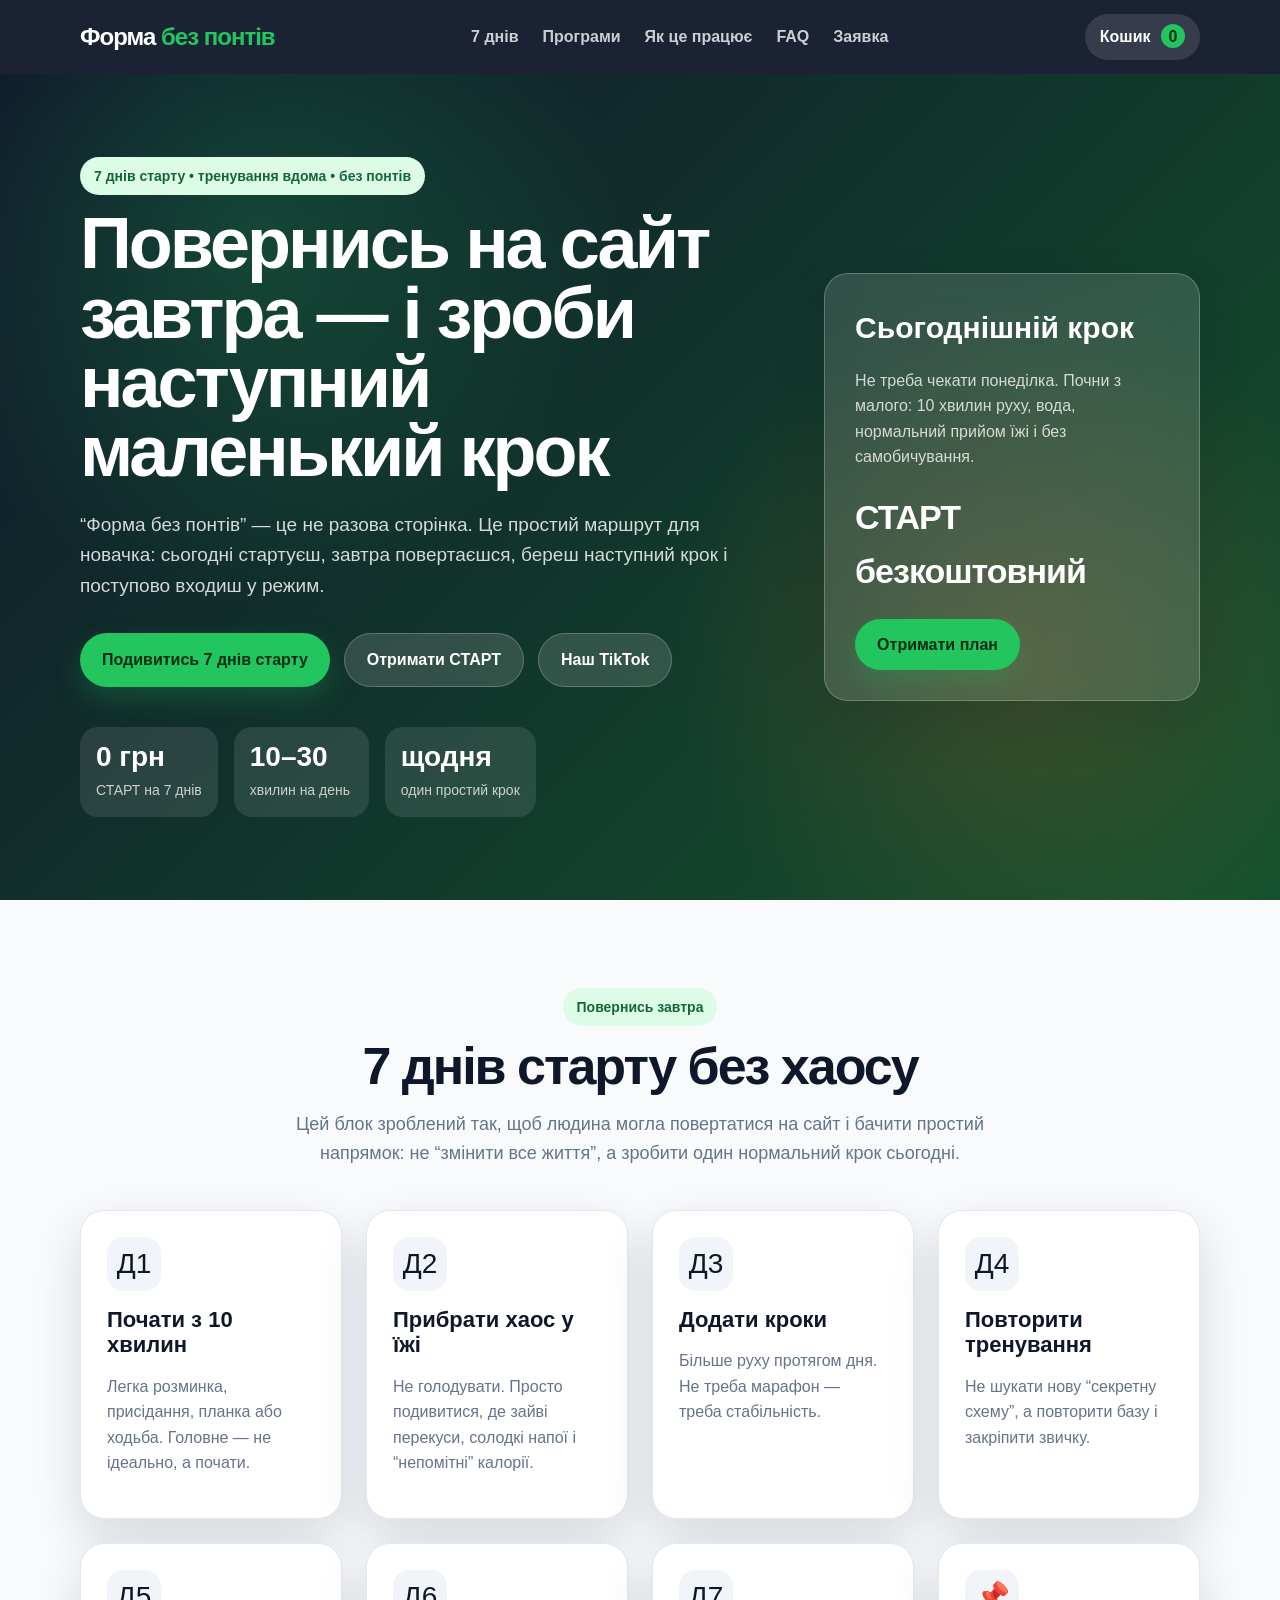
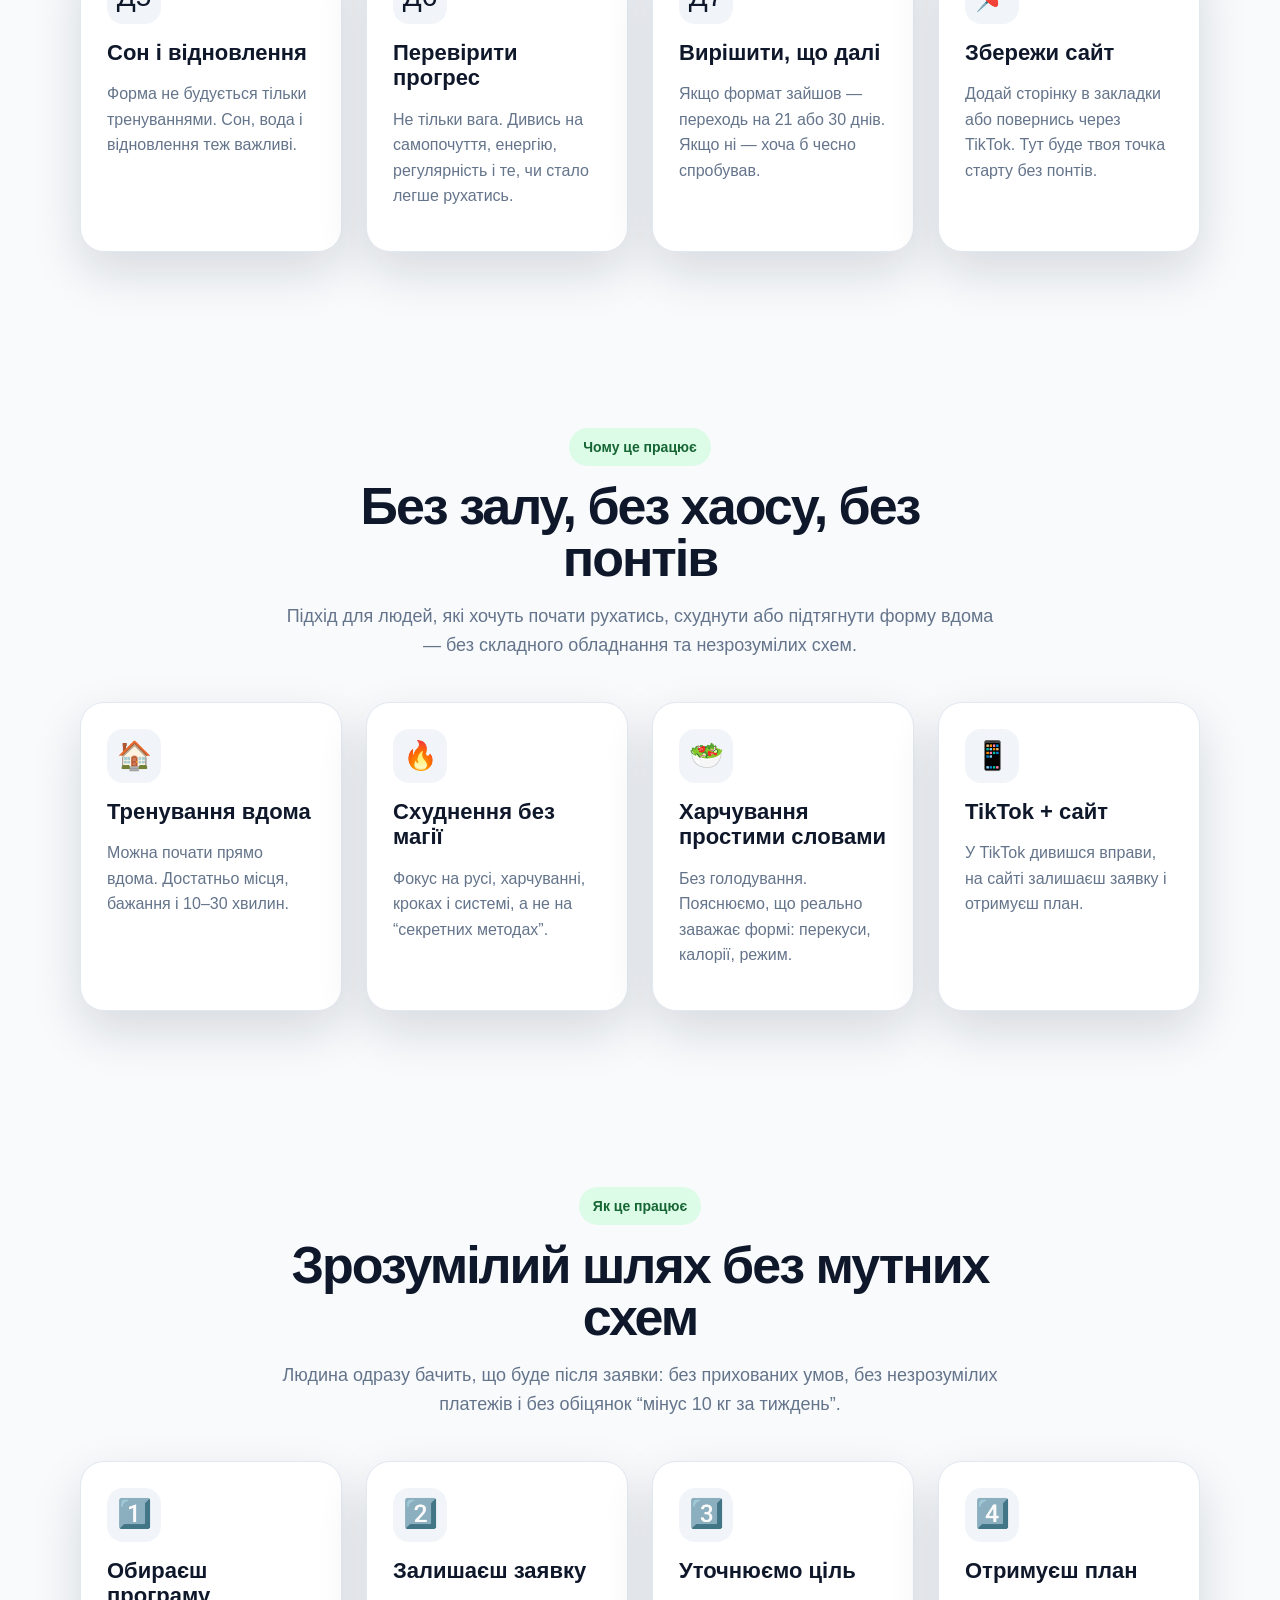
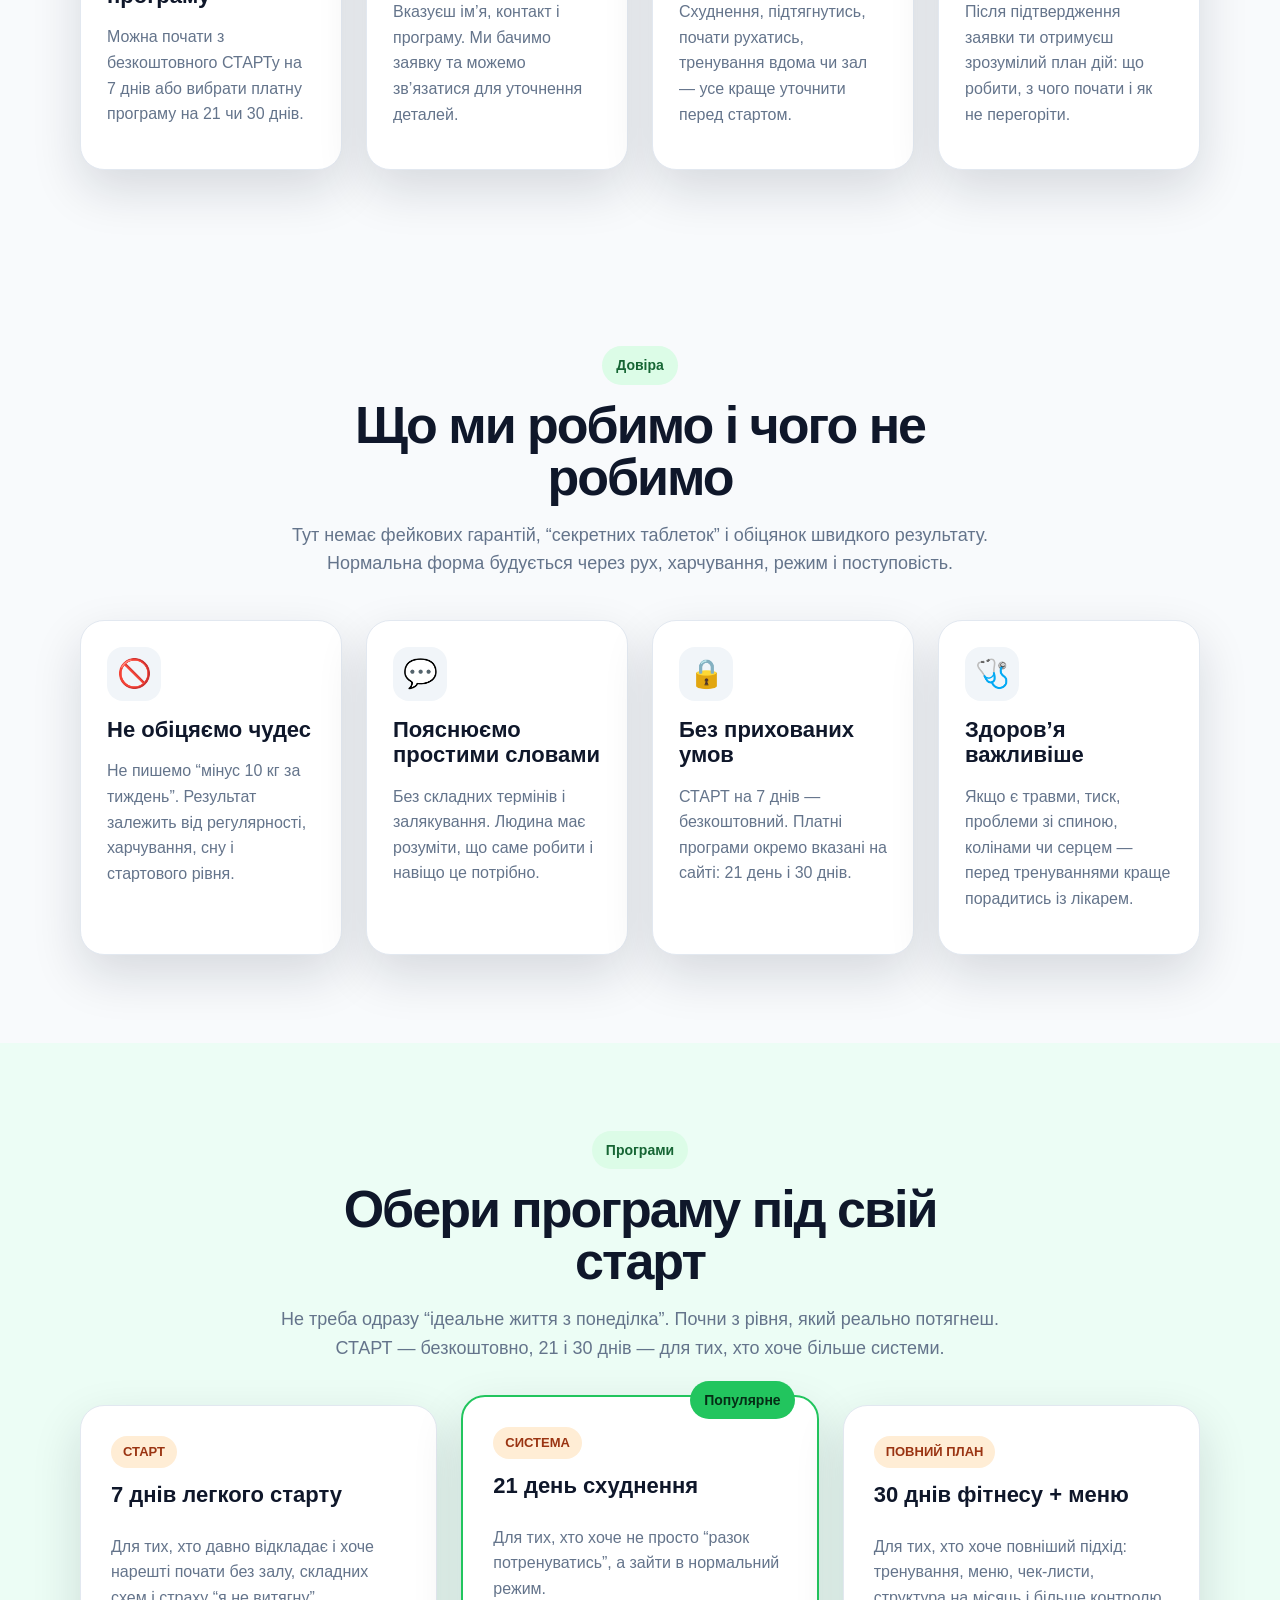
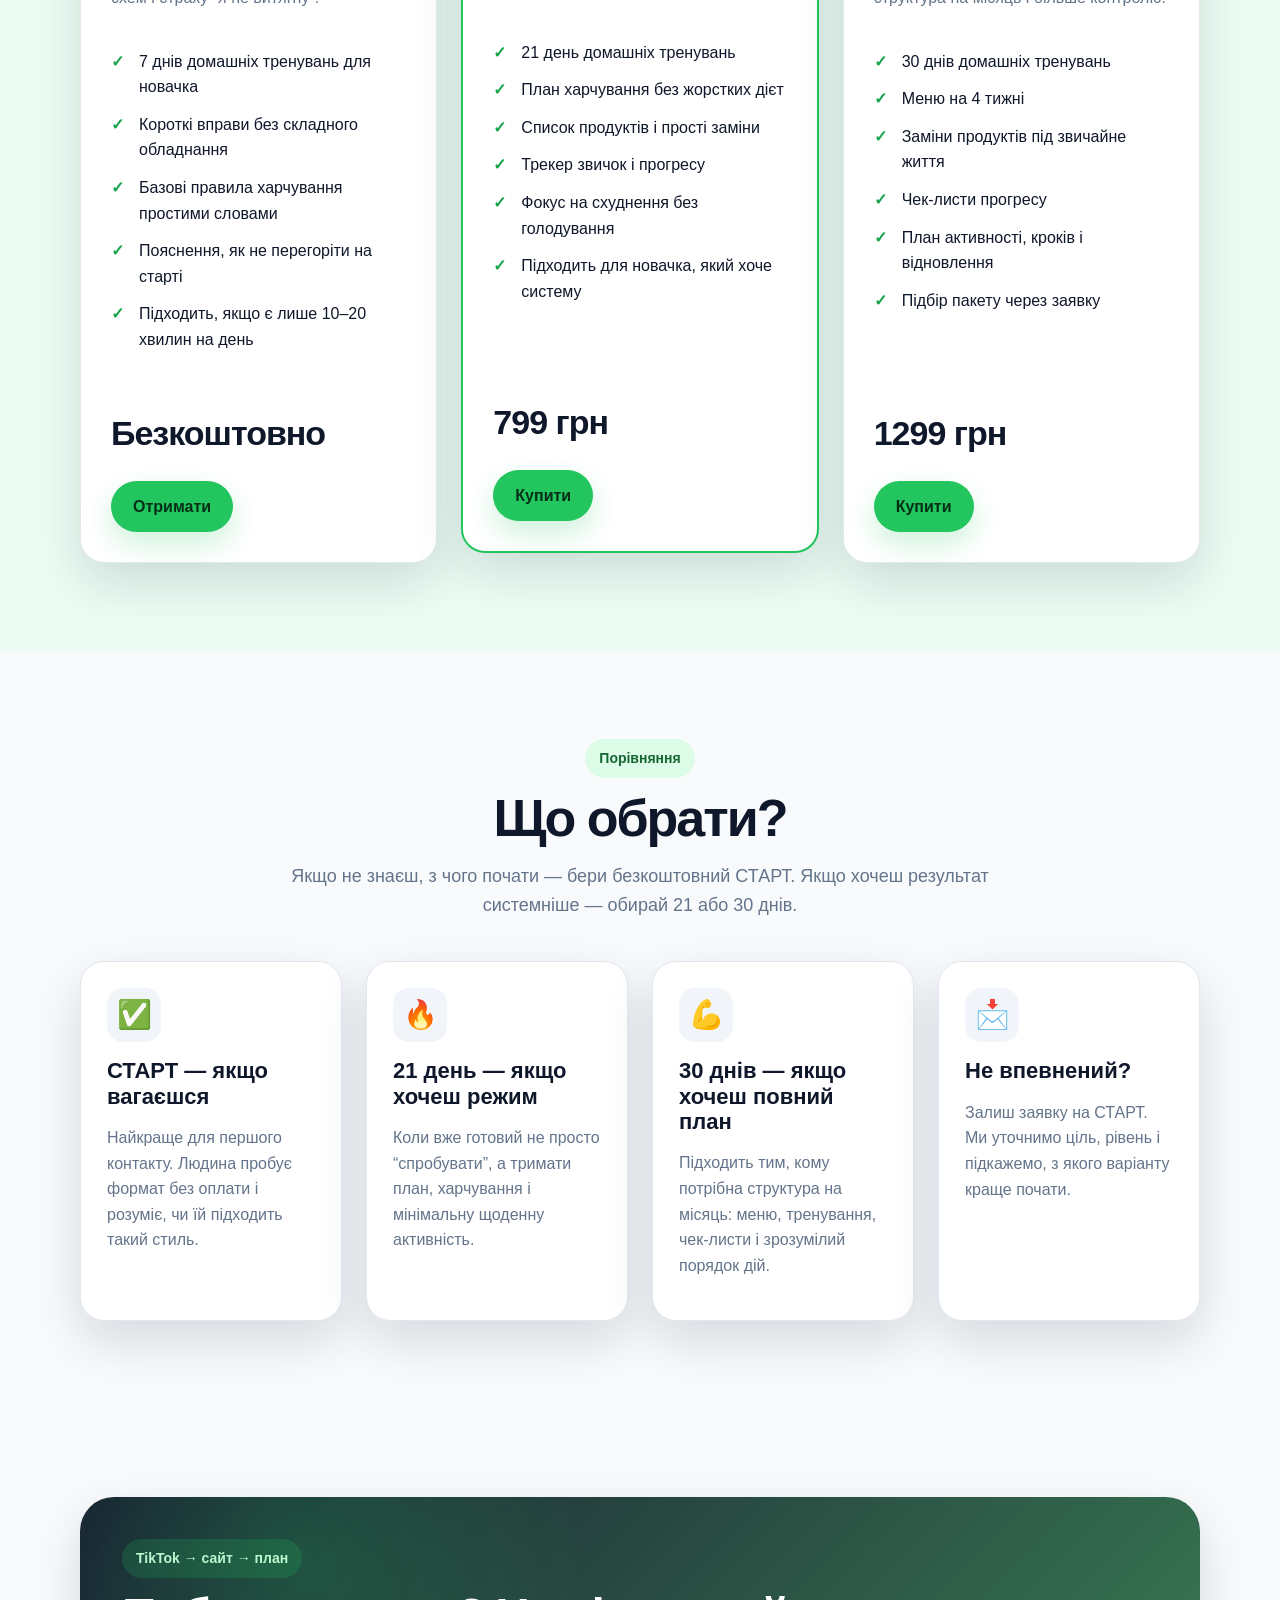
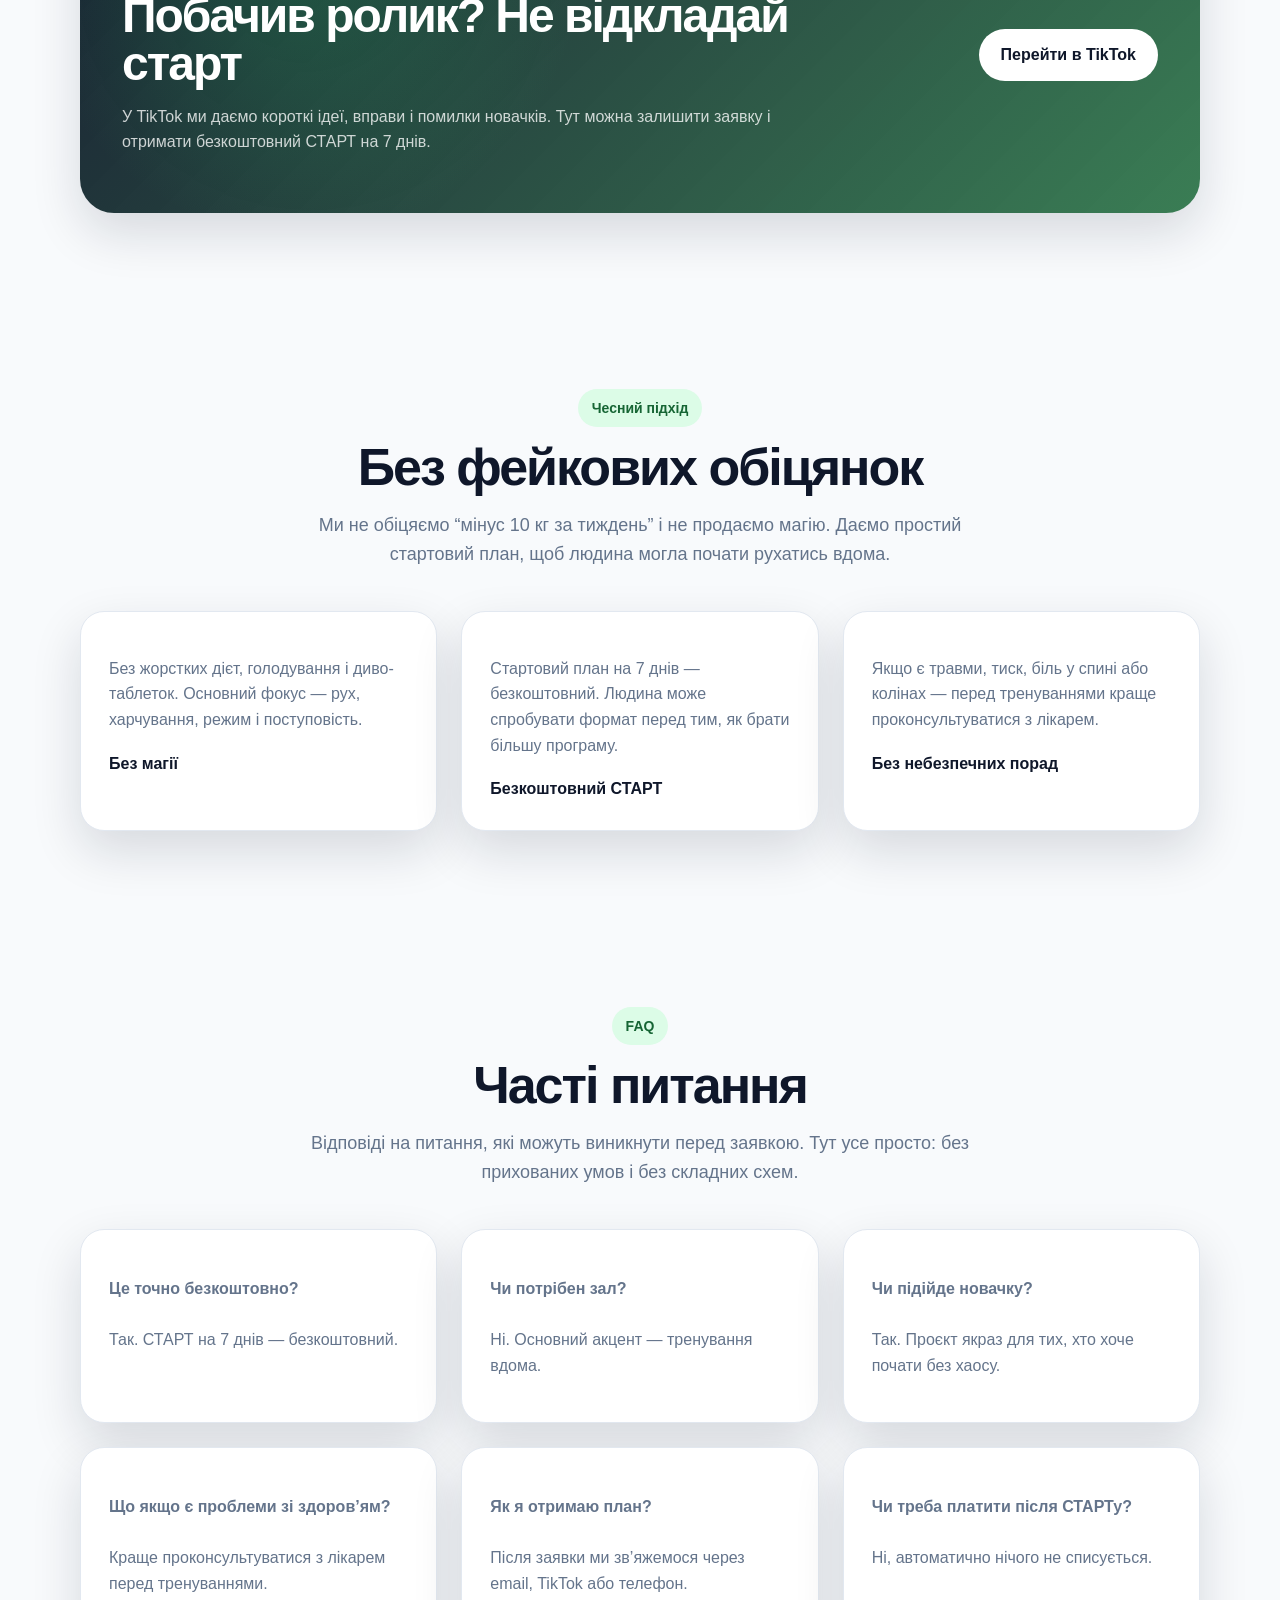
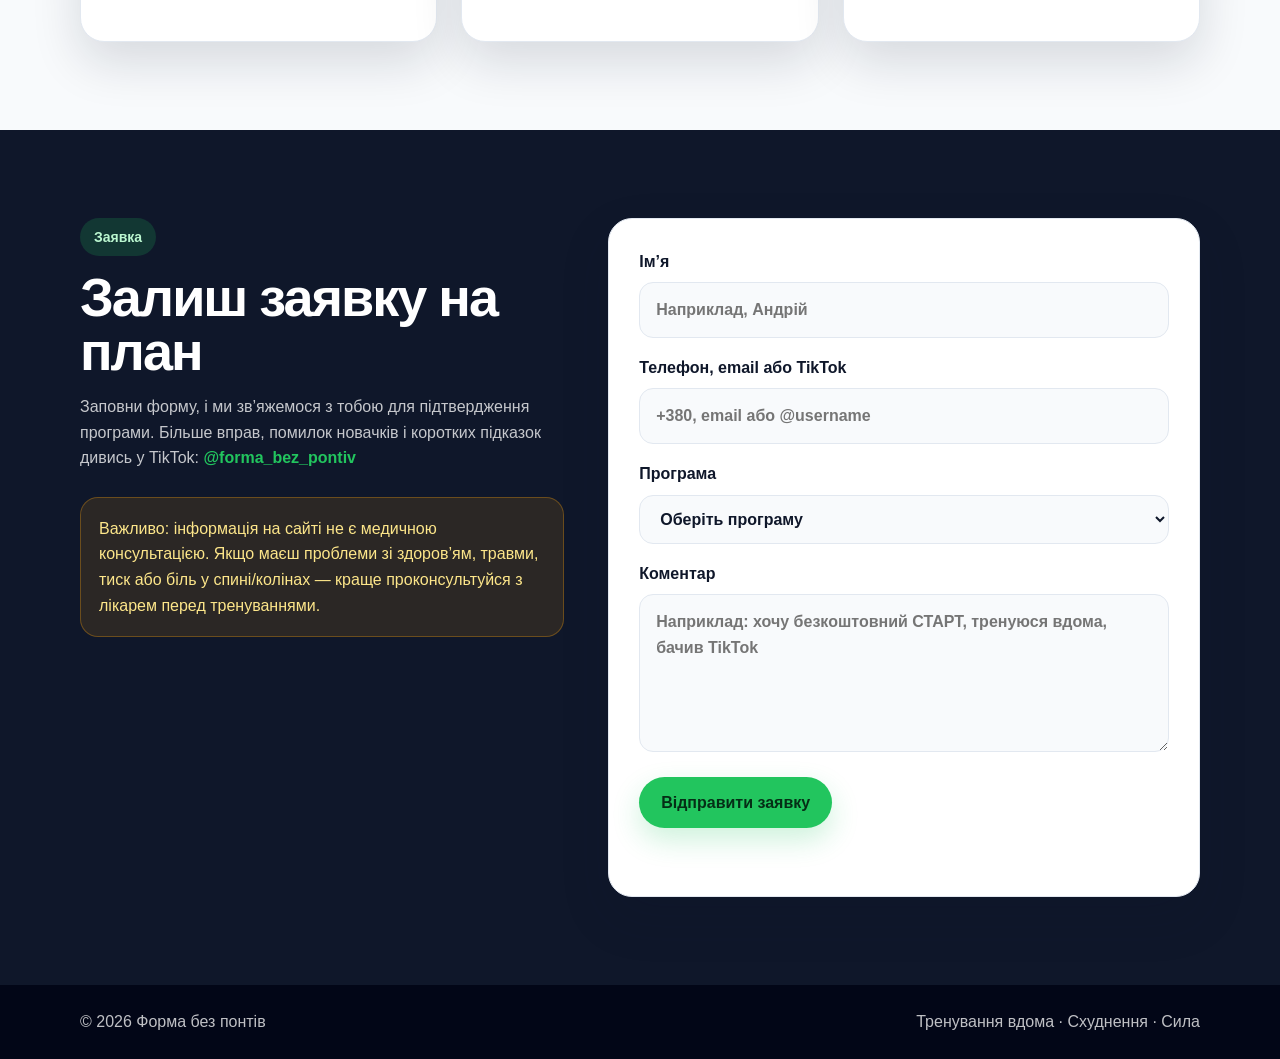
==== commit b7050a6b: "Update index.html" ====
--- a/index.html
+++ b/index.html
@@ -46,9 +46,7 @@
           <div class="hero-actions">
             <a href="#daily" class="btn primary">Подивитись 7 днів старту</a>
             <a href="#contact" class="btn secondary">Отримати СТАРТ</a>
-            <a href="https://www.tiktok.com/@forma_bez_pontiv" class="btn secondary" target="_blank" rel="noopener noreferrer">
-              Наш TikTok
-            </a>
+            <a href="https://www.tiktok.com/@forma_bez_pontiv" class="btn secondary" target="_blank" rel="noopener noreferrer">Наш TikTok</a>
           </div>
 
           <div class="hero-stats">
@@ -371,9 +369,7 @@
           </p>
         </div>
 
-        <a href="https://www.tiktok.com/@forma_bez_pontiv" class="btn white" target="_blank" rel="noopener noreferrer">
-          Перейти в TikTok
-        </a>
+        <a href="https://www.tiktok.com/@forma_bez_pontiv" class="btn white" target="_blank" rel="noopener noreferrer">Перейти в TikTok</a>
       </div>
     </section>
 
@@ -447,9 +443,7 @@
           <p>
             Заповни форму, і ми зв’яжемося з тобою для підтвердження програми.
             Більше вправ, помилок новачків і коротких підказок дивись у TikTok:
-            <a href="https://www.tiktok.com/@forma_bez_pontiv" target="_blank" rel="noopener noreferrer" style="color: #22c55e; font-weight: 900;">
-              @forma_bez_pontiv
-            </a>
+            <a href="https://www.tiktok.com/@forma_bez_pontiv" target="_blank" rel="noopener noreferrer" style="color: #22c55e; font-weight: 900;">@forma_bez_pontiv</a>
           </p>
 
           <div class="warning">
@@ -482,4 +476,397 @@
           <label>
             Програма
             <select id="clientProgram" name="Обрана програма" required>
-              <option value="">Оберіть
+              <option value="">Оберіть програму</option>
+              <option value="СТАРТ 7 днів — безкоштовно">СТАРТ 7 днів — безкоштовно</option>
+              <option value="21 день схуднення — 799 грн">21 день схуднення — 799 грн</option>
+              <option value="30 днів фітнесу + меню — 1299 грн">30 днів фітнесу + меню — 1299 грн</option>
+            </select>
+          </label>
+
+          <label>
+            Коментар
+            <textarea id="clientMessage" name="Коментар клієнта" rows="5" placeholder="Наприклад: хочу безкоштовний СТАРТ, тренуюся вдома, бачив TikTok"></textarea>
+          </label>
+
+          <button type="submit" class="btn primary">Відправити заявку</button>
+          <p class="form-message" id="formMessage"></p>
+        </form>
+      </div>
+    </section>
+  </main>
+
+  <aside class="cart" id="cartPanel">
+    <div class="cart-box">
+      <div class="cart-header">
+        <h2>Кошик</h2>
+        <button class="close-cart" id="closeCartBtn" type="button">×</button>
+      </div>
+
+      <div class="cart-items" id="cartItems"></div>
+
+      <div class="cart-footer">
+        <div class="total">
+          <span>Разом:</span>
+          <strong id="cartTotal">0 грн</strong>
+        </div>
+
+        <button class="btn primary" id="checkoutBtn" type="button">Оформити заявку</button>
+        <button class="btn gray" id="clearCartBtn" type="button">Очистити кошик</button>
+      </div>
+    </div>
+  </aside>
+
+  <footer class="footer">
+    <div class="container footer-inner">
+      <p>© <span id="year"></span> Форма без понтів</p>
+      <p>Тренування вдома · Схуднення · Сила</p>
+    </div>
+  </footer>
+
+  <script>
+    document.addEventListener("DOMContentLoaded", function () {
+      const products = {
+        start: {
+          id: "start",
+          title: "СТАРТ 7 днів",
+          formValue: "СТАРТ 7 днів — безкоштовно",
+          description: "Безкоштовний стартовий план: домашні тренування + базові правила харчування",
+          price: 0
+        },
+        slim21: {
+          id: "slim21",
+          title: "21 день схуднення",
+          formValue: "21 день схуднення — 799 грн",
+          description: "Тренування, план харчування, список продуктів і трекер",
+          price: 799
+        },
+        premium30: {
+          id: "premium30",
+          title: "30 днів фітнесу + меню",
+          formValue: "30 днів фітнесу + меню — 1299 грн",
+          description: "Повна програма на 30 днів з меню та чек-листами",
+          price: 1299
+        }
+      };
+
+      const cartKey = "fitslim_cart";
+
+      const menuBtn = document.getElementById("menuBtn");
+      const navLinks = document.getElementById("navLinks");
+
+      const openCartBtn = document.getElementById("openCartBtn");
+      const closeCartBtn = document.getElementById("closeCartBtn");
+      const cartPanel = document.getElementById("cartPanel");
+      const cartItems = document.getElementById("cartItems");
+      const cartCount = document.getElementById("cartCount");
+      const cartTotal = document.getElementById("cartTotal");
+      const clearCartBtn = document.getElementById("clearCartBtn");
+      const checkoutBtn = document.getElementById("checkoutBtn");
+
+      const orderForm = document.getElementById("orderForm");
+      const formMessage = document.getElementById("formMessage");
+      const clientProgram = document.getElementById("clientProgram");
+      const clientMessage = document.getElementById("clientMessage");
+      const year = document.getElementById("year");
+
+      let cart = [];
+
+      try {
+        const saved = localStorage.getItem(cartKey);
+        cart = saved ? JSON.parse(saved) : [];
+        if (!Array.isArray(cart)) cart = [];
+      } catch (e) {
+        cart = [];
+      }
+
+      function saveCart() {
+        localStorage.setItem(cartKey, JSON.stringify(cart));
+      }
+
+      function formatPrice(price) {
+        return price === 0 ? "Безкоштовно" : price.toLocaleString("uk-UA") + " грн";
+      }
+
+      function formatTotal(price) {
+        return price.toLocaleString("uk-UA") + " грн";
+      }
+
+      function getCartCount() {
+        return cart.reduce(function (sum, item) {
+          return sum + item.quantity;
+        }, 0);
+      }
+
+      function getCartTotal() {
+        return cart.reduce(function (sum, item) {
+          const product = products[item.id];
+          return product ? sum + product.price * item.quantity : sum;
+        }, 0);
+      }
+
+      function renderCart() {
+        if (cartCount) cartCount.textContent = getCartCount();
+        if (cartTotal) cartTotal.textContent = formatTotal(getCartTotal());
+
+        if (!cartItems) return;
+
+        if (cart.length === 0) {
+          cartItems.innerHTML = '<div class="empty-cart">Кошик порожній. Оберіть програму, яка вам підходить.</div>';
+          return;
+        }
+
+        cartItems.innerHTML = cart.map(function (item) {
+          const product = products[item.id];
+          if (!product) return "";
+
+          const itemTotal = product.price * item.quantity;
+
+          return `
+            <div class="cart-item">
+              <div>
+                <h3>${product.title}</h3>
+                <p>${product.description}</p>
+                <p>Кількість: ${item.quantity}</p>
+                <strong>${formatPrice(itemTotal)}</strong>
+              </div>
+              <button class="remove-item" data-id="${product.id}" type="button">Видалити</button>
+            </div>
+          `;
+        }).join("");
+
+        document.querySelectorAll(".remove-item").forEach(function (button) {
+          button.addEventListener("click", function () {
+            cart = cart.filter(function (item) {
+              return item.id !== button.dataset.id;
+            });
+            saveCart();
+            renderCart();
+          });
+        });
+      }
+
+      function openMenu() {
+        if (!navLinks) return;
+        navLinks.classList.add("active");
+        navLinks.style.display = "flex";
+        navLinks.style.flexDirection = "column";
+      }
+
+      function closeMenu() {
+        if (!navLinks) return;
+        navLinks.classList.remove("active");
+        navLinks.style.display = "";
+        navLinks.style.flexDirection = "";
+      }
+
+      function toggleMenu(event) {
+        event.preventDefault();
+        event.stopPropagation();
+
+        if (!navLinks) return;
+
+        if (navLinks.classList.contains("active")) {
+          closeMenu();
+        } else {
+          openMenu();
+        }
+      }
+
+      function openCart() {
+        if (!cartPanel) return;
+        cartPanel.classList.add("active");
+        cartPanel.style.display = "block";
+        document.body.style.overflow = "hidden";
+      }
+
+      function closeCart() {
+        if (!cartPanel) return;
+        cartPanel.classList.remove("active");
+        cartPanel.style.display = "";
+        document.body.style.overflow = "";
+      }
+
+      function addToCart(productId) {
+        if (!products[productId]) return;
+
+        const existing = cart.find(function (item) {
+          return item.id === productId;
+        });
+
+        if (existing) {
+          existing.quantity += 1;
+        } else {
+          cart.push({ id: productId, quantity: 1 });
+        }
+
+        saveCart();
+        renderCart();
+        openCart();
+      }
+
+      function clearCart() {
+        cart = [];
+        saveCart();
+        renderCart();
+      }
+
+      function getOrderSummary() {
+        if (cart.length === 0) return "Кошик порожній";
+
+        return cart.map(function (item) {
+          const product = products[item.id];
+          if (!product) return "";
+          return product.title + " x" + item.quantity + " — " + formatPrice(product.price);
+        }).join(", ");
+      }
+
+      function getDetailedCartText() {
+        if (cart.length === 0) return "Кошик порожній";
+
+        return cart.map(function (item) {
+          const product = products[item.id];
+          if (!product) return "";
+          return product.title + " — " + item.quantity + " шт. — " + formatPrice(product.price * item.quantity);
+        }).join("\\n");
+      }
+
+      function getPrimaryCartProduct() {
+        if (cart.length === 0) return null;
+        return products[cart[0].id] || null;
+      }
+
+      function showFormMessage(message, type) {
+        if (!formMessage) return;
+        formMessage.textContent = message;
+        formMessage.style.color = type === "error" ? "#dc2626" : "#16a34a";
+      }
+
+      function fillFormFromCart() {
+        const product = getPrimaryCartProduct();
+        closeCart();
+
+        const contactSection = document.getElementById("contact");
+        if (contactSection) {
+          contactSection.scrollIntoView({ behavior: "smooth" });
+        }
+
+        if (!product) {
+          showFormMessage("Спочатку додайте програму в кошик.", "error");
+          return;
+        }
+
+        if (clientProgram) {
+          clientProgram.value = product.formValue;
+        }
+
+        if (clientMessage) {
+          clientMessage.value =
+            "Хочу оформити заявку через кошик.\\n\\n" +
+            "Обрана програма: " + getOrderSummary() + "\\n" +
+            "Сума: " + formatTotal(getCartTotal());
+        }
+
+        showFormMessage("Дані з кошика додано у форму заявки.", "success");
+      }
+
+      async function submitFormWithRedirect(event) {
+        event.preventDefault();
+
+        if (!orderForm) return;
+
+        const submitButton = orderForm.querySelector('button[type="submit"]');
+        const formData = new FormData(orderForm);
+
+        formData.append("Кошик", getOrderSummary());
+        formData.append("Деталі кошика", getDetailedCartText());
+        formData.append("Сума замовлення", formatTotal(getCartTotal()));
+        formData.append("Сайт", "Форма без понтів");
+        formData.append("Посилання на сайт", "https://stari4ok26-art.github.io/fitslim-site/");
+        formData.append("Дата заявки", new Date().toLocaleString("uk-UA"));
+
+        try {
+          if (submitButton) {
+            submitButton.disabled = true;
+            submitButton.textContent = "Відправляємо...";
+          }
+
+          showFormMessage("Заявка відправляється...", "success");
+
+          const response = await fetch(orderForm.action, {
+            method: "POST",
+            body: formData,
+            headers: {
+              Accept: "application/json"
+            }
+          });
+
+          if (!response.ok) {
+            throw new Error("Formspree submission failed");
+          }
+
+          clearCart();
+          orderForm.reset();
+          window.location.href = "thank-you.html";
+        } catch (error) {
+          if (submitButton) {
+            submitButton.disabled = false;
+            submitButton.textContent = "Відправити заявку";
+          }
+
+          showFormMessage("Не вдалося відправити заявку автоматично. Спробуйте ще раз.", "error");
+        }
+      }
+
+      if (menuBtn) {
+        menuBtn.onclick = toggleMenu;
+      }
+
+      if (openCartBtn) {
+        openCartBtn.onclick = openCart;
+      }
+
+      if (closeCartBtn) {
+        closeCartBtn.onclick = closeCart;
+      }
+
+      if (clearCartBtn) {
+        clearCartBtn.onclick = clearCart;
+      }
+
+      if (checkoutBtn) {
+        checkoutBtn.onclick = fillFormFromCart;
+      }
+
+      document.querySelectorAll(".add-to-cart").forEach(function (button) {
+        button.onclick = function () {
+          addToCart(button.dataset.id);
+        };
+      });
+
+      document.querySelectorAll(".nav-links a").forEach(function (link) {
+        link.onclick = function () {
+          closeMenu();
+        };
+      });
+
+      if (cartPanel) {
+        cartPanel.onclick = function (event) {
+          if (event.target === cartPanel) {
+            closeCart();
+          }
+        };
+      }
+
+      if (orderForm) {
+        orderForm.onsubmit = submitFormWithRedirect;
+      }
+
+      if (year) {
+        year.textContent = new Date().getFullYear();
+      }
+
+      renderCart();
+    });
+  </script>
+</body>
+</html>
